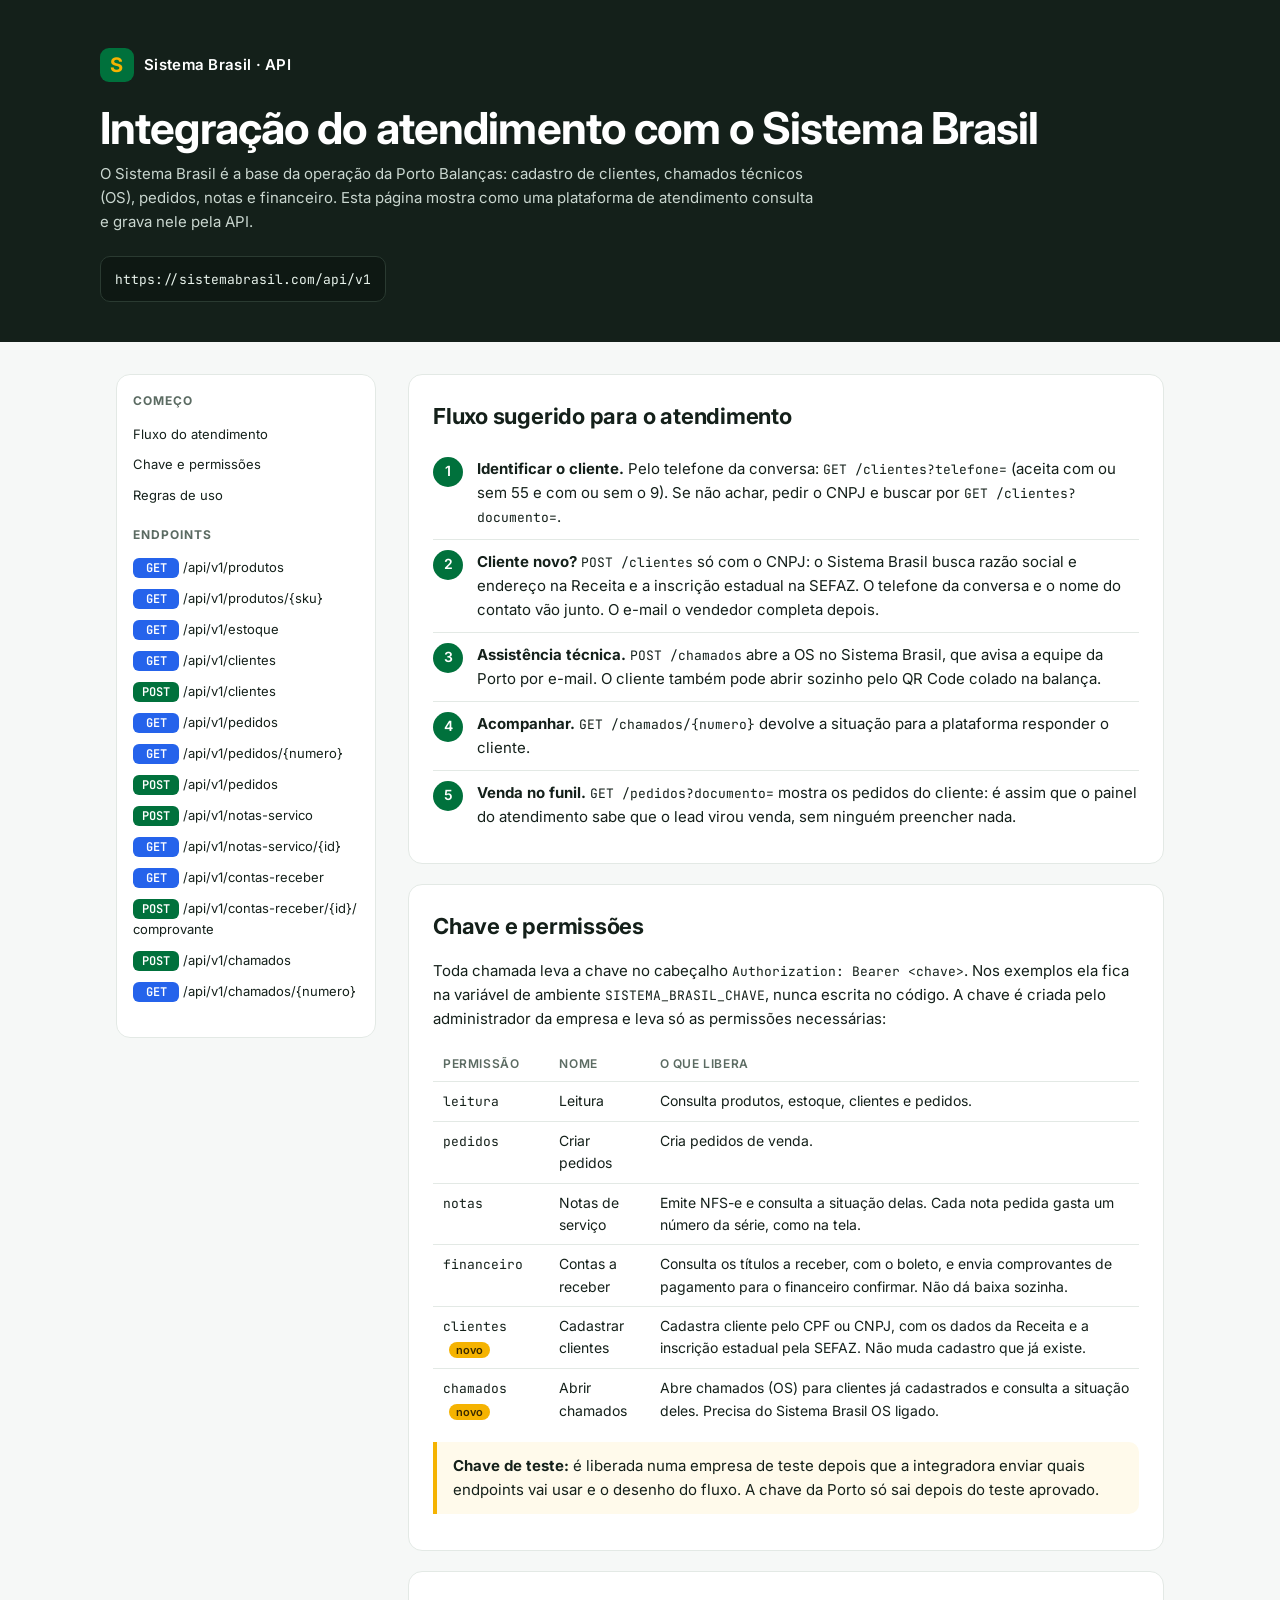
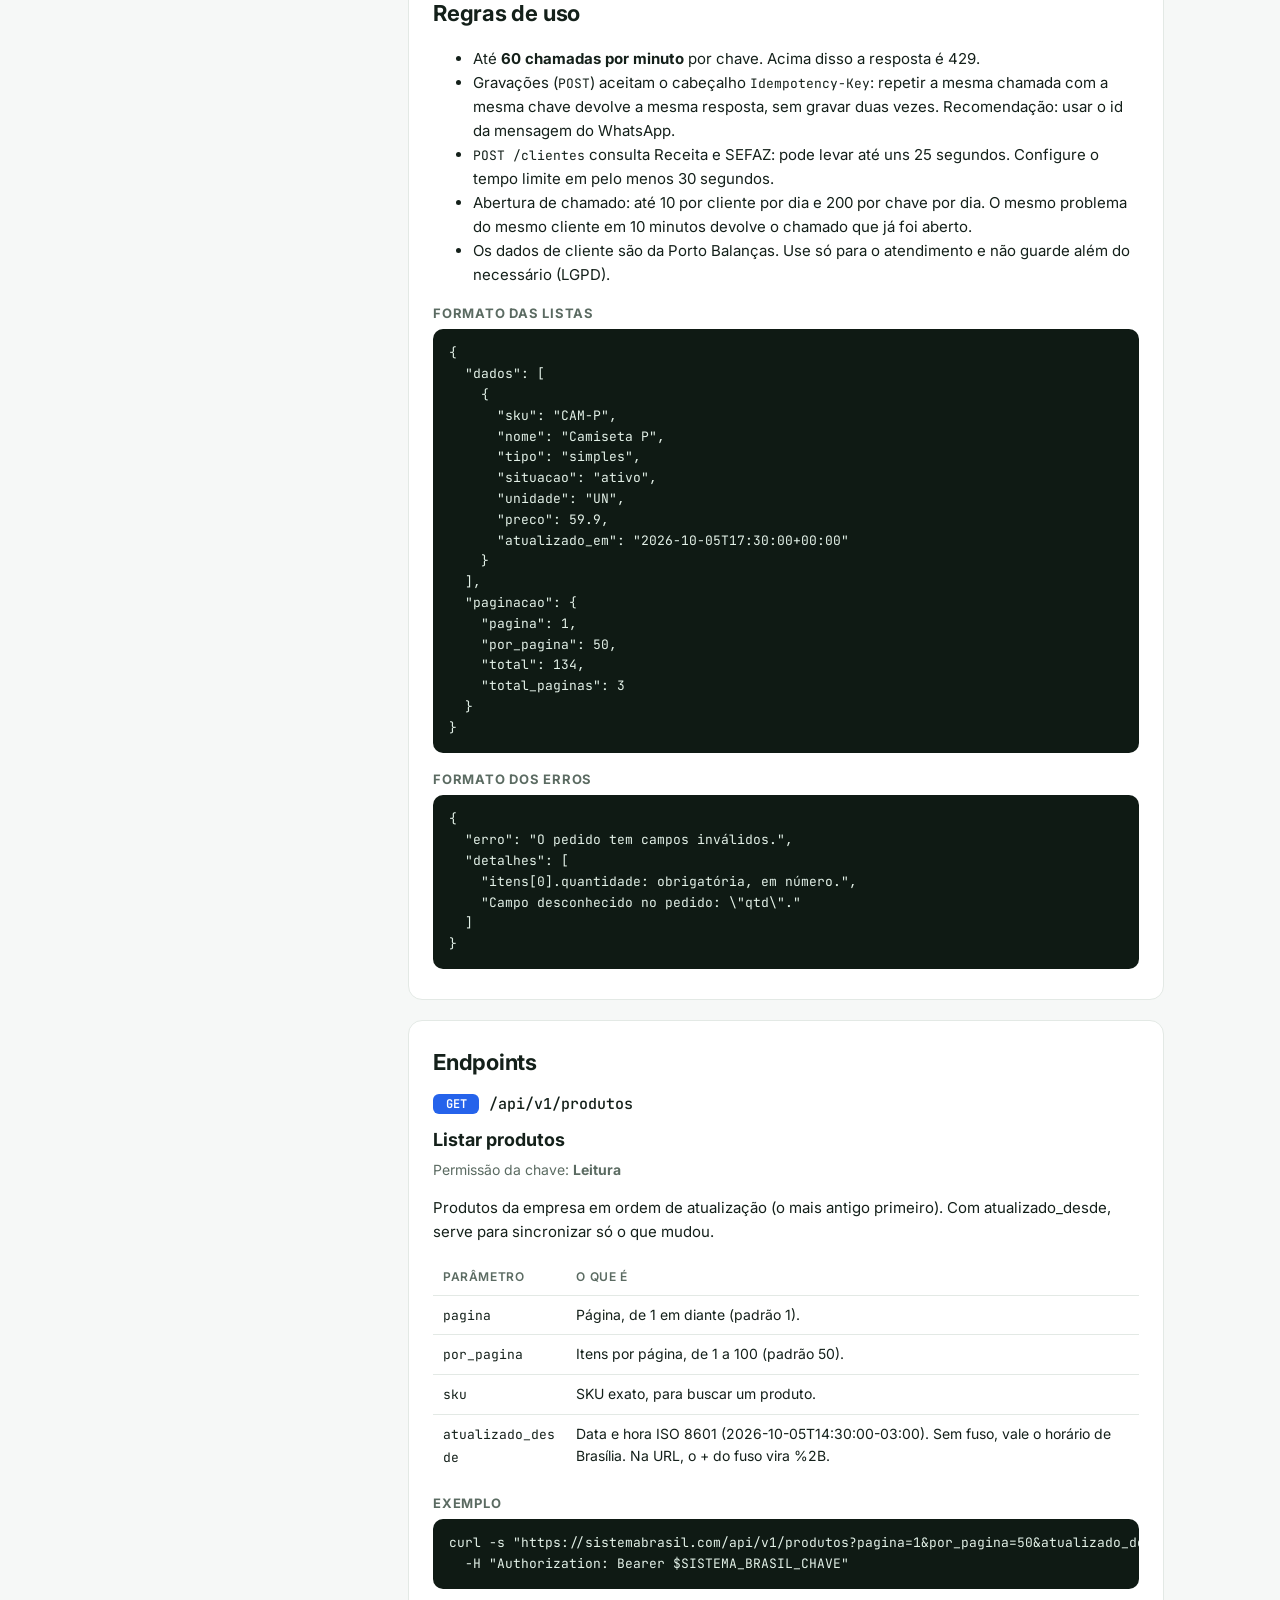
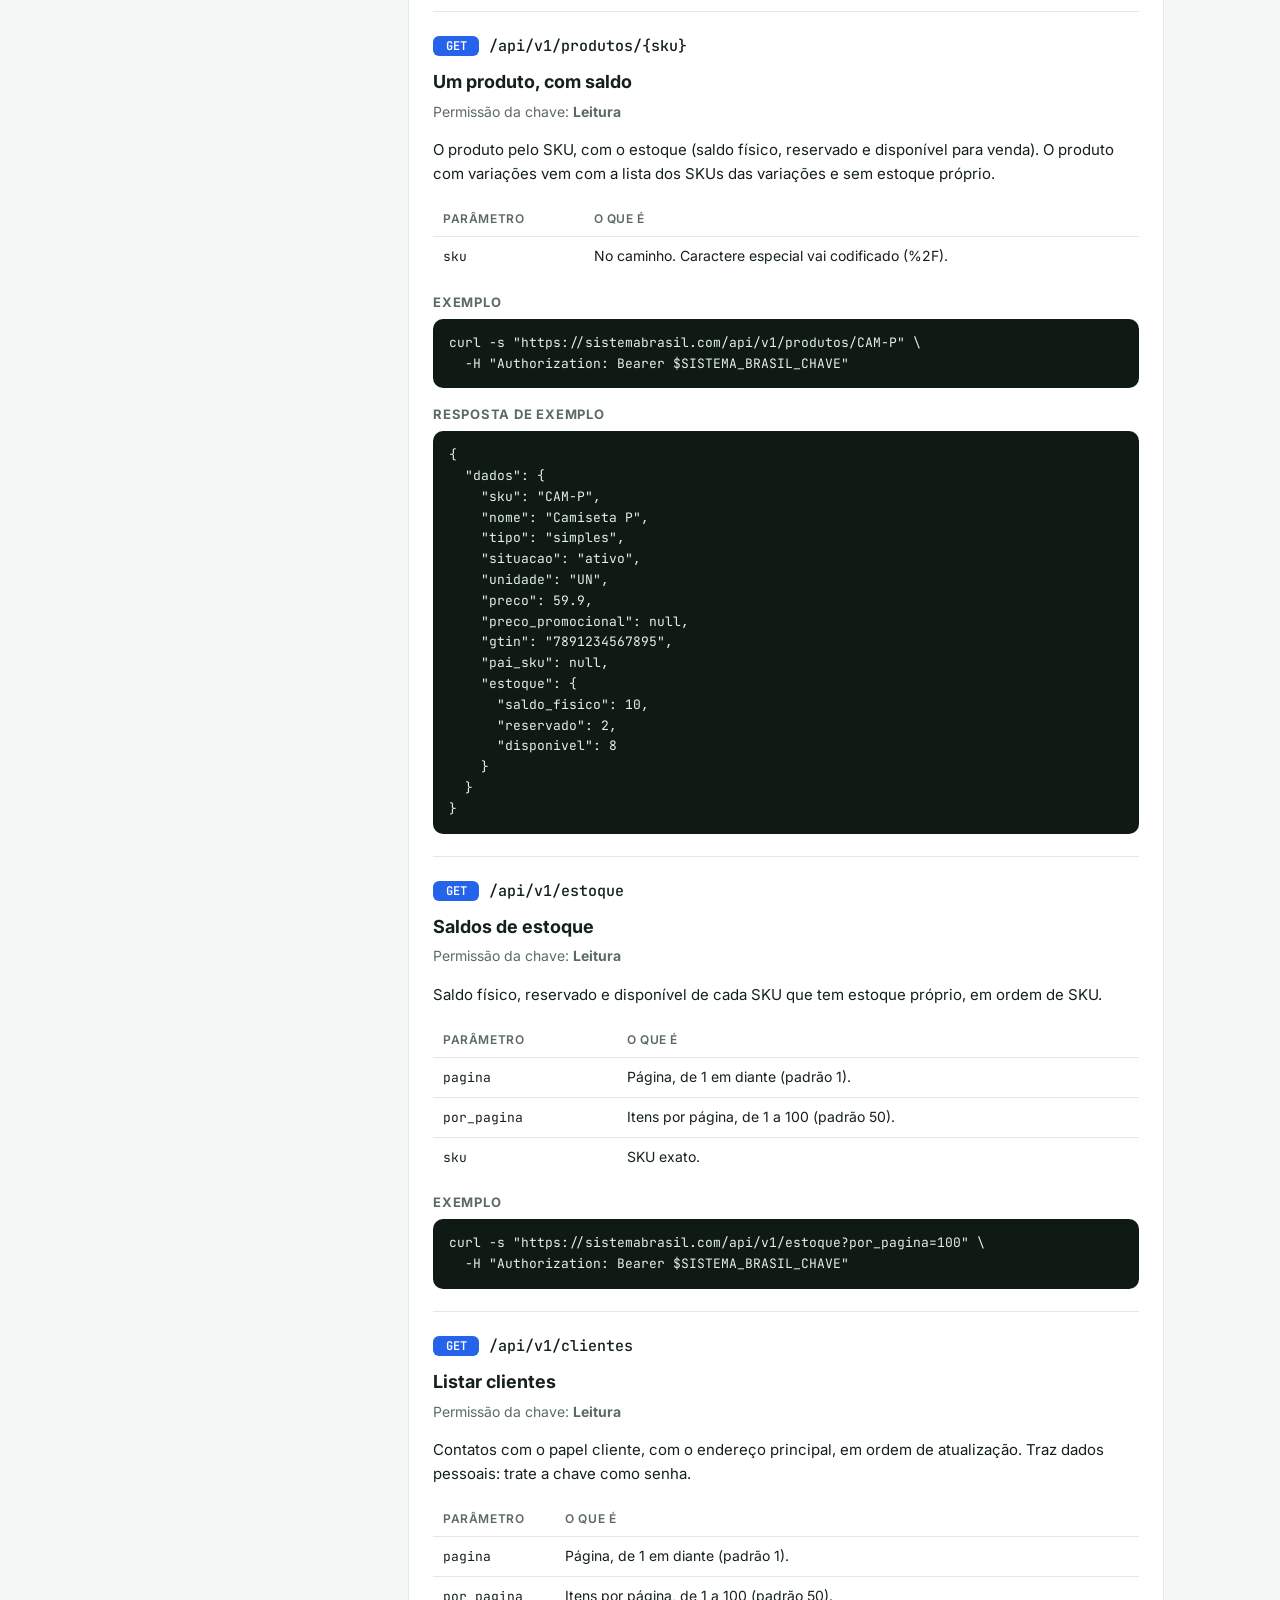
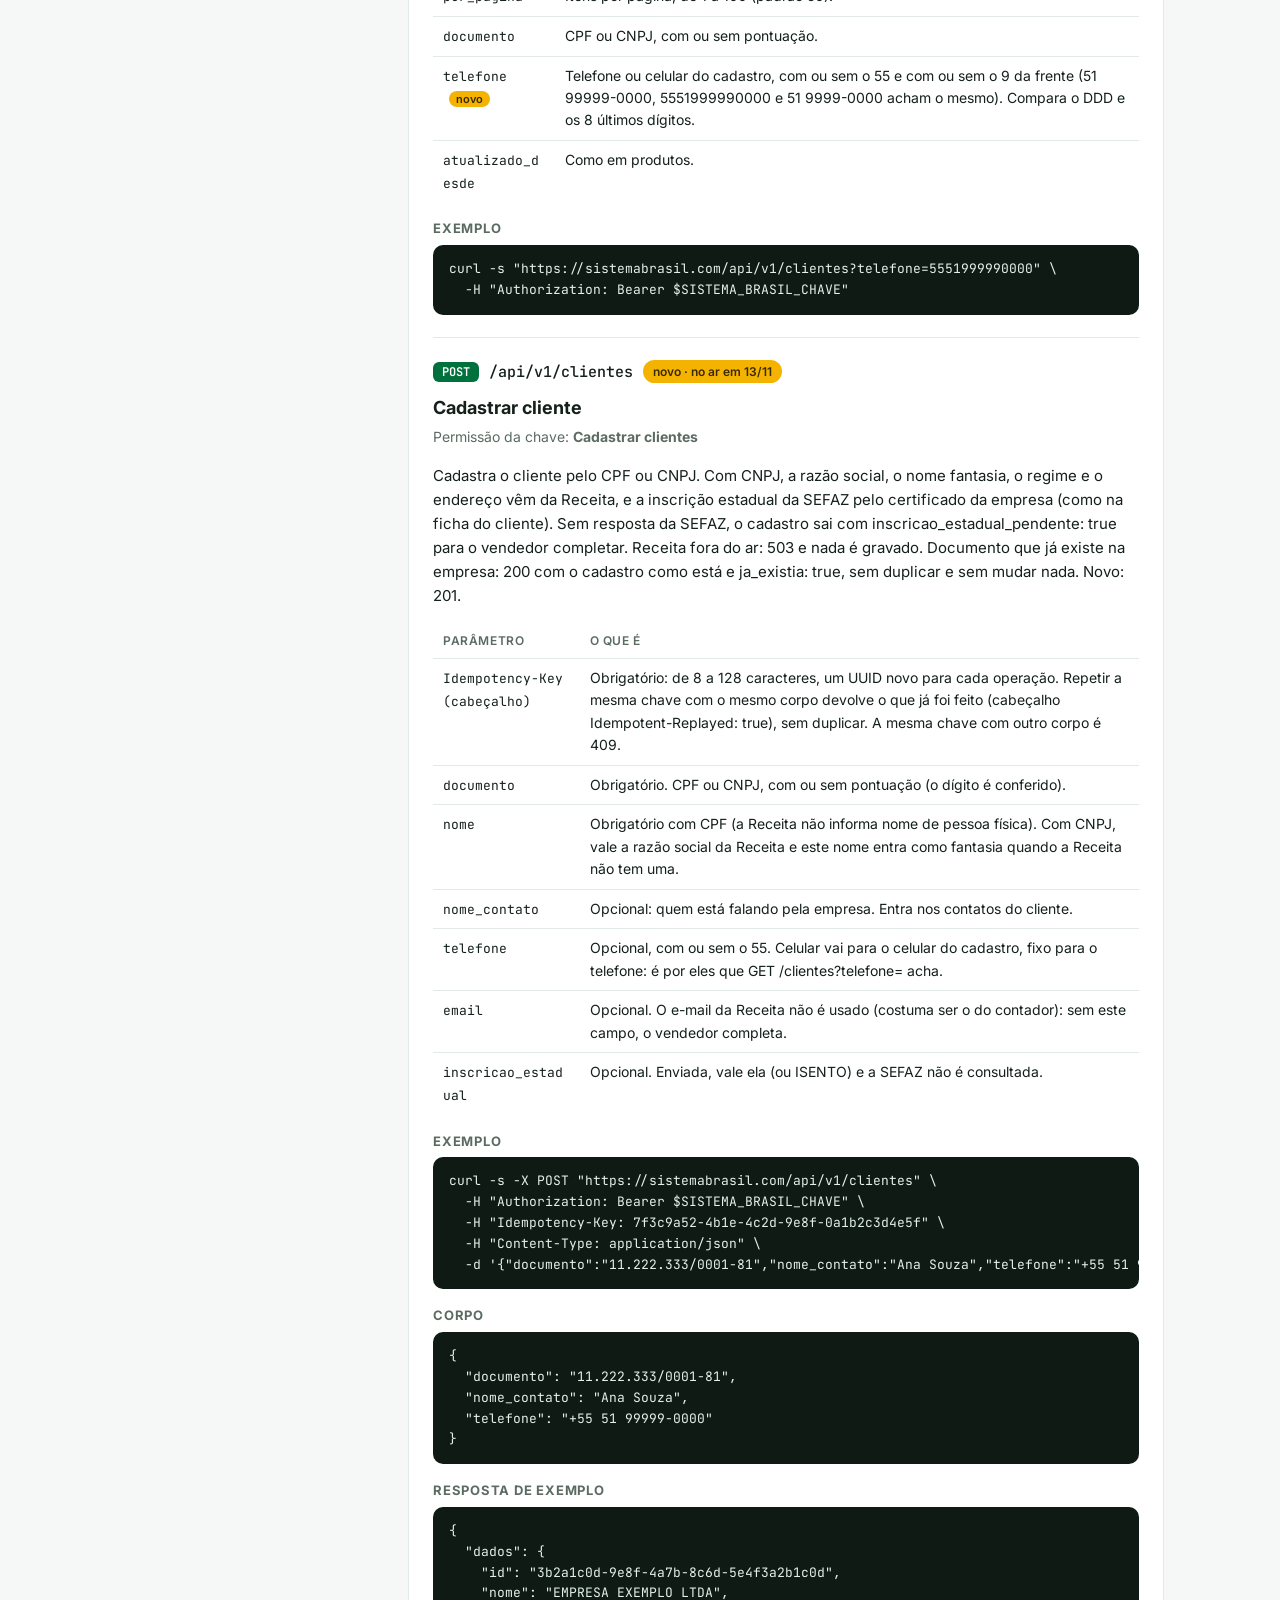
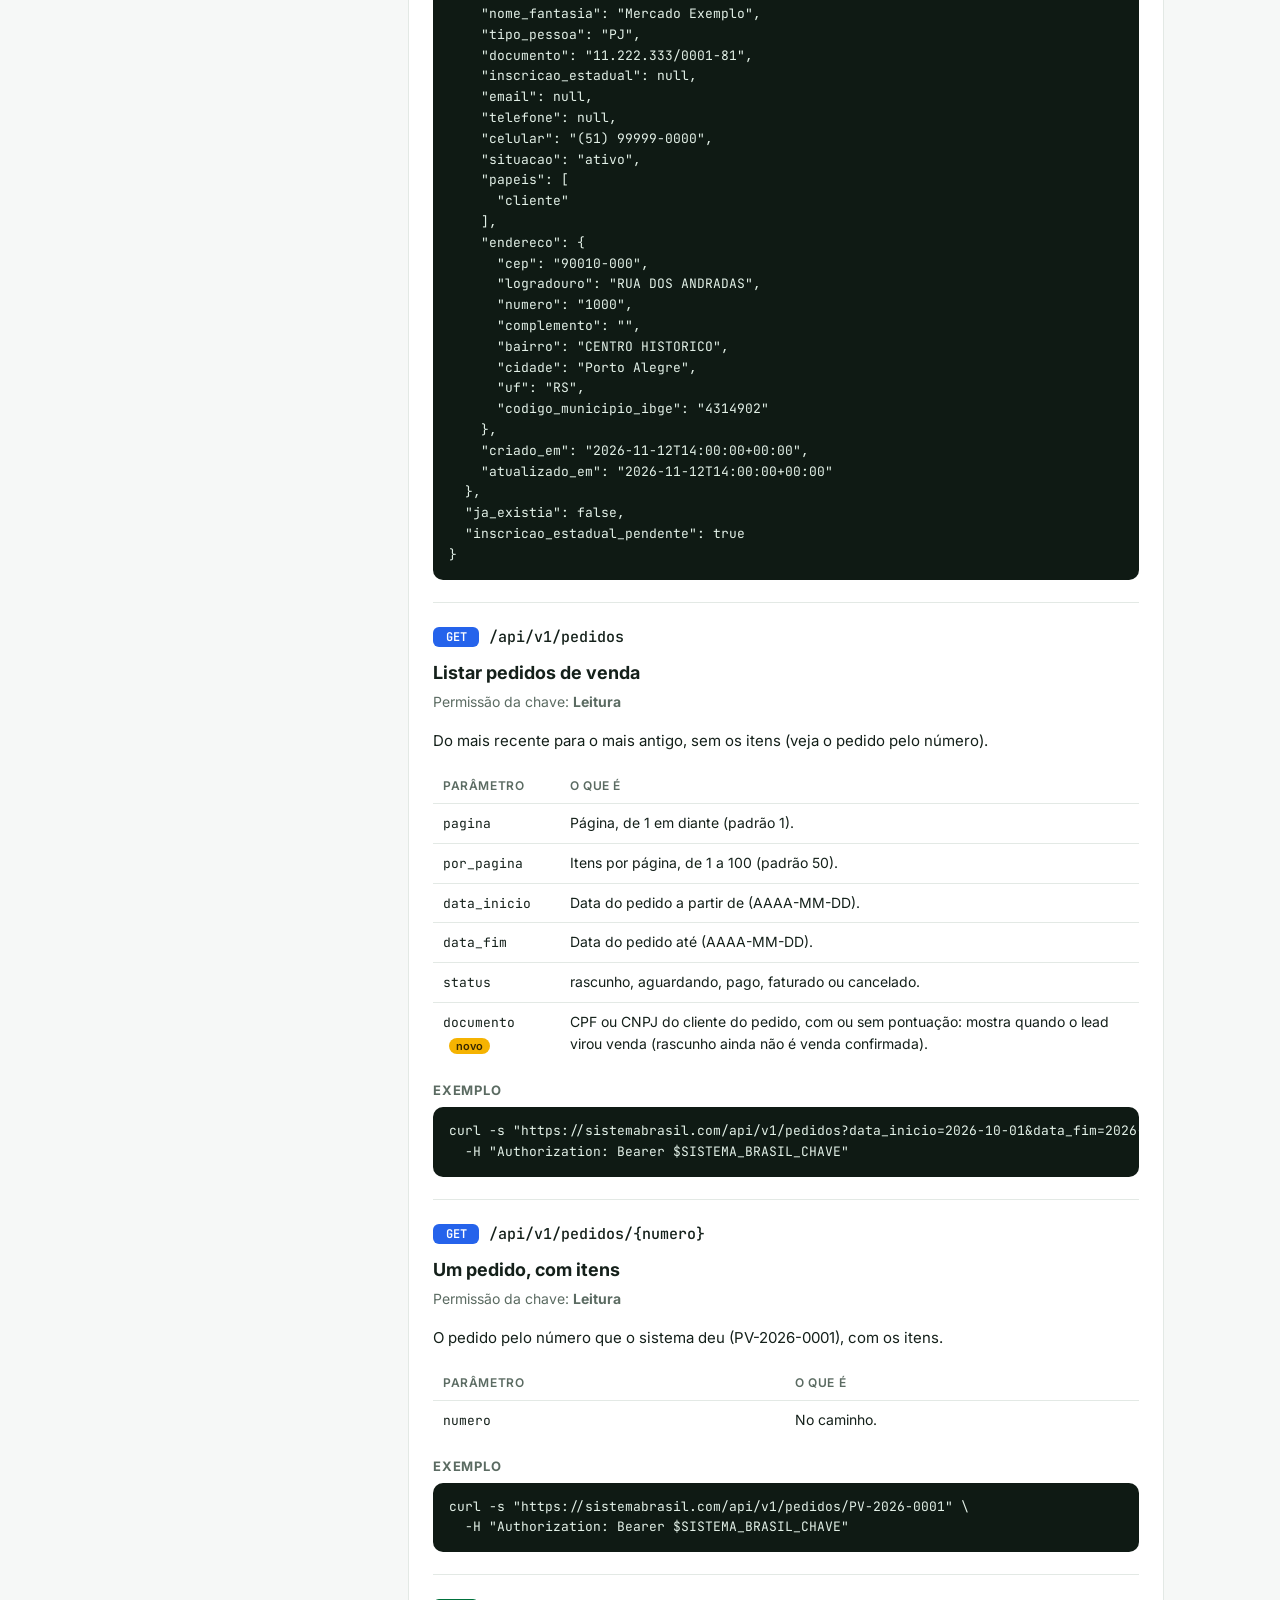
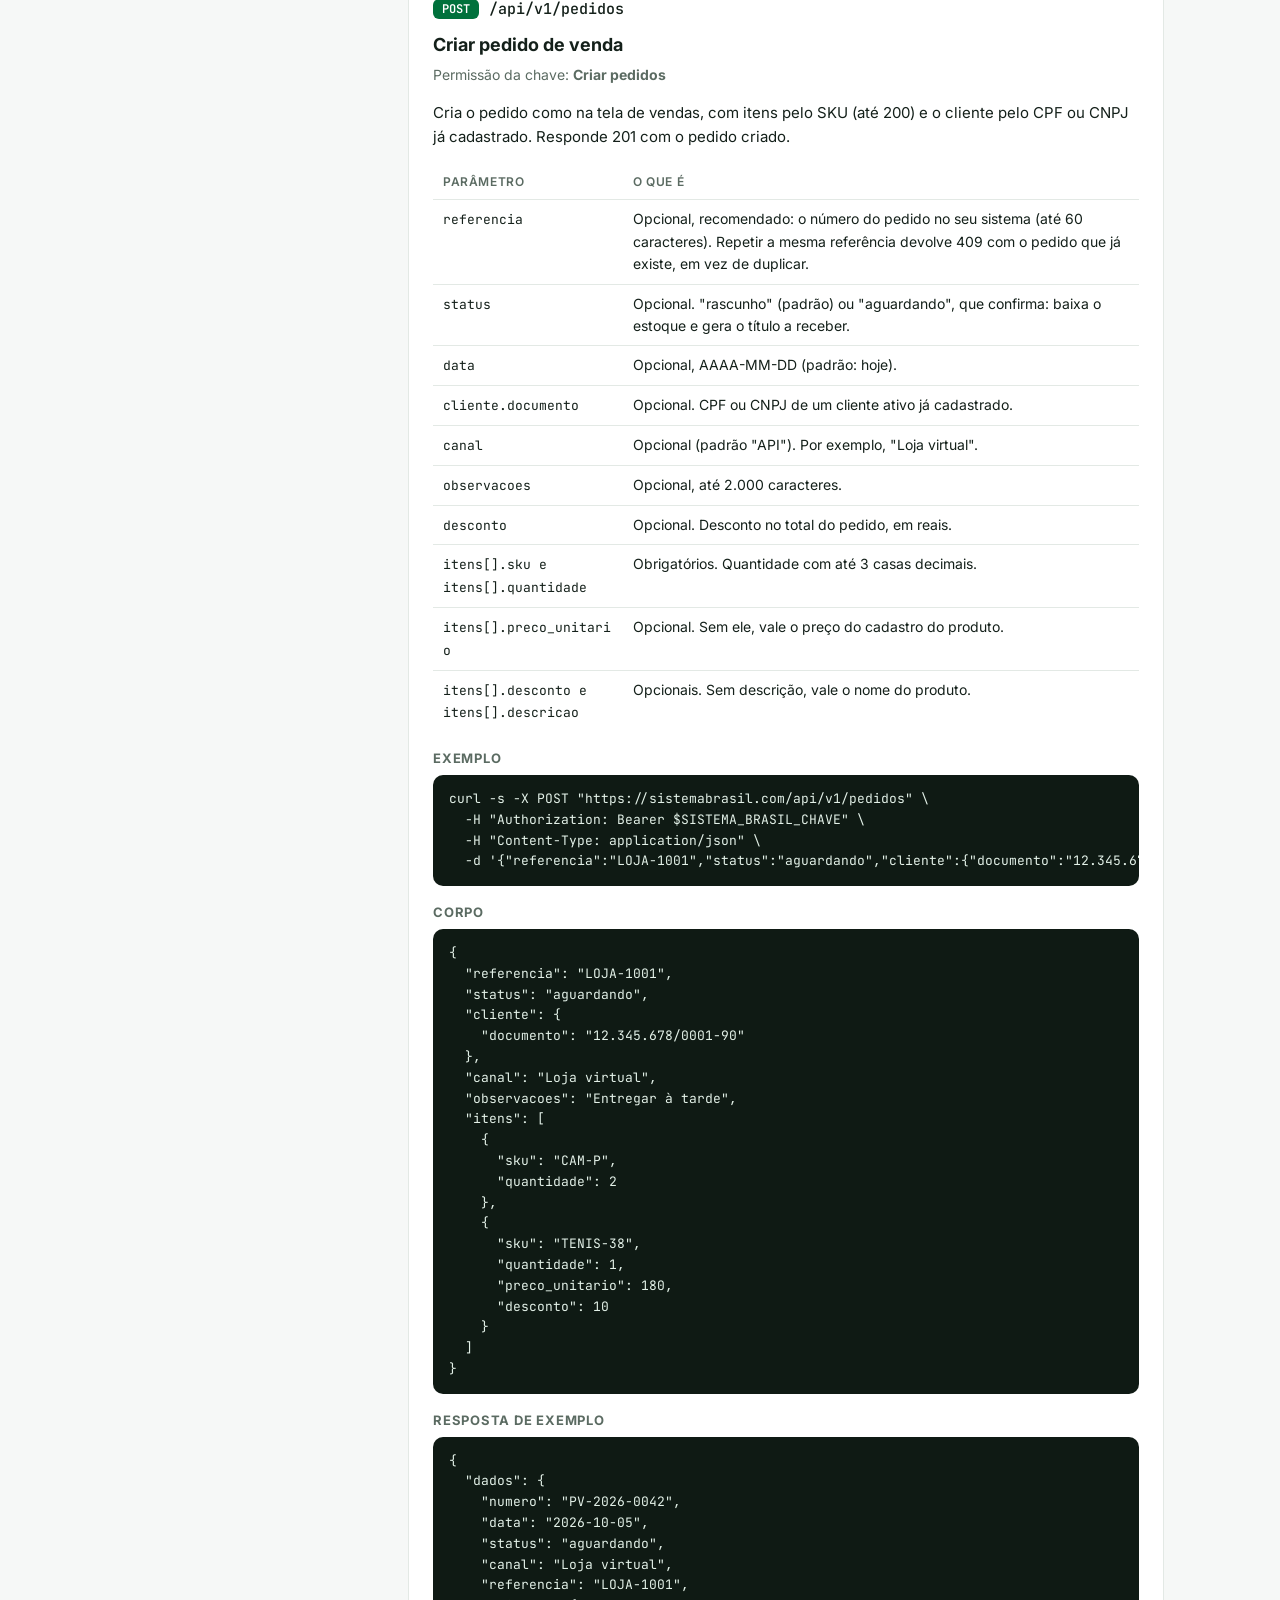
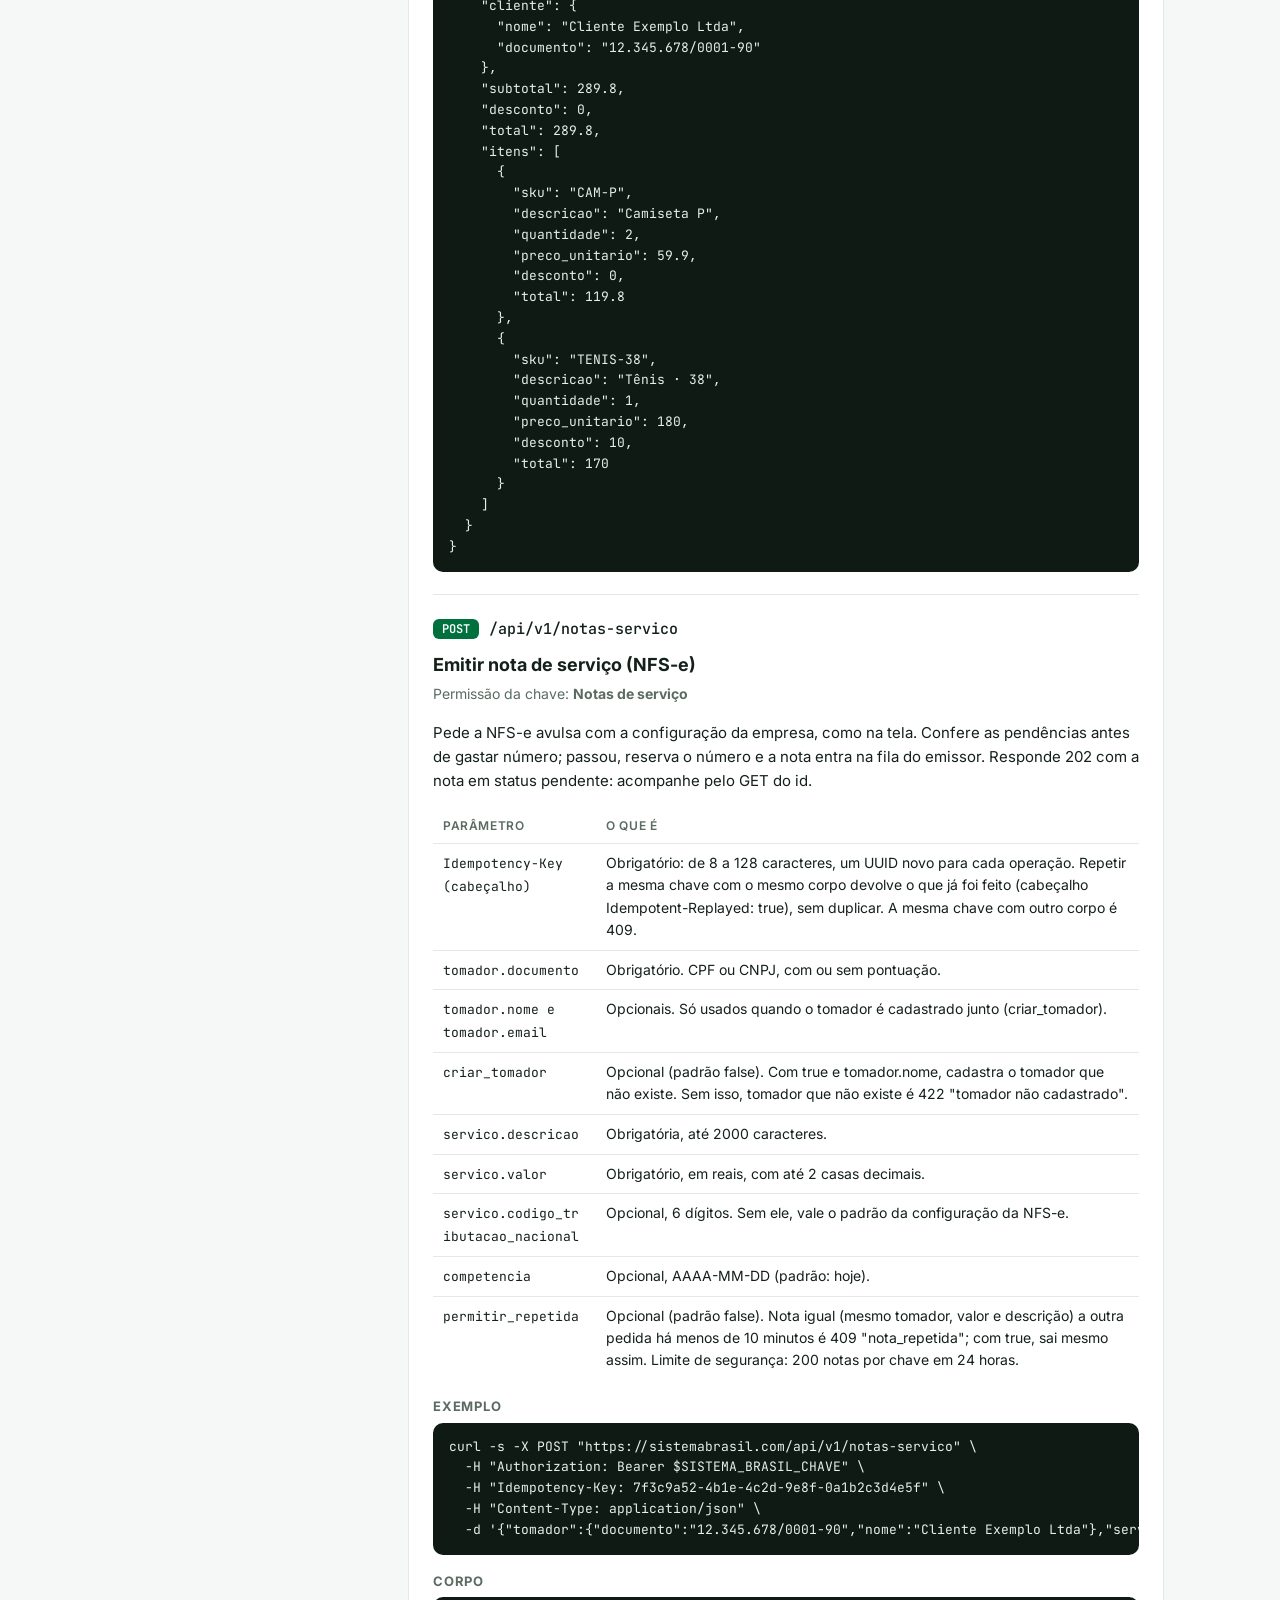
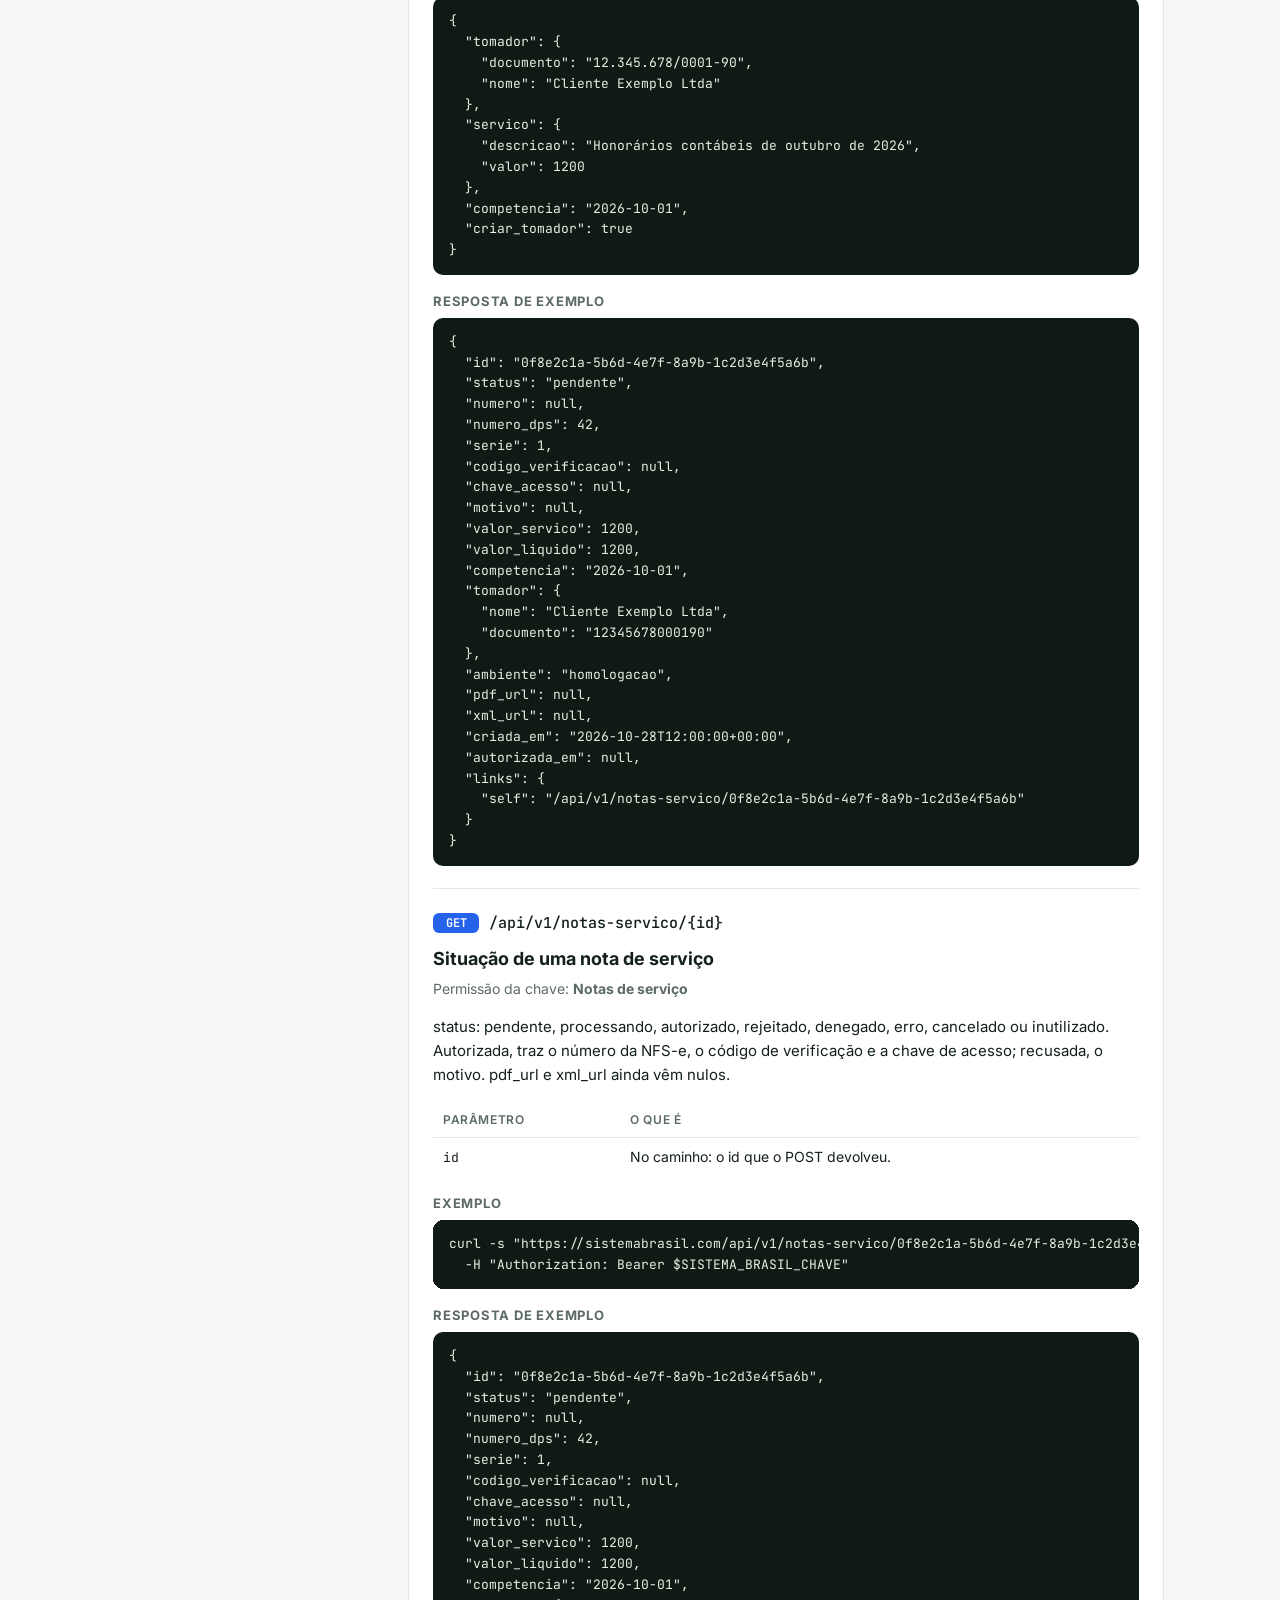
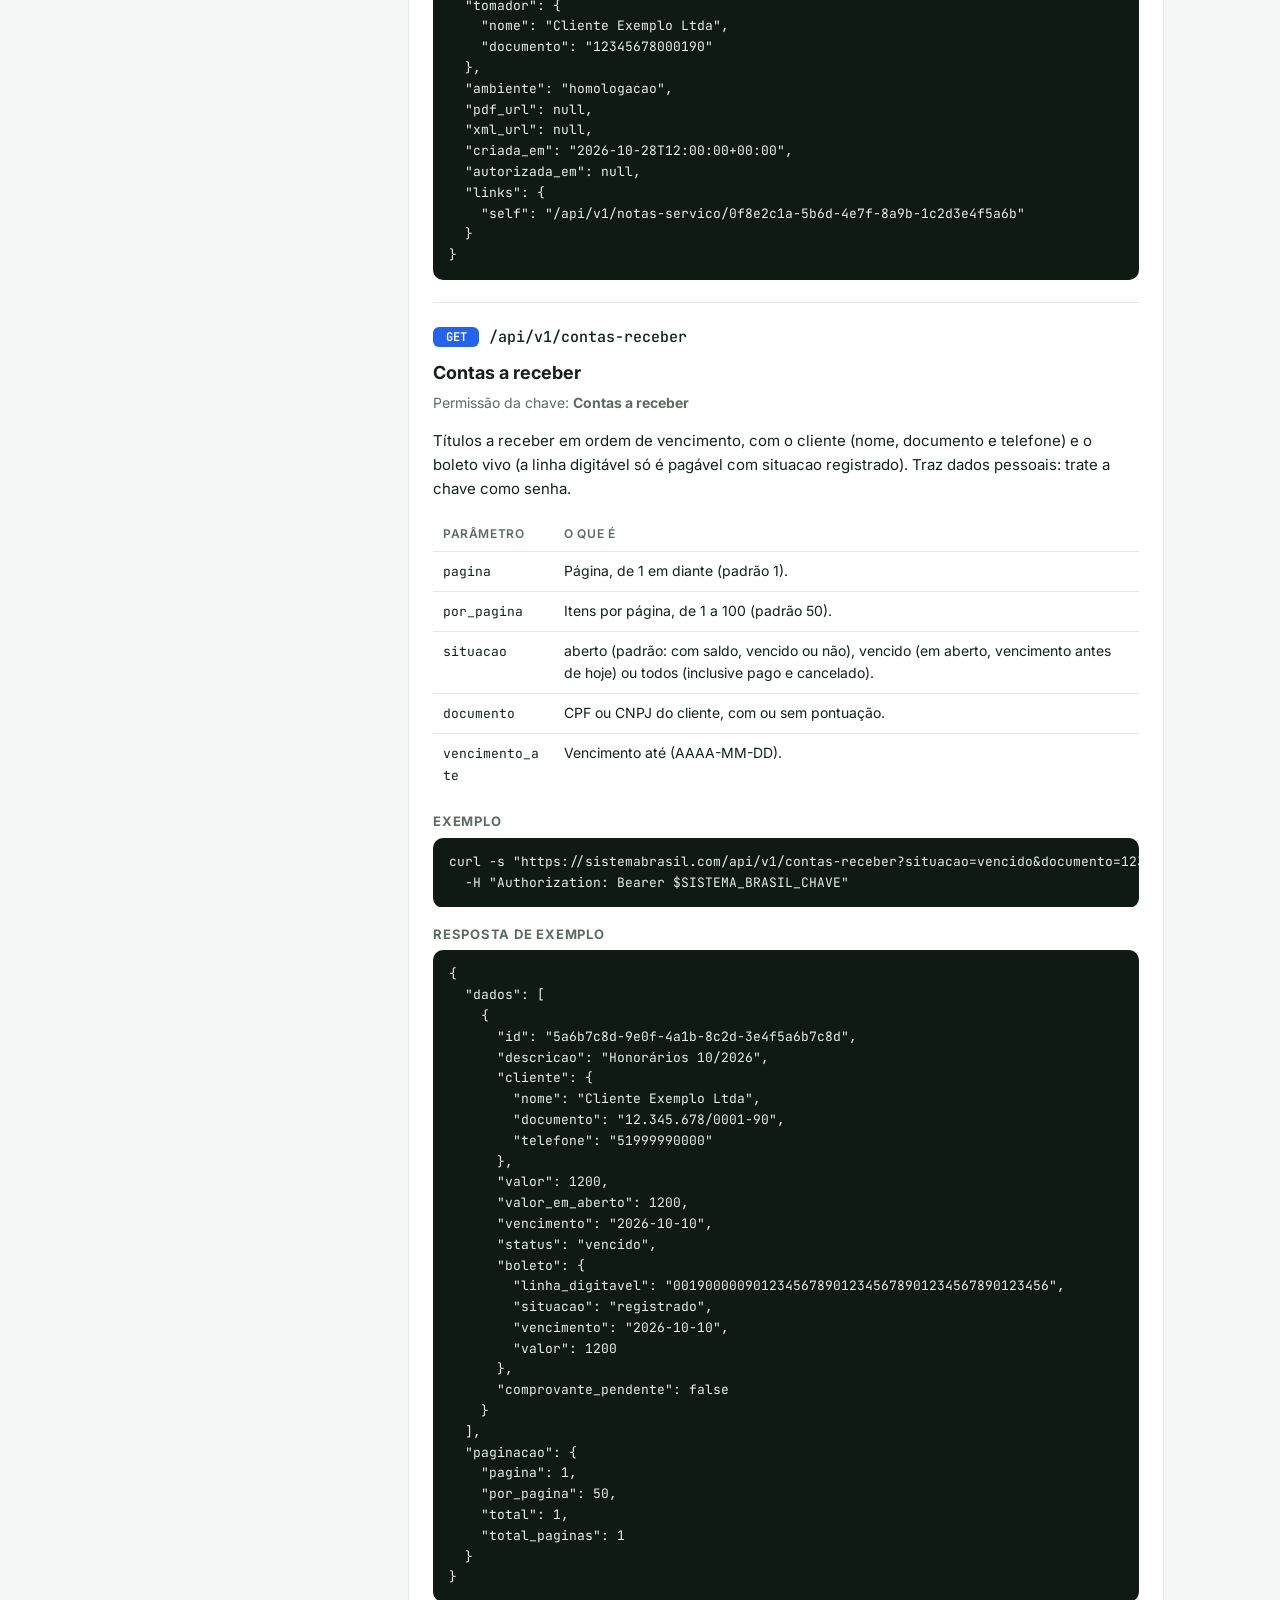
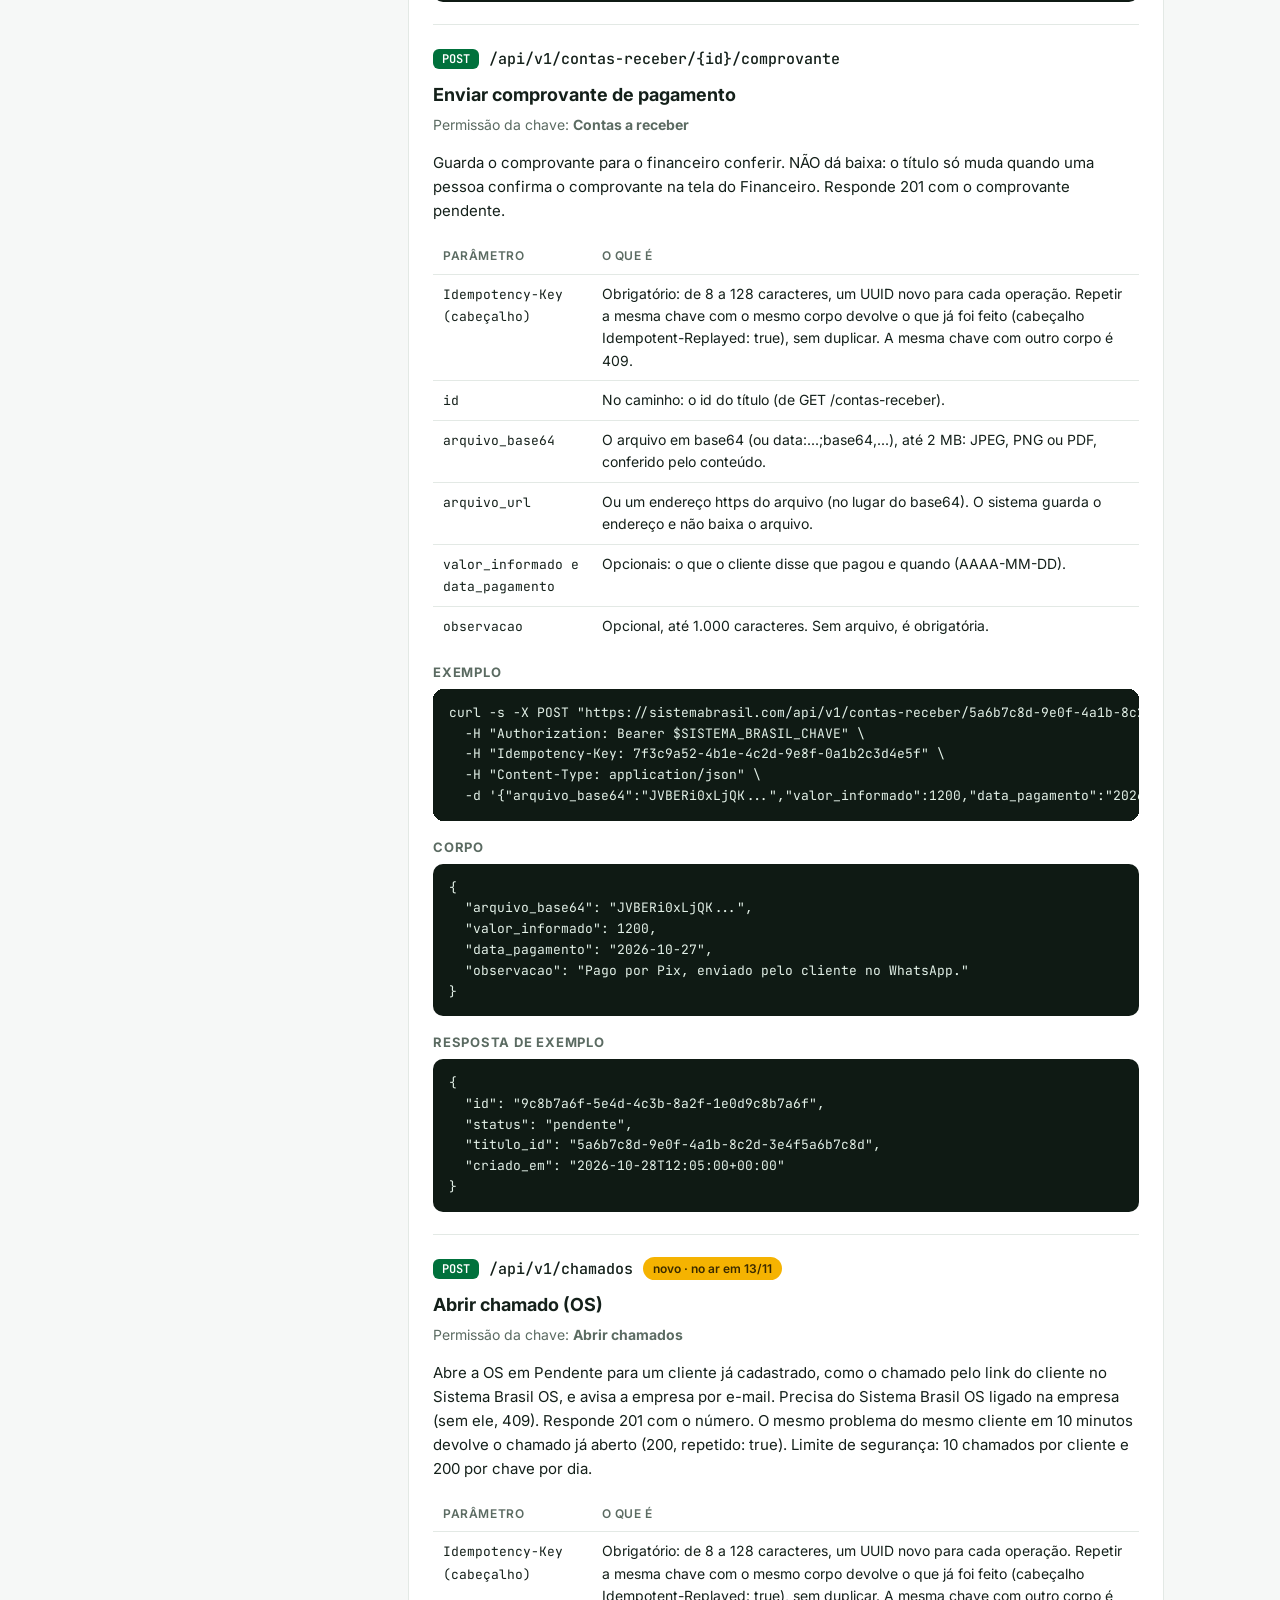
==== api/index.html @ c3c5d65a "Documentação da API do Sistema Brasil para a integração do atendimento (12/11)" ====
<!doctype html>
<html lang="pt-BR"><head><meta charset="utf-8"><meta name="viewport" content="width=device-width,initial-scale=1">
<title>API do Sistema Brasil · Integração do atendimento</title>
<meta name="robots" content="noindex">
<link rel="preconnect" href="https://fonts.googleapis.com"><link href="https://fonts.googleapis.com/css2?family=Inter:wght@400;500;600;700&family=JetBrains+Mono:wght@400;500&display=swap" rel="stylesheet">
<style>
:root{--verde:#00713C;--verde2:#0a8f4f;--amarelo:#F5B301;--tinta:#14201a;--suave:#5b6b62;--linha:#e3e9e5;--fundo:#f6f8f7;--card:#fff}
*{box-sizing:border-box} body{margin:0;background:var(--fundo);color:var(--tinta);font:15px/1.6 Inter,system-ui,sans-serif}
a{color:var(--verde)} code,pre{font-family:'JetBrains Mono',ui-monospace,monospace;font-size:13px}
.topo{background:var(--tinta);color:#fff;padding:48px 16px 40px} .topo .in{max-width:1080px;margin:0 auto}
.selo{display:inline-flex;align-items:center;gap:10px;font-weight:600;letter-spacing:.02em} .selo b{display:inline-grid;place-items:center;width:34px;height:34px;border-radius:9px;background:var(--verde);color:var(--amarelo);font-size:20px}
.topo h1{font-size:clamp(28px,4vw,44px);line-height:1.1;margin:22px 0 10px;letter-spacing:-.02em} .topo p{color:#c9d6cf;max-width:720px;margin:0}
.base{margin-top:22px;display:inline-block;background:#0e1813;border:1px solid #2a3a31;border-radius:10px;padding:10px 14px;color:#e8f3ec}
.grade{max-width:1080px;margin:0 auto;padding:32px 16px 80px;display:grid;grid-template-columns:260px minmax(0,1fr);gap:32px} main{min-width:0}
@media(max-width:860px){.grade{grid-template-columns:minmax(0,1fr)} nav.lado{position:static!important}}
td{overflow-wrap:anywhere} .passos li{overflow-wrap:anywhere} p{overflow-wrap:anywhere}
nav.lado{position:sticky;top:16px;align-self:start;background:var(--card);border:1px solid var(--linha);border-radius:14px;padding:16px}
nav.lado h5{margin:0 0 8px;font-size:12px;text-transform:uppercase;letter-spacing:.08em;color:var(--suave)} nav.lado ul{list-style:none;margin:0 0 14px;padding:0} nav.lado li a{display:block;padding:5px 0;text-decoration:none;color:var(--tinta);font-size:13px;word-break:break-all}
section{background:var(--card);border:1px solid var(--linha);border-radius:14px;padding:24px;margin-bottom:20px;overflow-x:auto}
h2{margin:0 0 12px;font-size:22px;letter-spacing:-.01em} h3{margin:10px 0 4px;font-size:18px} h4{margin:16px 0 6px;font-size:13px;text-transform:uppercase;letter-spacing:.06em;color:var(--suave)}
.passos{counter-reset:p;list-style:none;padding:0;margin:0} .passos li{counter-increment:p;position:relative;padding:10px 0 10px 44px;border-top:1px solid var(--linha)} .passos li:first-child{border-top:0}
.passos li::before{content:counter(p);position:absolute;left:0;top:10px;width:30px;height:30px;border-radius:50%;background:var(--verde);color:#fff;display:grid;place-items:center;font-weight:600;font-size:14px}
table{width:100%;border-collapse:collapse;font-size:14px} th,td{text-align:left;padding:8px 10px;border-top:1px solid var(--linha);vertical-align:top} th{color:var(--suave);font-weight:600;font-size:12px;text-transform:uppercase;letter-spacing:.05em;border-top:0}
.ep{border-top:1px solid var(--linha);padding-top:22px;margin-top:22px} .ep:first-of-type{border-top:0;margin-top:0;padding-top:0}
.ep header{display:flex;flex-wrap:wrap;align-items:center;gap:10px} .cam{font-size:15px;font-weight:500}
.met{display:inline-block;min-width:46px;text-align:center;border-radius:6px;padding:2px 7px;font:600 12px 'JetBrains Mono',monospace;color:#fff} .met.get{background:#2563eb} .met.post{background:var(--verde)}
.novo{background:var(--amarelo);color:#3a2a00;border-radius:999px;padding:2px 10px;font-size:12px;font-weight:600} .novo.pequeno{padding:1px 7px;font-size:11px;margin-left:6px}
.perm{color:var(--suave);margin:0 0 6px;font-size:14px}
pre.cod{background:#0f1a14;color:#e3f1e8;border-radius:10px;padding:14px 16px;overflow-x:auto;white-space:pre;margin:6px 0}
.aviso{border-left:4px solid var(--amarelo);background:#fffaeb;padding:12px 16px;border-radius:0 10px 10px 0;margin:12px 0}
footer{max-width:1080px;margin:0 auto;padding:0 16px 40px;color:var(--suave);font-size:13px}
</style></head><body>
<div class="topo"><div class="in">
  <div class="selo"><b>S</b> Sistema Brasil · API</div>
  <h1>Integração do atendimento com o Sistema Brasil</h1>
  <p>O Sistema Brasil é a base da operação da Porto Balanças: cadastro de clientes, chamados técnicos (OS), pedidos, notas e financeiro. Esta página mostra como uma plataforma de atendimento consulta e grava nele pela API.</p>
  <div class="base"><code>https://sistemabrasil.com/api/v1</code></div>
</div></div>
<div class="grade">
<nav class="lado"><h5>Começo</h5><ul><li><a href="#fluxo">Fluxo do atendimento</a></li><li><a href="#acesso">Chave e permissões</a></li><li><a href="#regras">Regras de uso</a></li></ul><h5>Endpoints</h5><ul><li><a href="#produtos"><span class="met get">GET</span> /api/v1/produtos</a></li><li><a href="#produto"><span class="met get">GET</span> /api/v1/produtos/{sku}</a></li><li><a href="#estoque"><span class="met get">GET</span> /api/v1/estoque</a></li><li><a href="#clientes"><span class="met get">GET</span> /api/v1/clientes</a></li><li><a href="#criar-cliente"><span class="met post">POST</span> /api/v1/clientes</a></li><li><a href="#pedidos"><span class="met get">GET</span> /api/v1/pedidos</a></li><li><a href="#pedido"><span class="met get">GET</span> /api/v1/pedidos/{numero}</a></li><li><a href="#criar-pedido"><span class="met post">POST</span> /api/v1/pedidos</a></li><li><a href="#criar-nota-servico"><span class="met post">POST</span> /api/v1/notas-servico</a></li><li><a href="#nota-servico"><span class="met get">GET</span> /api/v1/notas-servico/{id}</a></li><li><a href="#contas-receber"><span class="met get">GET</span> /api/v1/contas-receber</a></li><li><a href="#comprovante"><span class="met post">POST</span> /api/v1/contas-receber/{id}/comprovante</a></li><li><a href="#criar-chamado"><span class="met post">POST</span> /api/v1/chamados</a></li><li><a href="#chamado"><span class="met get">GET</span> /api/v1/chamados/{numero}</a></li></ul></nav>
<main>
<section id="fluxo"><h2>Fluxo sugerido para o atendimento</h2>
<ol class="passos">
<li><strong>Identificar o cliente.</strong> Pelo telefone da conversa: <code>GET /clientes?telefone=</code> (aceita com ou sem 55 e com ou sem o 9). Se não achar, pedir o CNPJ e buscar por <code>GET /clientes?documento=</code>.</li>
<li><strong>Cliente novo?</strong> <code>POST /clientes</code> só com o CNPJ: o Sistema Brasil busca razão social e endereço na Receita e a inscrição estadual na SEFAZ. O telefone da conversa e o nome do contato vão junto. O e-mail o vendedor completa depois.</li>
<li><strong>Assistência técnica.</strong> <code>POST /chamados</code> abre a OS no Sistema Brasil, que avisa a equipe da Porto por e-mail. O cliente também pode abrir sozinho pelo QR Code colado na balança.</li>
<li><strong>Acompanhar.</strong> <code>GET /chamados/{numero}</code> devolve a situação para a plataforma responder o cliente.</li>
<li><strong>Venda no funil.</strong> <code>GET /pedidos?documento=</code> mostra os pedidos do cliente: é assim que o painel do atendimento sabe que o lead virou venda, sem ninguém preencher nada.</li>
</ol></section>
<section id="acesso"><h2>Chave e permissões</h2>
<p>Toda chamada leva a chave no cabeçalho <code>Authorization: Bearer &lt;chave&gt;</code>. Nos exemplos ela fica na variável de ambiente <code>SISTEMA_BRASIL_CHAVE</code>, nunca escrita no código. A chave é criada pelo administrador da empresa e leva só as permissões necessárias:</p>
<table><thead><tr><th>Permissão</th><th>Nome</th><th>O que libera</th></tr></thead><tbody><tr><td><code>leitura</code></td><td>Leitura</td><td>Consulta produtos, estoque, clientes e pedidos.</td></tr><tr><td><code>pedidos</code></td><td>Criar pedidos</td><td>Cria pedidos de venda.</td></tr><tr><td><code>notas</code></td><td>Notas de serviço</td><td>Emite NFS-e e consulta a situação delas. Cada nota pedida gasta um número da série, como na tela.</td></tr><tr><td><code>financeiro</code></td><td>Contas a receber</td><td>Consulta os títulos a receber, com o boleto, e envia comprovantes de pagamento para o financeiro confirmar. Não dá baixa sozinha.</td></tr><tr><td><code>clientes</code> <span class="novo pequeno">novo</span></td><td>Cadastrar clientes</td><td>Cadastra cliente pelo CPF ou CNPJ, com os dados da Receita e a inscrição estadual pela SEFAZ. Não muda cadastro que já existe.</td></tr><tr><td><code>chamados</code> <span class="novo pequeno">novo</span></td><td>Abrir chamados</td><td>Abre chamados (OS) para clientes já cadastrados e consulta a situação deles. Precisa do Sistema Brasil OS ligado.</td></tr></tbody></table>
<div class="aviso"><strong>Chave de teste:</strong> é liberada numa empresa de teste depois que a integradora enviar quais endpoints vai usar e o desenho do fluxo. A chave da Porto só sai depois do teste aprovado.</div>
</section>
<section id="regras"><h2>Regras de uso</h2>
<ul>
<li>Até <strong>60 chamadas por minuto</strong> por chave. Acima disso a resposta é 429.</li>
<li>Gravações (<code>POST</code>) aceitam o cabeçalho <code>Idempotency-Key</code>: repetir a mesma chamada com a mesma chave devolve a mesma resposta, sem gravar duas vezes. Recomendação: usar o id da mensagem do WhatsApp.</li>
<li><code>POST /clientes</code> consulta Receita e SEFAZ: pode levar até uns 25 segundos. Configure o tempo limite em pelo menos 30 segundos.</li>
<li>Abertura de chamado: até 10 por cliente por dia e 200 por chave por dia. O mesmo problema do mesmo cliente em 10 minutos devolve o chamado que já foi aberto.</li>
<li>Os dados de cliente são da Porto Balanças. Use só para o atendimento e não guarde além do necessário (LGPD).</li>
</ul>
<h4>Formato das listas</h4><pre class="cod"><code>{
  &quot;dados&quot;: [
    {
      &quot;sku&quot;: &quot;CAM-P&quot;,
      &quot;nome&quot;: &quot;Camiseta P&quot;,
      &quot;tipo&quot;: &quot;simples&quot;,
      &quot;situacao&quot;: &quot;ativo&quot;,
      &quot;unidade&quot;: &quot;UN&quot;,
      &quot;preco&quot;: 59.9,
      &quot;atualizado_em&quot;: &quot;2026-10-05T17:30:00+00:00&quot;
    }
  ],
  &quot;paginacao&quot;: {
    &quot;pagina&quot;: 1,
    &quot;por_pagina&quot;: 50,
    &quot;total&quot;: 134,
    &quot;total_paginas&quot;: 3
  }
}</code></pre>
<h4>Formato dos erros</h4><pre class="cod"><code>{
  &quot;erro&quot;: &quot;O pedido tem campos inválidos.&quot;,
  &quot;detalhes&quot;: [
    &quot;itens[0].quantidade: obrigatória, em número.&quot;,
    &quot;Campo desconhecido no pedido: \&quot;qtd\&quot;.&quot;
  ]
}</code></pre>
</section>
<section id="endpoints"><h2>Endpoints</h2>
<article class="ep" id="produtos">
  <header><span class="met get">GET</span><code class="cam">/api/v1/produtos</code></header>
  <h3>Listar produtos</h3>
  <p class="perm">Permissão da chave: <strong>Leitura</strong></p>
  <p>Produtos da empresa em ordem de atualização (o mais antigo primeiro). Com atualizado_desde, serve para sincronizar só o que mudou.</p>
  <table class="params"><thead><tr><th>Parâmetro</th><th>O que é</th></tr></thead><tbody><tr><td><code>pagina</code></td><td>Página, de 1 em diante (padrão 1).</td></tr><tr><td><code>por_pagina</code></td><td>Itens por página, de 1 a 100 (padrão 50).</td></tr><tr><td><code>sku</code></td><td>SKU exato, para buscar um produto.</td></tr><tr><td><code>atualizado_desde</code></td><td>Data e hora ISO 8601 (2026-10-05T14:30:00-03:00). Sem fuso, vale o horário de Brasília. Na URL, o + do fuso vira %2B.</td></tr></tbody></table>
  <h4>Exemplo</h4>
  <pre class="cod"><code>curl -s &quot;https://sistemabrasil.com/api/v1/produtos?pagina=1&amp;por_pagina=50&amp;atualizado_desde=2026-10-01&quot; \
  -H &quot;Authorization: Bearer $SISTEMA_BRASIL_CHAVE&quot;</code></pre>
  
</article>
<article class="ep" id="produto">
  <header><span class="met get">GET</span><code class="cam">/api/v1/produtos/{sku}</code></header>
  <h3>Um produto, com saldo</h3>
  <p class="perm">Permissão da chave: <strong>Leitura</strong></p>
  <p>O produto pelo SKU, com o estoque (saldo físico, reservado e disponível para venda). O produto com variações vem com a lista dos SKUs das variações e sem estoque próprio.</p>
  <table class="params"><thead><tr><th>Parâmetro</th><th>O que é</th></tr></thead><tbody><tr><td><code>sku</code></td><td>No caminho. Caractere especial vai codificado (%2F).</td></tr></tbody></table>
  <h4>Exemplo</h4>
  <pre class="cod"><code>curl -s &quot;https://sistemabrasil.com/api/v1/produtos/CAM-P&quot; \
  -H &quot;Authorization: Bearer $SISTEMA_BRASIL_CHAVE&quot;</code></pre>
  <h4>Resposta de exemplo</h4><pre class="cod"><code>{
  &quot;dados&quot;: {
    &quot;sku&quot;: &quot;CAM-P&quot;,
    &quot;nome&quot;: &quot;Camiseta P&quot;,
    &quot;tipo&quot;: &quot;simples&quot;,
    &quot;situacao&quot;: &quot;ativo&quot;,
    &quot;unidade&quot;: &quot;UN&quot;,
    &quot;preco&quot;: 59.9,
    &quot;preco_promocional&quot;: null,
    &quot;gtin&quot;: &quot;7891234567895&quot;,
    &quot;pai_sku&quot;: null,
    &quot;estoque&quot;: {
      &quot;saldo_fisico&quot;: 10,
      &quot;reservado&quot;: 2,
      &quot;disponivel&quot;: 8
    }
  }
}</code></pre>
</article>
<article class="ep" id="estoque">
  <header><span class="met get">GET</span><code class="cam">/api/v1/estoque</code></header>
  <h3>Saldos de estoque</h3>
  <p class="perm">Permissão da chave: <strong>Leitura</strong></p>
  <p>Saldo físico, reservado e disponível de cada SKU que tem estoque próprio, em ordem de SKU.</p>
  <table class="params"><thead><tr><th>Parâmetro</th><th>O que é</th></tr></thead><tbody><tr><td><code>pagina</code></td><td>Página, de 1 em diante (padrão 1).</td></tr><tr><td><code>por_pagina</code></td><td>Itens por página, de 1 a 100 (padrão 50).</td></tr><tr><td><code>sku</code></td><td>SKU exato.</td></tr></tbody></table>
  <h4>Exemplo</h4>
  <pre class="cod"><code>curl -s &quot;https://sistemabrasil.com/api/v1/estoque?por_pagina=100&quot; \
  -H &quot;Authorization: Bearer $SISTEMA_BRASIL_CHAVE&quot;</code></pre>
  
</article>
<article class="ep" id="clientes">
  <header><span class="met get">GET</span><code class="cam">/api/v1/clientes</code></header>
  <h3>Listar clientes</h3>
  <p class="perm">Permissão da chave: <strong>Leitura</strong></p>
  <p>Contatos com o papel cliente, com o endereço principal, em ordem de atualização. Traz dados pessoais: trate a chave como senha.</p>
  <table class="params"><thead><tr><th>Parâmetro</th><th>O que é</th></tr></thead><tbody><tr><td><code>pagina</code></td><td>Página, de 1 em diante (padrão 1).</td></tr><tr><td><code>por_pagina</code></td><td>Itens por página, de 1 a 100 (padrão 50).</td></tr><tr><td><code>documento</code></td><td>CPF ou CNPJ, com ou sem pontuação.</td></tr><tr><td><code>telefone</code> <span class="novo pequeno">novo</span></td><td>Telefone ou celular do cadastro, com ou sem o 55 e com ou sem o 9 da frente (51 99999-0000, 5551999990000 e 51 9999-0000 acham o mesmo). Compara o DDD e os 8 últimos dígitos.</td></tr><tr><td><code>atualizado_desde</code></td><td>Como em produtos.</td></tr></tbody></table>
  <h4>Exemplo</h4>
  <pre class="cod"><code>curl -s &quot;https://sistemabrasil.com/api/v1/clientes?telefone=5551999990000&quot; \
  -H &quot;Authorization: Bearer $SISTEMA_BRASIL_CHAVE&quot;</code></pre>
  
</article>
<article class="ep" id="criar-cliente">
  <header><span class="met post">POST</span><code class="cam">/api/v1/clientes</code><span class="novo">novo · no ar em 13/11</span></header>
  <h3>Cadastrar cliente</h3>
  <p class="perm">Permissão da chave: <strong>Cadastrar clientes</strong></p>
  <p>Cadastra o cliente pelo CPF ou CNPJ. Com CNPJ, a razão social, o nome fantasia, o regime e o endereço vêm da Receita, e a inscrição estadual da SEFAZ pelo certificado da empresa (como na ficha do cliente). Sem resposta da SEFAZ, o cadastro sai com inscricao_estadual_pendente: true para o vendedor completar. Receita fora do ar: 503 e nada é gravado. Documento que já existe na empresa: 200 com o cadastro como está e ja_existia: true, sem duplicar e sem mudar nada. Novo: 201.</p>
  <table class="params"><thead><tr><th>Parâmetro</th><th>O que é</th></tr></thead><tbody><tr><td><code>Idempotency-Key (cabeçalho)</code></td><td>Obrigatório: de 8 a 128 caracteres, um UUID novo para cada operação. Repetir a mesma chave com o mesmo corpo devolve o que já foi feito (cabeçalho Idempotent-Replayed: true), sem duplicar. A mesma chave com outro corpo é 409.</td></tr><tr><td><code>documento</code></td><td>Obrigatório. CPF ou CNPJ, com ou sem pontuação (o dígito é conferido).</td></tr><tr><td><code>nome</code></td><td>Obrigatório com CPF (a Receita não informa nome de pessoa física). Com CNPJ, vale a razão social da Receita e este nome entra como fantasia quando a Receita não tem uma.</td></tr><tr><td><code>nome_contato</code></td><td>Opcional: quem está falando pela empresa. Entra nos contatos do cliente.</td></tr><tr><td><code>telefone</code></td><td>Opcional, com ou sem o 55. Celular vai para o celular do cadastro, fixo para o telefone: é por eles que GET /clientes?telefone= acha.</td></tr><tr><td><code>email</code></td><td>Opcional. O e-mail da Receita não é usado (costuma ser o do contador): sem este campo, o vendedor completa.</td></tr><tr><td><code>inscricao_estadual</code></td><td>Opcional. Enviada, vale ela (ou ISENTO) e a SEFAZ não é consultada.</td></tr></tbody></table>
  <h4>Exemplo</h4>
  <pre class="cod"><code>curl -s -X POST &quot;https://sistemabrasil.com/api/v1/clientes&quot; \
  -H &quot;Authorization: Bearer $SISTEMA_BRASIL_CHAVE&quot; \
  -H &quot;Idempotency-Key: 7f3c9a52-4b1e-4c2d-9e8f-0a1b2c3d4e5f&quot; \
  -H &quot;Content-Type: application/json&quot; \
  -d &#x27;{&quot;documento&quot;:&quot;11.222.333/0001-81&quot;,&quot;nome_contato&quot;:&quot;Ana Souza&quot;,&quot;telefone&quot;:&quot;+55 51 99999-0000&quot;}&#x27;</code></pre>
  <h4>Corpo</h4><pre class="cod"><code>{
  &quot;documento&quot;: &quot;11.222.333/0001-81&quot;,
  &quot;nome_contato&quot;: &quot;Ana Souza&quot;,
  &quot;telefone&quot;: &quot;+55 51 99999-0000&quot;
}</code></pre><h4>Resposta de exemplo</h4><pre class="cod"><code>{
  &quot;dados&quot;: {
    &quot;id&quot;: &quot;3b2a1c0d-9e8f-4a7b-8c6d-5e4f3a2b1c0d&quot;,
    &quot;nome&quot;: &quot;EMPRESA EXEMPLO LTDA&quot;,
    &quot;nome_fantasia&quot;: &quot;Mercado Exemplo&quot;,
    &quot;tipo_pessoa&quot;: &quot;PJ&quot;,
    &quot;documento&quot;: &quot;11.222.333/0001-81&quot;,
    &quot;inscricao_estadual&quot;: null,
    &quot;email&quot;: null,
    &quot;telefone&quot;: null,
    &quot;celular&quot;: &quot;(51) 99999-0000&quot;,
    &quot;situacao&quot;: &quot;ativo&quot;,
    &quot;papeis&quot;: [
      &quot;cliente&quot;
    ],
    &quot;endereco&quot;: {
      &quot;cep&quot;: &quot;90010-000&quot;,
      &quot;logradouro&quot;: &quot;RUA DOS ANDRADAS&quot;,
      &quot;numero&quot;: &quot;1000&quot;,
      &quot;complemento&quot;: &quot;&quot;,
      &quot;bairro&quot;: &quot;CENTRO HISTORICO&quot;,
      &quot;cidade&quot;: &quot;Porto Alegre&quot;,
      &quot;uf&quot;: &quot;RS&quot;,
      &quot;codigo_municipio_ibge&quot;: &quot;4314902&quot;
    },
    &quot;criado_em&quot;: &quot;2026-11-12T14:00:00+00:00&quot;,
    &quot;atualizado_em&quot;: &quot;2026-11-12T14:00:00+00:00&quot;
  },
  &quot;ja_existia&quot;: false,
  &quot;inscricao_estadual_pendente&quot;: true
}</code></pre>
</article>
<article class="ep" id="pedidos">
  <header><span class="met get">GET</span><code class="cam">/api/v1/pedidos</code></header>
  <h3>Listar pedidos de venda</h3>
  <p class="perm">Permissão da chave: <strong>Leitura</strong></p>
  <p>Do mais recente para o mais antigo, sem os itens (veja o pedido pelo número).</p>
  <table class="params"><thead><tr><th>Parâmetro</th><th>O que é</th></tr></thead><tbody><tr><td><code>pagina</code></td><td>Página, de 1 em diante (padrão 1).</td></tr><tr><td><code>por_pagina</code></td><td>Itens por página, de 1 a 100 (padrão 50).</td></tr><tr><td><code>data_inicio</code></td><td>Data do pedido a partir de (AAAA-MM-DD).</td></tr><tr><td><code>data_fim</code></td><td>Data do pedido até (AAAA-MM-DD).</td></tr><tr><td><code>status</code></td><td>rascunho, aguardando, pago, faturado ou cancelado.</td></tr><tr><td><code>documento</code> <span class="novo pequeno">novo</span></td><td>CPF ou CNPJ do cliente do pedido, com ou sem pontuação: mostra quando o lead virou venda (rascunho ainda não é venda confirmada).</td></tr></tbody></table>
  <h4>Exemplo</h4>
  <pre class="cod"><code>curl -s &quot;https://sistemabrasil.com/api/v1/pedidos?data_inicio=2026-10-01&amp;data_fim=2026-10-31&amp;status=aguardando&quot; \
  -H &quot;Authorization: Bearer $SISTEMA_BRASIL_CHAVE&quot;</code></pre>
  
</article>
<article class="ep" id="pedido">
  <header><span class="met get">GET</span><code class="cam">/api/v1/pedidos/{numero}</code></header>
  <h3>Um pedido, com itens</h3>
  <p class="perm">Permissão da chave: <strong>Leitura</strong></p>
  <p>O pedido pelo número que o sistema deu (PV-2026-0001), com os itens.</p>
  <table class="params"><thead><tr><th>Parâmetro</th><th>O que é</th></tr></thead><tbody><tr><td><code>numero</code></td><td>No caminho.</td></tr></tbody></table>
  <h4>Exemplo</h4>
  <pre class="cod"><code>curl -s &quot;https://sistemabrasil.com/api/v1/pedidos/PV-2026-0001&quot; \
  -H &quot;Authorization: Bearer $SISTEMA_BRASIL_CHAVE&quot;</code></pre>
  
</article>
<article class="ep" id="criar-pedido">
  <header><span class="met post">POST</span><code class="cam">/api/v1/pedidos</code></header>
  <h3>Criar pedido de venda</h3>
  <p class="perm">Permissão da chave: <strong>Criar pedidos</strong></p>
  <p>Cria o pedido como na tela de vendas, com itens pelo SKU (até 200) e o cliente pelo CPF ou CNPJ já cadastrado. Responde 201 com o pedido criado.</p>
  <table class="params"><thead><tr><th>Parâmetro</th><th>O que é</th></tr></thead><tbody><tr><td><code>referencia</code></td><td>Opcional, recomendado: o número do pedido no seu sistema (até 60 caracteres). Repetir a mesma referência devolve 409 com o pedido que já existe, em vez de duplicar.</td></tr><tr><td><code>status</code></td><td>Opcional. &quot;rascunho&quot; (padrão) ou &quot;aguardando&quot;, que confirma: baixa o estoque e gera o título a receber.</td></tr><tr><td><code>data</code></td><td>Opcional, AAAA-MM-DD (padrão: hoje).</td></tr><tr><td><code>cliente.documento</code></td><td>Opcional. CPF ou CNPJ de um cliente ativo já cadastrado.</td></tr><tr><td><code>canal</code></td><td>Opcional (padrão &quot;API&quot;). Por exemplo, &quot;Loja virtual&quot;.</td></tr><tr><td><code>observacoes</code></td><td>Opcional, até 2.000 caracteres.</td></tr><tr><td><code>desconto</code></td><td>Opcional. Desconto no total do pedido, em reais.</td></tr><tr><td><code>itens[].sku e itens[].quantidade</code></td><td>Obrigatórios. Quantidade com até 3 casas decimais.</td></tr><tr><td><code>itens[].preco_unitario</code></td><td>Opcional. Sem ele, vale o preço do cadastro do produto.</td></tr><tr><td><code>itens[].desconto e itens[].descricao</code></td><td>Opcionais. Sem descrição, vale o nome do produto.</td></tr></tbody></table>
  <h4>Exemplo</h4>
  <pre class="cod"><code>curl -s -X POST &quot;https://sistemabrasil.com/api/v1/pedidos&quot; \
  -H &quot;Authorization: Bearer $SISTEMA_BRASIL_CHAVE&quot; \
  -H &quot;Content-Type: application/json&quot; \
  -d &#x27;{&quot;referencia&quot;:&quot;LOJA-1001&quot;,&quot;status&quot;:&quot;aguardando&quot;,&quot;cliente&quot;:{&quot;documento&quot;:&quot;12.345.678/0001-90&quot;},&quot;canal&quot;:&quot;Loja virtual&quot;,&quot;observacoes&quot;:&quot;Entregar à tarde&quot;,&quot;itens&quot;:[{&quot;sku&quot;:&quot;CAM-P&quot;,&quot;quantidade&quot;:2},{&quot;sku&quot;:&quot;TENIS-38&quot;,&quot;quantidade&quot;:1,&quot;preco_unitario&quot;:180,&quot;desconto&quot;:10}]}&#x27;</code></pre>
  <h4>Corpo</h4><pre class="cod"><code>{
  &quot;referencia&quot;: &quot;LOJA-1001&quot;,
  &quot;status&quot;: &quot;aguardando&quot;,
  &quot;cliente&quot;: {
    &quot;documento&quot;: &quot;12.345.678/0001-90&quot;
  },
  &quot;canal&quot;: &quot;Loja virtual&quot;,
  &quot;observacoes&quot;: &quot;Entregar à tarde&quot;,
  &quot;itens&quot;: [
    {
      &quot;sku&quot;: &quot;CAM-P&quot;,
      &quot;quantidade&quot;: 2
    },
    {
      &quot;sku&quot;: &quot;TENIS-38&quot;,
      &quot;quantidade&quot;: 1,
      &quot;preco_unitario&quot;: 180,
      &quot;desconto&quot;: 10
    }
  ]
}</code></pre><h4>Resposta de exemplo</h4><pre class="cod"><code>{
  &quot;dados&quot;: {
    &quot;numero&quot;: &quot;PV-2026-0042&quot;,
    &quot;data&quot;: &quot;2026-10-05&quot;,
    &quot;status&quot;: &quot;aguardando&quot;,
    &quot;canal&quot;: &quot;Loja virtual&quot;,
    &quot;referencia&quot;: &quot;LOJA-1001&quot;,
    &quot;cliente&quot;: {
      &quot;nome&quot;: &quot;Cliente Exemplo Ltda&quot;,
      &quot;documento&quot;: &quot;12.345.678/0001-90&quot;
    },
    &quot;subtotal&quot;: 289.8,
    &quot;desconto&quot;: 0,
    &quot;total&quot;: 289.8,
    &quot;itens&quot;: [
      {
        &quot;sku&quot;: &quot;CAM-P&quot;,
        &quot;descricao&quot;: &quot;Camiseta P&quot;,
        &quot;quantidade&quot;: 2,
        &quot;preco_unitario&quot;: 59.9,
        &quot;desconto&quot;: 0,
        &quot;total&quot;: 119.8
      },
      {
        &quot;sku&quot;: &quot;TENIS-38&quot;,
        &quot;descricao&quot;: &quot;Tênis · 38&quot;,
        &quot;quantidade&quot;: 1,
        &quot;preco_unitario&quot;: 180,
        &quot;desconto&quot;: 10,
        &quot;total&quot;: 170
      }
    ]
  }
}</code></pre>
</article>
<article class="ep" id="criar-nota-servico">
  <header><span class="met post">POST</span><code class="cam">/api/v1/notas-servico</code></header>
  <h3>Emitir nota de serviço (NFS-e)</h3>
  <p class="perm">Permissão da chave: <strong>Notas de serviço</strong></p>
  <p>Pede a NFS-e avulsa com a configuração da empresa, como na tela. Confere as pendências antes de gastar número; passou, reserva o número e a nota entra na fila do emissor. Responde 202 com a nota em status pendente: acompanhe pelo GET do id.</p>
  <table class="params"><thead><tr><th>Parâmetro</th><th>O que é</th></tr></thead><tbody><tr><td><code>Idempotency-Key (cabeçalho)</code></td><td>Obrigatório: de 8 a 128 caracteres, um UUID novo para cada operação. Repetir a mesma chave com o mesmo corpo devolve o que já foi feito (cabeçalho Idempotent-Replayed: true), sem duplicar. A mesma chave com outro corpo é 409.</td></tr><tr><td><code>tomador.documento</code></td><td>Obrigatório. CPF ou CNPJ, com ou sem pontuação.</td></tr><tr><td><code>tomador.nome e tomador.email</code></td><td>Opcionais. Só usados quando o tomador é cadastrado junto (criar_tomador).</td></tr><tr><td><code>criar_tomador</code></td><td>Opcional (padrão false). Com true e tomador.nome, cadastra o tomador que não existe. Sem isso, tomador que não existe é 422 &quot;tomador não cadastrado&quot;.</td></tr><tr><td><code>servico.descricao</code></td><td>Obrigatória, até 2000 caracteres.</td></tr><tr><td><code>servico.valor</code></td><td>Obrigatório, em reais, com até 2 casas decimais.</td></tr><tr><td><code>servico.codigo_tributacao_nacional</code></td><td>Opcional, 6 dígitos. Sem ele, vale o padrão da configuração da NFS-e.</td></tr><tr><td><code>competencia</code></td><td>Opcional, AAAA-MM-DD (padrão: hoje).</td></tr><tr><td><code>permitir_repetida</code></td><td>Opcional (padrão false). Nota igual (mesmo tomador, valor e descrição) a outra pedida há menos de 10 minutos é 409 &quot;nota_repetida&quot;; com true, sai mesmo assim. Limite de segurança: 200 notas por chave em 24 horas.</td></tr></tbody></table>
  <h4>Exemplo</h4>
  <pre class="cod"><code>curl -s -X POST &quot;https://sistemabrasil.com/api/v1/notas-servico&quot; \
  -H &quot;Authorization: Bearer $SISTEMA_BRASIL_CHAVE&quot; \
  -H &quot;Idempotency-Key: 7f3c9a52-4b1e-4c2d-9e8f-0a1b2c3d4e5f&quot; \
  -H &quot;Content-Type: application/json&quot; \
  -d &#x27;{&quot;tomador&quot;:{&quot;documento&quot;:&quot;12.345.678/0001-90&quot;,&quot;nome&quot;:&quot;Cliente Exemplo Ltda&quot;},&quot;servico&quot;:{&quot;descricao&quot;:&quot;Honorários contábeis de outubro de 2026&quot;,&quot;valor&quot;:1200},&quot;competencia&quot;:&quot;2026-10-01&quot;,&quot;criar_tomador&quot;:true}&#x27;</code></pre>
  <h4>Corpo</h4><pre class="cod"><code>{
  &quot;tomador&quot;: {
    &quot;documento&quot;: &quot;12.345.678/0001-90&quot;,
    &quot;nome&quot;: &quot;Cliente Exemplo Ltda&quot;
  },
  &quot;servico&quot;: {
    &quot;descricao&quot;: &quot;Honorários contábeis de outubro de 2026&quot;,
    &quot;valor&quot;: 1200
  },
  &quot;competencia&quot;: &quot;2026-10-01&quot;,
  &quot;criar_tomador&quot;: true
}</code></pre><h4>Resposta de exemplo</h4><pre class="cod"><code>{
  &quot;id&quot;: &quot;0f8e2c1a-5b6d-4e7f-8a9b-1c2d3e4f5a6b&quot;,
  &quot;status&quot;: &quot;pendente&quot;,
  &quot;numero&quot;: null,
  &quot;numero_dps&quot;: 42,
  &quot;serie&quot;: 1,
  &quot;codigo_verificacao&quot;: null,
  &quot;chave_acesso&quot;: null,
  &quot;motivo&quot;: null,
  &quot;valor_servico&quot;: 1200,
  &quot;valor_liquido&quot;: 1200,
  &quot;competencia&quot;: &quot;2026-10-01&quot;,
  &quot;tomador&quot;: {
    &quot;nome&quot;: &quot;Cliente Exemplo Ltda&quot;,
    &quot;documento&quot;: &quot;12345678000190&quot;
  },
  &quot;ambiente&quot;: &quot;homologacao&quot;,
  &quot;pdf_url&quot;: null,
  &quot;xml_url&quot;: null,
  &quot;criada_em&quot;: &quot;2026-10-28T12:00:00+00:00&quot;,
  &quot;autorizada_em&quot;: null,
  &quot;links&quot;: {
    &quot;self&quot;: &quot;/api/v1/notas-servico/0f8e2c1a-5b6d-4e7f-8a9b-1c2d3e4f5a6b&quot;
  }
}</code></pre>
</article>
<article class="ep" id="nota-servico">
  <header><span class="met get">GET</span><code class="cam">/api/v1/notas-servico/{id}</code></header>
  <h3>Situação de uma nota de serviço</h3>
  <p class="perm">Permissão da chave: <strong>Notas de serviço</strong></p>
  <p>status: pendente, processando, autorizado, rejeitado, denegado, erro, cancelado ou inutilizado. Autorizada, traz o número da NFS-e, o código de verificação e a chave de acesso; recusada, o motivo. pdf_url e xml_url ainda vêm nulos.</p>
  <table class="params"><thead><tr><th>Parâmetro</th><th>O que é</th></tr></thead><tbody><tr><td><code>id</code></td><td>No caminho: o id que o POST devolveu.</td></tr></tbody></table>
  <h4>Exemplo</h4>
  <pre class="cod"><code>curl -s &quot;https://sistemabrasil.com/api/v1/notas-servico/0f8e2c1a-5b6d-4e7f-8a9b-1c2d3e4f5a6b&quot; \
  -H &quot;Authorization: Bearer $SISTEMA_BRASIL_CHAVE&quot;</code></pre>
  <h4>Resposta de exemplo</h4><pre class="cod"><code>{
  &quot;id&quot;: &quot;0f8e2c1a-5b6d-4e7f-8a9b-1c2d3e4f5a6b&quot;,
  &quot;status&quot;: &quot;pendente&quot;,
  &quot;numero&quot;: null,
  &quot;numero_dps&quot;: 42,
  &quot;serie&quot;: 1,
  &quot;codigo_verificacao&quot;: null,
  &quot;chave_acesso&quot;: null,
  &quot;motivo&quot;: null,
  &quot;valor_servico&quot;: 1200,
  &quot;valor_liquido&quot;: 1200,
  &quot;competencia&quot;: &quot;2026-10-01&quot;,
  &quot;tomador&quot;: {
    &quot;nome&quot;: &quot;Cliente Exemplo Ltda&quot;,
    &quot;documento&quot;: &quot;12345678000190&quot;
  },
  &quot;ambiente&quot;: &quot;homologacao&quot;,
  &quot;pdf_url&quot;: null,
  &quot;xml_url&quot;: null,
  &quot;criada_em&quot;: &quot;2026-10-28T12:00:00+00:00&quot;,
  &quot;autorizada_em&quot;: null,
  &quot;links&quot;: {
    &quot;self&quot;: &quot;/api/v1/notas-servico/0f8e2c1a-5b6d-4e7f-8a9b-1c2d3e4f5a6b&quot;
  }
}</code></pre>
</article>
<article class="ep" id="contas-receber">
  <header><span class="met get">GET</span><code class="cam">/api/v1/contas-receber</code></header>
  <h3>Contas a receber</h3>
  <p class="perm">Permissão da chave: <strong>Contas a receber</strong></p>
  <p>Títulos a receber em ordem de vencimento, com o cliente (nome, documento e telefone) e o boleto vivo (a linha digitável só é pagável com situacao registrado). Traz dados pessoais: trate a chave como senha.</p>
  <table class="params"><thead><tr><th>Parâmetro</th><th>O que é</th></tr></thead><tbody><tr><td><code>pagina</code></td><td>Página, de 1 em diante (padrão 1).</td></tr><tr><td><code>por_pagina</code></td><td>Itens por página, de 1 a 100 (padrão 50).</td></tr><tr><td><code>situacao</code></td><td>aberto (padrão: com saldo, vencido ou não), vencido (em aberto, vencimento antes de hoje) ou todos (inclusive pago e cancelado).</td></tr><tr><td><code>documento</code></td><td>CPF ou CNPJ do cliente, com ou sem pontuação.</td></tr><tr><td><code>vencimento_ate</code></td><td>Vencimento até (AAAA-MM-DD).</td></tr></tbody></table>
  <h4>Exemplo</h4>
  <pre class="cod"><code>curl -s &quot;https://sistemabrasil.com/api/v1/contas-receber?situacao=vencido&amp;documento=12345678000190&quot; \
  -H &quot;Authorization: Bearer $SISTEMA_BRASIL_CHAVE&quot;</code></pre>
  <h4>Resposta de exemplo</h4><pre class="cod"><code>{
  &quot;dados&quot;: [
    {
      &quot;id&quot;: &quot;5a6b7c8d-9e0f-4a1b-8c2d-3e4f5a6b7c8d&quot;,
      &quot;descricao&quot;: &quot;Honorários 10/2026&quot;,
      &quot;cliente&quot;: {
        &quot;nome&quot;: &quot;Cliente Exemplo Ltda&quot;,
        &quot;documento&quot;: &quot;12.345.678/0001-90&quot;,
        &quot;telefone&quot;: &quot;51999990000&quot;
      },
      &quot;valor&quot;: 1200,
      &quot;valor_em_aberto&quot;: 1200,
      &quot;vencimento&quot;: &quot;2026-10-10&quot;,
      &quot;status&quot;: &quot;vencido&quot;,
      &quot;boleto&quot;: {
        &quot;linha_digitavel&quot;: &quot;00190000090123456789012345678901234567890123456&quot;,
        &quot;situacao&quot;: &quot;registrado&quot;,
        &quot;vencimento&quot;: &quot;2026-10-10&quot;,
        &quot;valor&quot;: 1200
      },
      &quot;comprovante_pendente&quot;: false
    }
  ],
  &quot;paginacao&quot;: {
    &quot;pagina&quot;: 1,
    &quot;por_pagina&quot;: 50,
    &quot;total&quot;: 1,
    &quot;total_paginas&quot;: 1
  }
}</code></pre>
</article>
<article class="ep" id="comprovante">
  <header><span class="met post">POST</span><code class="cam">/api/v1/contas-receber/{id}/comprovante</code></header>
  <h3>Enviar comprovante de pagamento</h3>
  <p class="perm">Permissão da chave: <strong>Contas a receber</strong></p>
  <p>Guarda o comprovante para o financeiro conferir. NÃO dá baixa: o título só muda quando uma pessoa confirma o comprovante na tela do Financeiro. Responde 201 com o comprovante pendente.</p>
  <table class="params"><thead><tr><th>Parâmetro</th><th>O que é</th></tr></thead><tbody><tr><td><code>Idempotency-Key (cabeçalho)</code></td><td>Obrigatório: de 8 a 128 caracteres, um UUID novo para cada operação. Repetir a mesma chave com o mesmo corpo devolve o que já foi feito (cabeçalho Idempotent-Replayed: true), sem duplicar. A mesma chave com outro corpo é 409.</td></tr><tr><td><code>id</code></td><td>No caminho: o id do título (de GET /contas-receber).</td></tr><tr><td><code>arquivo_base64</code></td><td>O arquivo em base64 (ou data:...;base64,...), até 2 MB: JPEG, PNG ou PDF, conferido pelo conteúdo.</td></tr><tr><td><code>arquivo_url</code></td><td>Ou um endereço https do arquivo (no lugar do base64). O sistema guarda o endereço e não baixa o arquivo.</td></tr><tr><td><code>valor_informado e data_pagamento</code></td><td>Opcionais: o que o cliente disse que pagou e quando (AAAA-MM-DD).</td></tr><tr><td><code>observacao</code></td><td>Opcional, até 1.000 caracteres. Sem arquivo, é obrigatória.</td></tr></tbody></table>
  <h4>Exemplo</h4>
  <pre class="cod"><code>curl -s -X POST &quot;https://sistemabrasil.com/api/v1/contas-receber/5a6b7c8d-9e0f-4a1b-8c2d-3e4f5a6b7c8d/comprovante&quot; \
  -H &quot;Authorization: Bearer $SISTEMA_BRASIL_CHAVE&quot; \
  -H &quot;Idempotency-Key: 7f3c9a52-4b1e-4c2d-9e8f-0a1b2c3d4e5f&quot; \
  -H &quot;Content-Type: application/json&quot; \
  -d &#x27;{&quot;arquivo_base64&quot;:&quot;JVBERi0xLjQK...&quot;,&quot;valor_informado&quot;:1200,&quot;data_pagamento&quot;:&quot;2026-10-27&quot;,&quot;observacao&quot;:&quot;Pago por Pix, enviado pelo cliente no WhatsApp.&quot;}&#x27;</code></pre>
  <h4>Corpo</h4><pre class="cod"><code>{
  &quot;arquivo_base64&quot;: &quot;JVBERi0xLjQK...&quot;,
  &quot;valor_informado&quot;: 1200,
  &quot;data_pagamento&quot;: &quot;2026-10-27&quot;,
  &quot;observacao&quot;: &quot;Pago por Pix, enviado pelo cliente no WhatsApp.&quot;
}</code></pre><h4>Resposta de exemplo</h4><pre class="cod"><code>{
  &quot;id&quot;: &quot;9c8b7a6f-5e4d-4c3b-8a2f-1e0d9c8b7a6f&quot;,
  &quot;status&quot;: &quot;pendente&quot;,
  &quot;titulo_id&quot;: &quot;5a6b7c8d-9e0f-4a1b-8c2d-3e4f5a6b7c8d&quot;,
  &quot;criado_em&quot;: &quot;2026-10-28T12:05:00+00:00&quot;
}</code></pre>
</article>
<article class="ep" id="criar-chamado">
  <header><span class="met post">POST</span><code class="cam">/api/v1/chamados</code><span class="novo">novo · no ar em 13/11</span></header>
  <h3>Abrir chamado (OS)</h3>
  <p class="perm">Permissão da chave: <strong>Abrir chamados</strong></p>
  <p>Abre a OS em Pendente para um cliente já cadastrado, como o chamado pelo link do cliente no Sistema Brasil OS, e avisa a empresa por e-mail. Precisa do Sistema Brasil OS ligado na empresa (sem ele, 409). Responde 201 com o número. O mesmo problema do mesmo cliente em 10 minutos devolve o chamado já aberto (200, repetido: true). Limite de segurança: 10 chamados por cliente e 200 por chave por dia.</p>
  <table class="params"><thead><tr><th>Parâmetro</th><th>O que é</th></tr></thead><tbody><tr><td><code>Idempotency-Key (cabeçalho)</code></td><td>Obrigatório: de 8 a 128 caracteres, um UUID novo para cada operação. Repetir a mesma chave com o mesmo corpo devolve o que já foi feito (cabeçalho Idempotent-Replayed: true), sem duplicar. A mesma chave com outro corpo é 409.</td></tr><tr><td><code>documento</code></td><td>Obrigatório. CPF ou CNPJ de um cliente ativo já cadastrado. Sem cadastro, 422 &quot;cliente_nao_cadastrado&quot;: cadastre antes pelo POST /clientes.</td></tr><tr><td><code>equipamento</code></td><td>Obrigatório, até 200 caracteres.</td></tr><tr><td><code>numero_serie</code></td><td>Opcional, até 100 caracteres.</td></tr><tr><td><code>problema</code></td><td>Obrigatório: o que está acontecendo, de 10 a 2.000 caracteres.</td></tr><tr><td><code>contato_nome</code></td><td>Obrigatório: quem pediu (vira o Solicitante da OS).</td></tr><tr><td><code>contato_telefone e contato_email</code></td><td>Um dos dois é obrigatório: telefone com DDD ou e-mail.</td></tr><tr><td><code>local</code></td><td>Opcional: onde está o equipamento, até 300 caracteres.</td></tr></tbody></table>
  <h4>Exemplo</h4>
  <pre class="cod"><code>curl -s -X POST &quot;https://sistemabrasil.com/api/v1/chamados&quot; \
  -H &quot;Authorization: Bearer $SISTEMA_BRASIL_CHAVE&quot; \
  -H &quot;Idempotency-Key: 7f3c9a52-4b1e-4c2d-9e8f-0a1b2c3d4e5f&quot; \
  -H &quot;Content-Type: application/json&quot; \
  -d &#x27;{&quot;documento&quot;:&quot;11.222.333/0001-81&quot;,&quot;equipamento&quot;:&quot;Balança comercial 15 kg&quot;,&quot;numero_serie&quot;:&quot;BC-12345&quot;,&quot;problema&quot;:&quot;A balança não liga desde ontem à tarde.&quot;,&quot;contato_nome&quot;:&quot;Ana Souza&quot;,&quot;contato_telefone&quot;:&quot;+55 51 99999-0000&quot;,&quot;local&quot;:&quot;Loja do centro, balcão da padaria&quot;}&#x27;</code></pre>
  <h4>Corpo</h4><pre class="cod"><code>{
  &quot;documento&quot;: &quot;11.222.333/0001-81&quot;,
  &quot;equipamento&quot;: &quot;Balança comercial 15 kg&quot;,
  &quot;numero_serie&quot;: &quot;BC-12345&quot;,
  &quot;problema&quot;: &quot;A balança não liga desde ontem à tarde.&quot;,
  &quot;contato_nome&quot;: &quot;Ana Souza&quot;,
  &quot;contato_telefone&quot;: &quot;+55 51 99999-0000&quot;,
  &quot;local&quot;: &quot;Loja do centro, balcão da padaria&quot;
}</code></pre><h4>Resposta de exemplo</h4><pre class="cod"><code>{
  &quot;dados&quot;: {
    &quot;numero&quot;: &quot;OS-2026-0042&quot;,
    &quot;situacao&quot;: &quot;aberta&quot;,
    &quot;situacao_rotulo&quot;: &quot;Pendente&quot;,
    &quot;aberto_em&quot;: &quot;2026-11-12T14:05:00+00:00&quot;,
    &quot;atualizado_em&quot;: &quot;2026-11-12T14:05:00+00:00&quot;,
    &quot;prazo&quot;: null,
    &quot;origem&quot;: &quot;api&quot;,
    &quot;cliente&quot;: {
      &quot;nome&quot;: &quot;EMPRESA EXEMPLO LTDA&quot;,
      &quot;documento&quot;: &quot;11.222.333/0001-81&quot;
    },
    &quot;equipamento&quot;: &quot;Balança comercial 15 kg · série BC-12345&quot;,
    &quot;links&quot;: {
      &quot;self&quot;: &quot;/api/v1/chamados/OS-2026-0042&quot;
    }
  },
  &quot;repetido&quot;: false
}</code></pre>
</article>
<article class="ep" id="chamado">
  <header><span class="met get">GET</span><code class="cam">/api/v1/chamados/{numero}</code><span class="novo">novo · no ar em 13/11</span></header>
  <h3>Situação de um chamado</h3>
  <p class="perm">Permissão da chave: <strong>Abrir chamados</strong></p>
  <p>Qualquer OS da empresa pelo número (a aberta pela API ou pela equipe): a situação (situacao e o nome da tela em situacao_rotulo), quando abriu, a última atualização, o prazo, o cliente e o equipamento. Sem valores, custo nem técnico.</p>
  <table class="params"><thead><tr><th>Parâmetro</th><th>O que é</th></tr></thead><tbody><tr><td><code>numero</code></td><td>No caminho: o número da OS (OS-2026-0042).</td></tr></tbody></table>
  <h4>Exemplo</h4>
  <pre class="cod"><code>curl -s &quot;https://sistemabrasil.com/api/v1/chamados/OS-2026-0042&quot; \
  -H &quot;Authorization: Bearer $SISTEMA_BRASIL_CHAVE&quot;</code></pre>
  <h4>Resposta de exemplo</h4><pre class="cod"><code>{
  &quot;dados&quot;: {
    &quot;numero&quot;: &quot;OS-2026-0042&quot;,
    &quot;situacao&quot;: &quot;aberta&quot;,
    &quot;situacao_rotulo&quot;: &quot;Pendente&quot;,
    &quot;aberto_em&quot;: &quot;2026-11-12T14:05:00+00:00&quot;,
    &quot;atualizado_em&quot;: &quot;2026-11-12T14:05:00+00:00&quot;,
    &quot;prazo&quot;: null,
    &quot;origem&quot;: &quot;api&quot;,
    &quot;cliente&quot;: {
      &quot;nome&quot;: &quot;EMPRESA EXEMPLO LTDA&quot;,
      &quot;documento&quot;: &quot;11.222.333/0001-81&quot;
    },
    &quot;equipamento&quot;: &quot;Balança comercial 15 kg · série BC-12345&quot;,
    &quot;links&quot;: {
      &quot;self&quot;: &quot;/api/v1/chamados/OS-2026-0042&quot;
    }
  }
}</code></pre>
</article></section>
</main></div>
<footer>Documentação gerada a partir do código do Sistema Brasil em 12/11/2026. Dúvidas no grupo da integração.</footer>
</body></html>
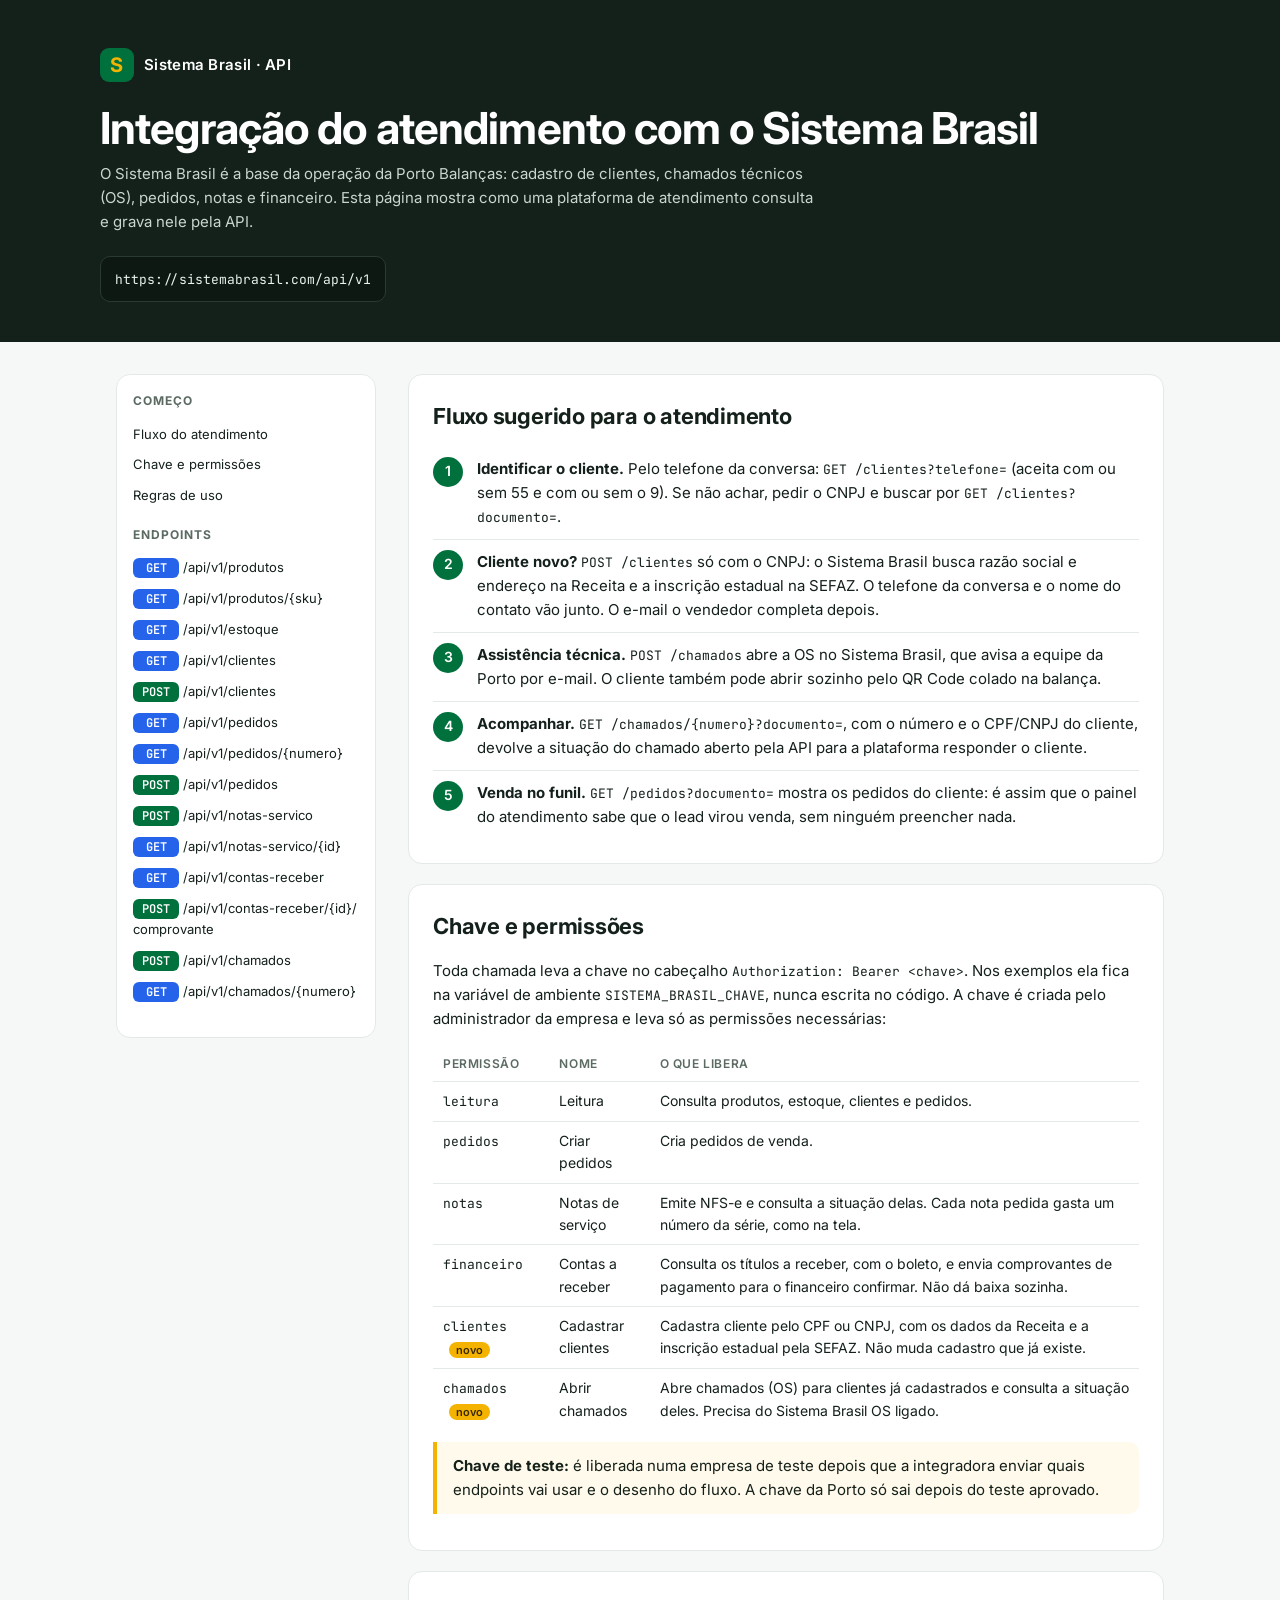
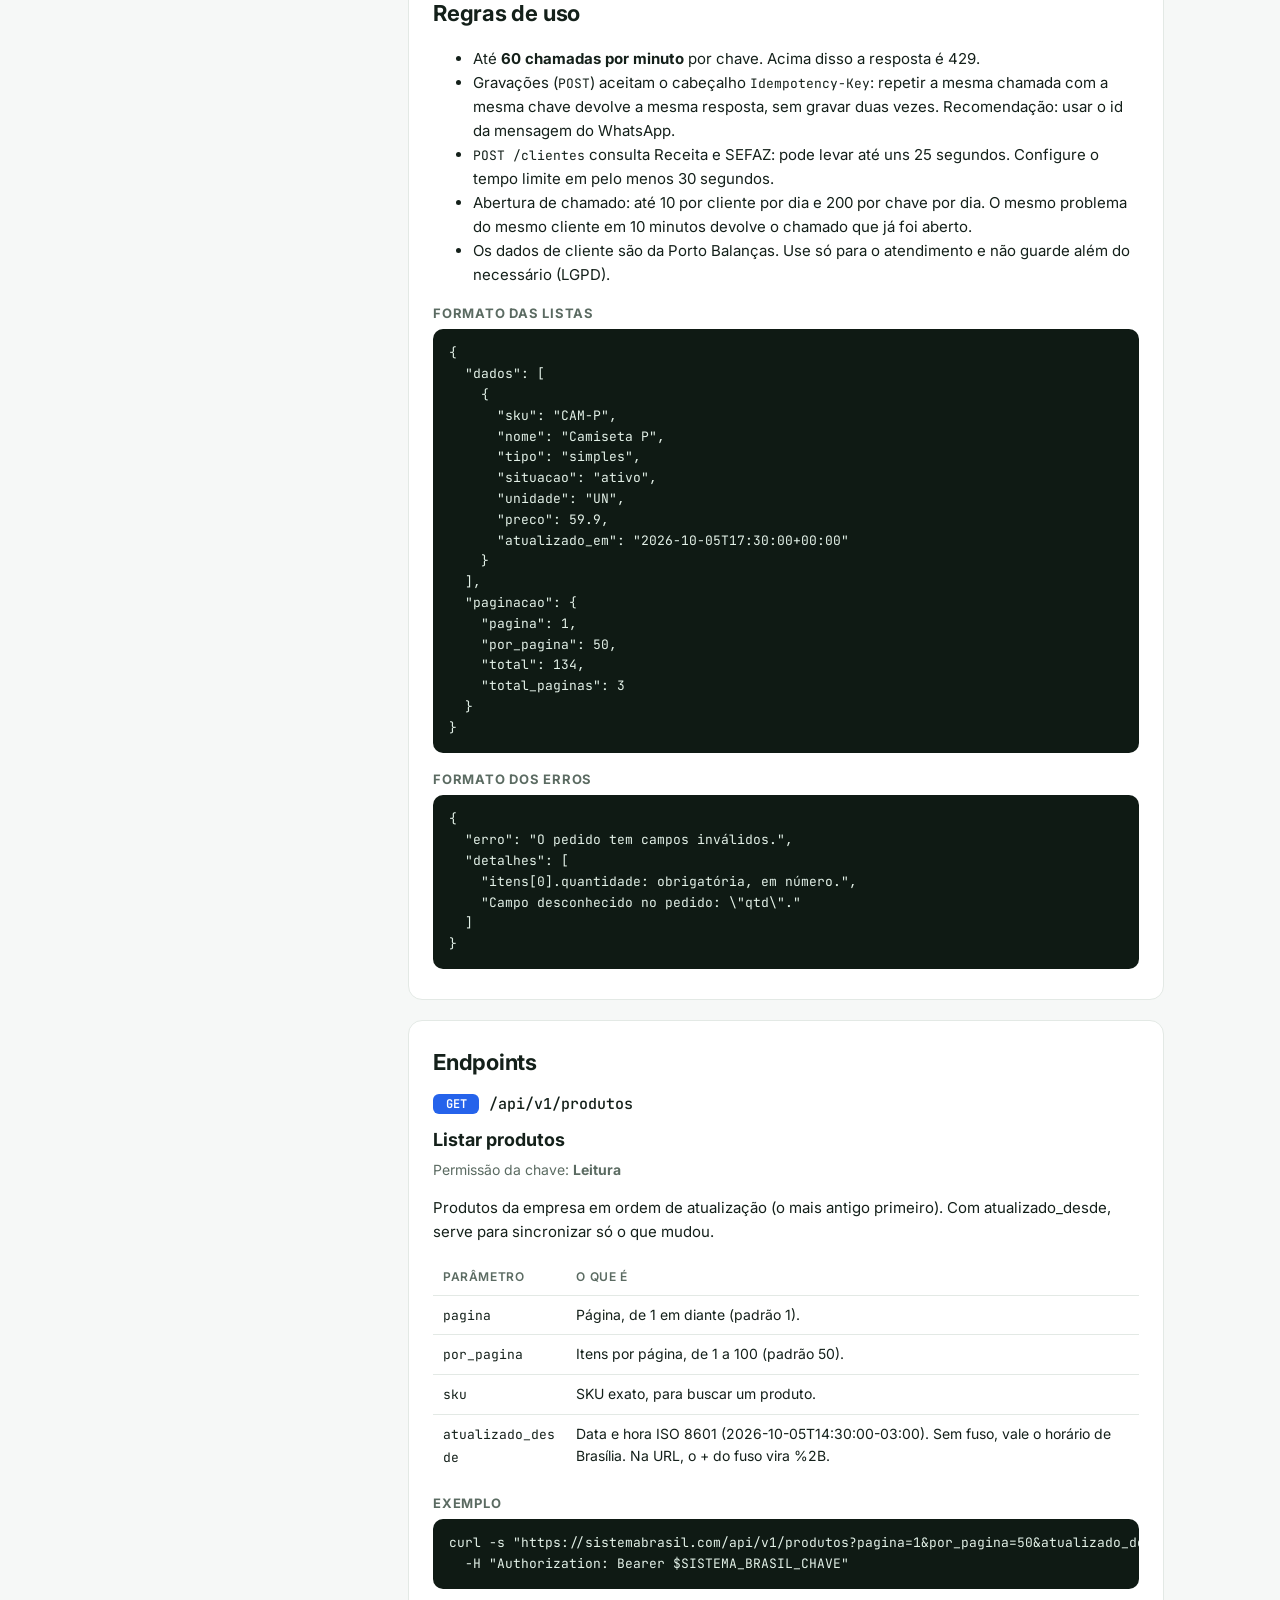
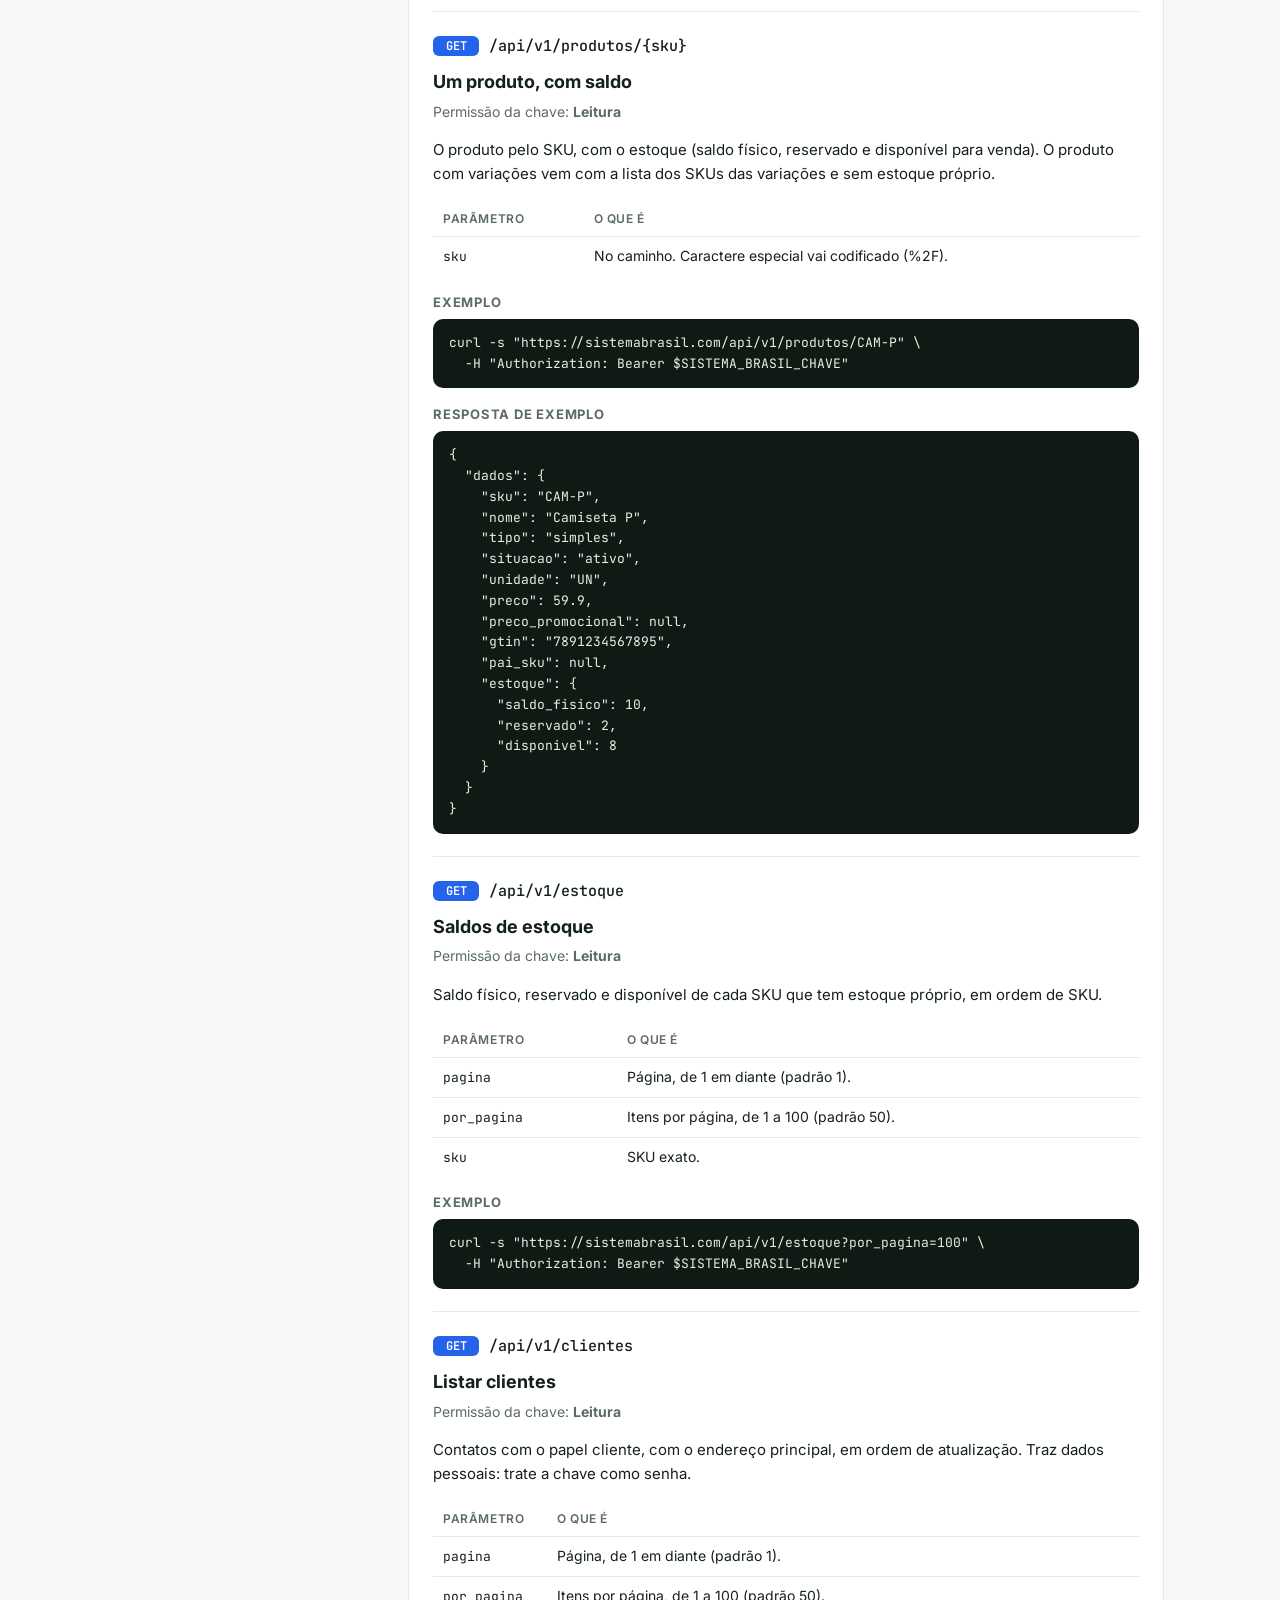
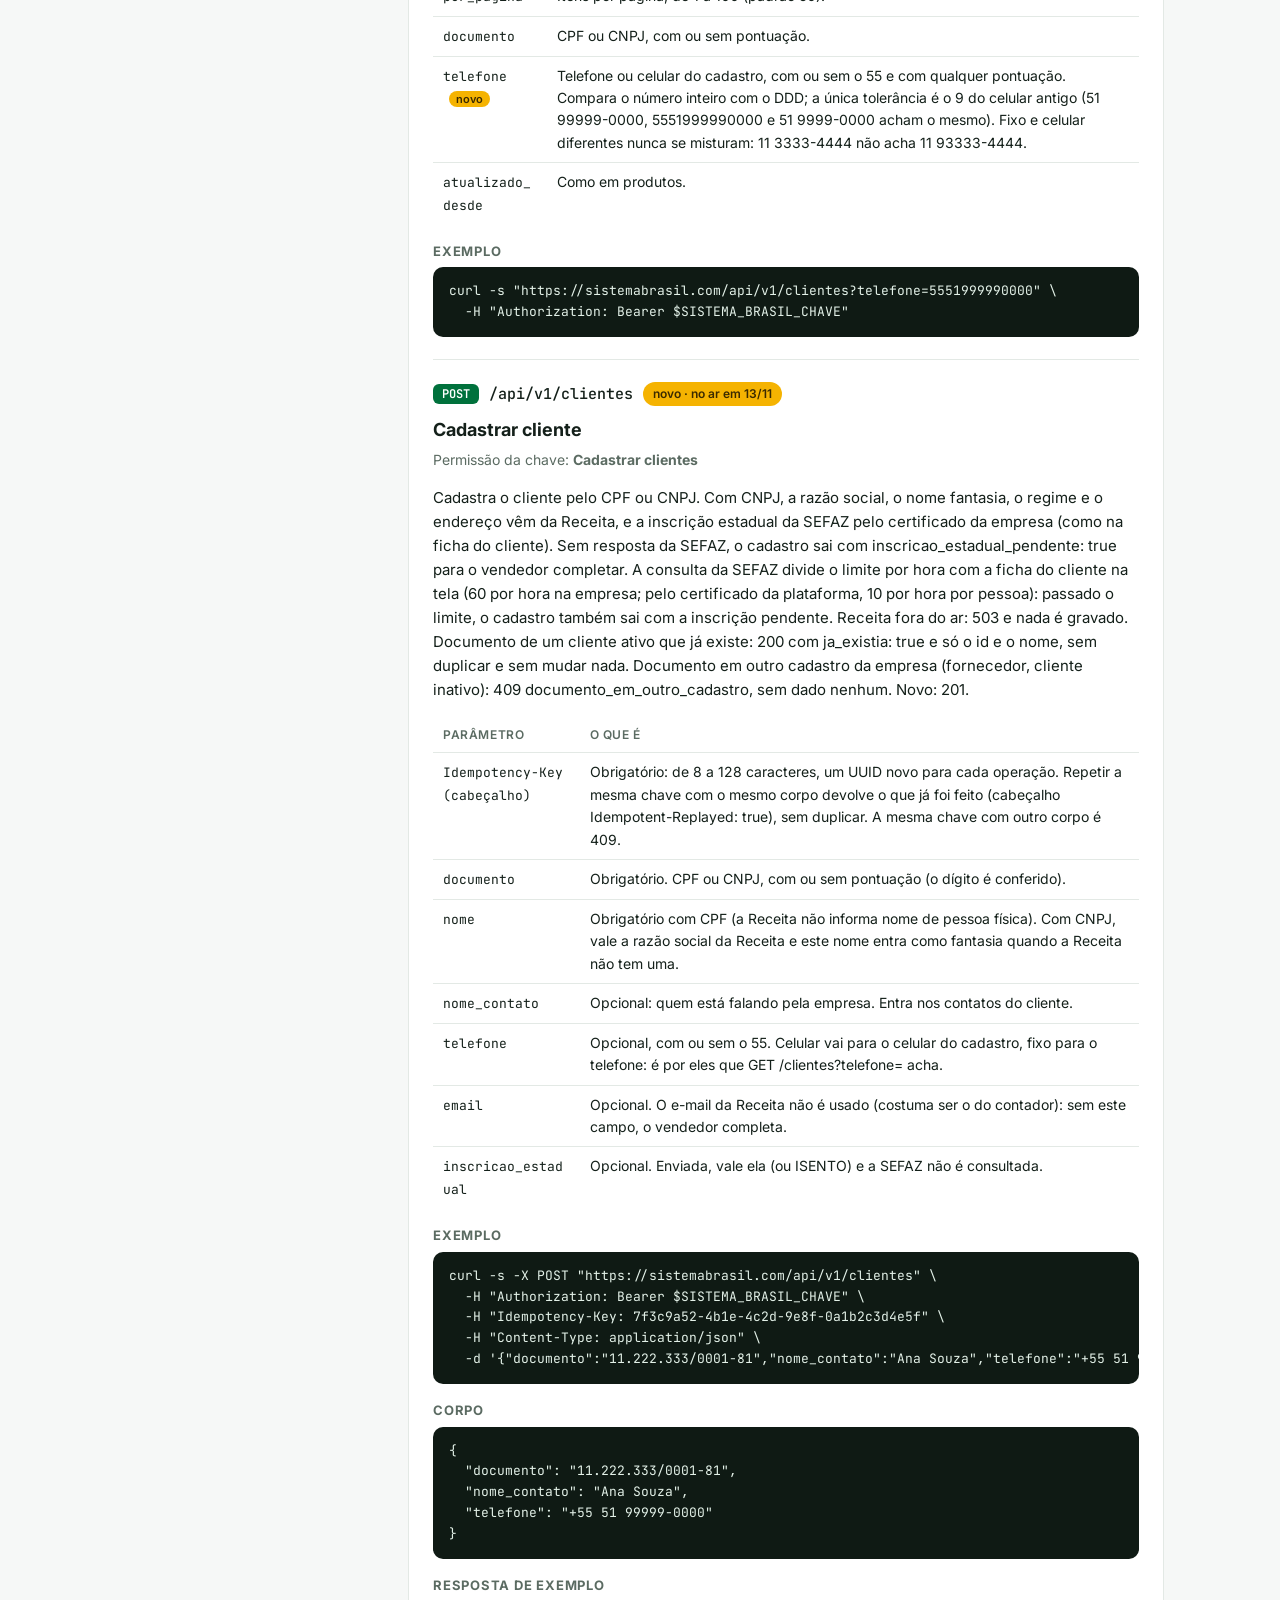
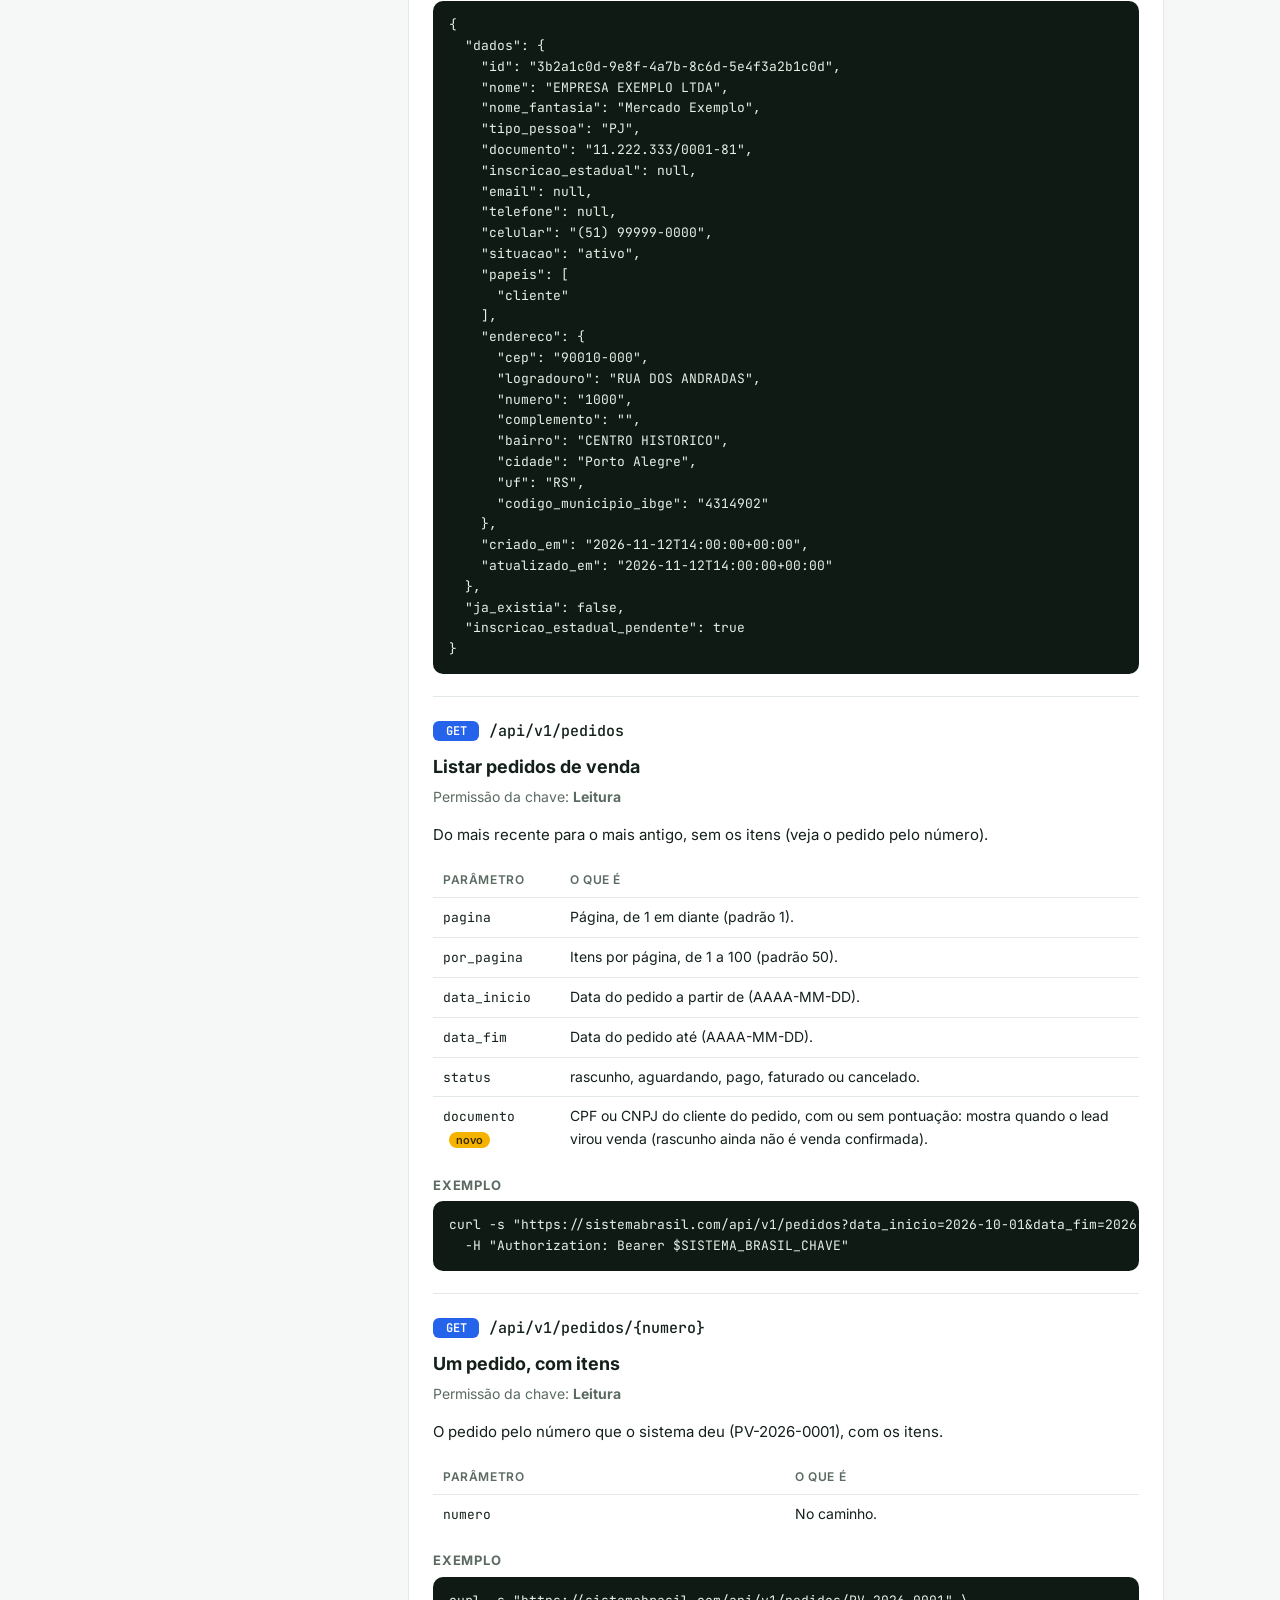
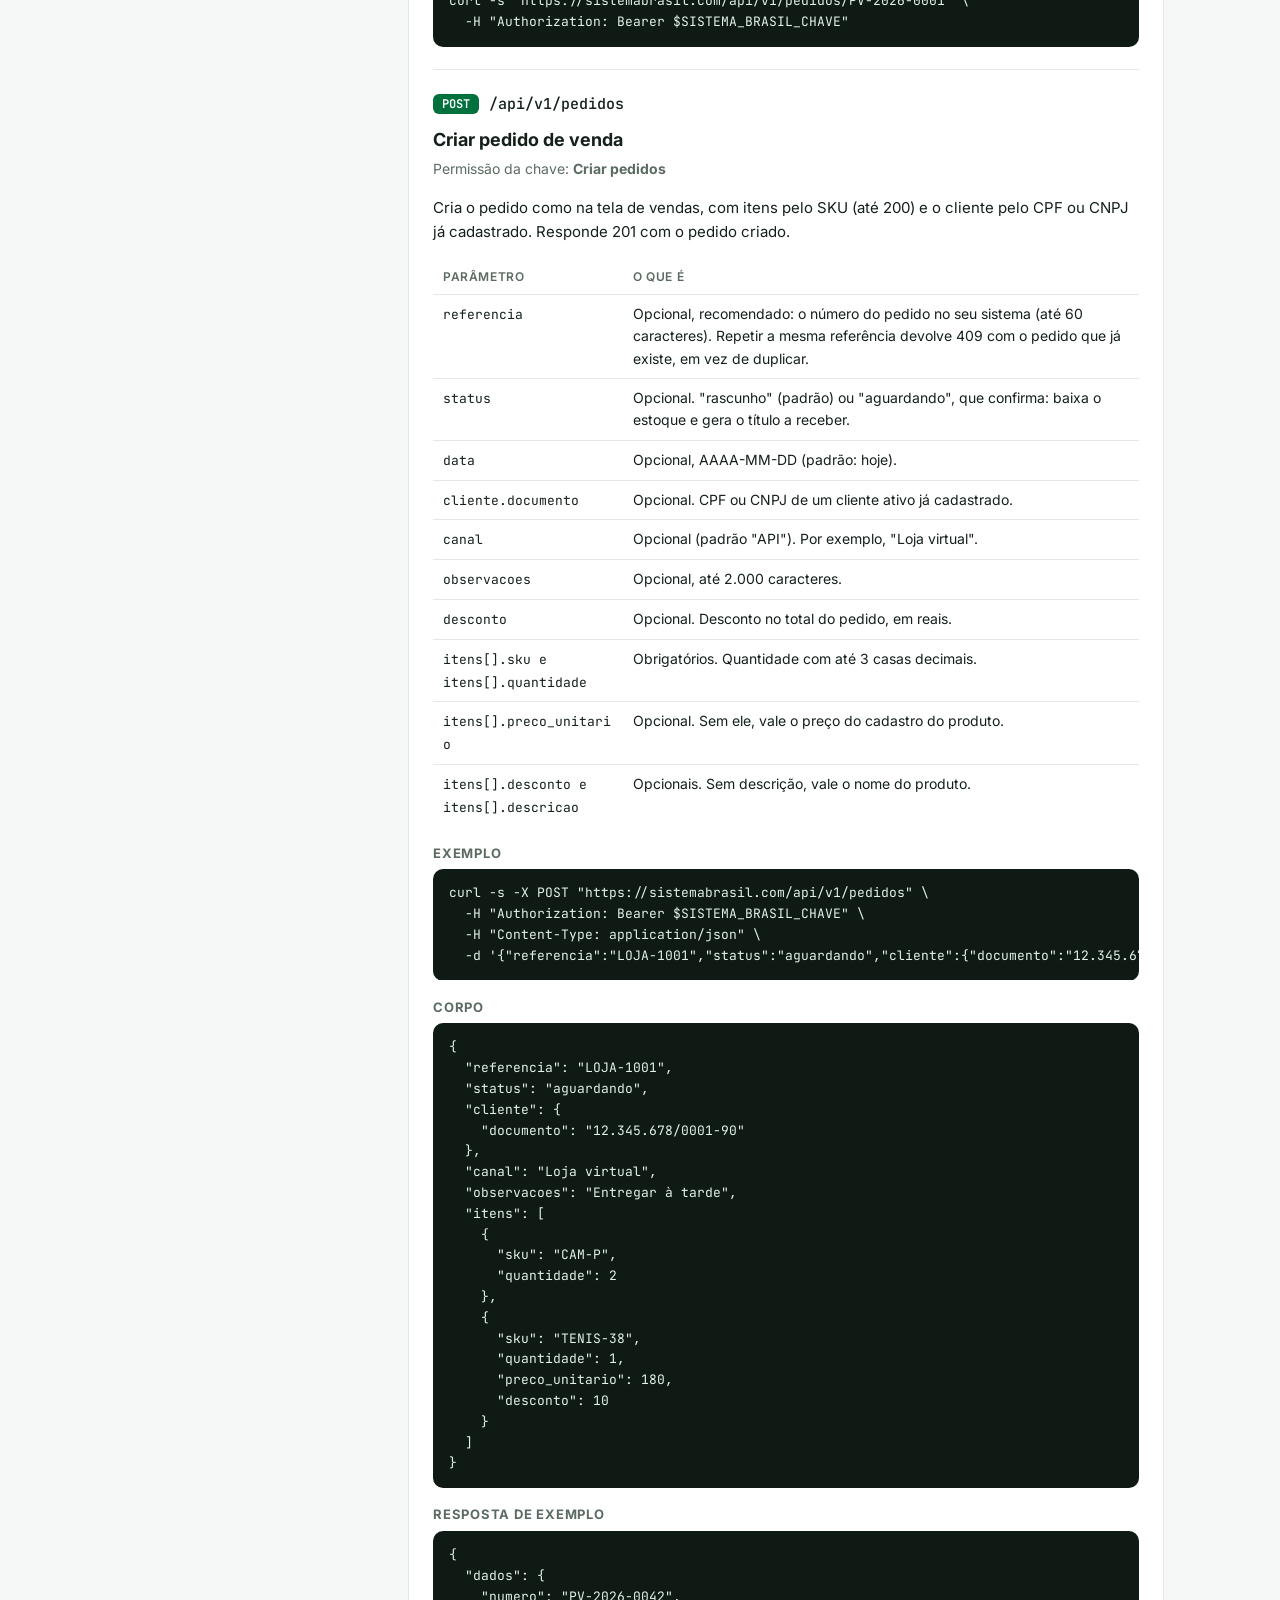
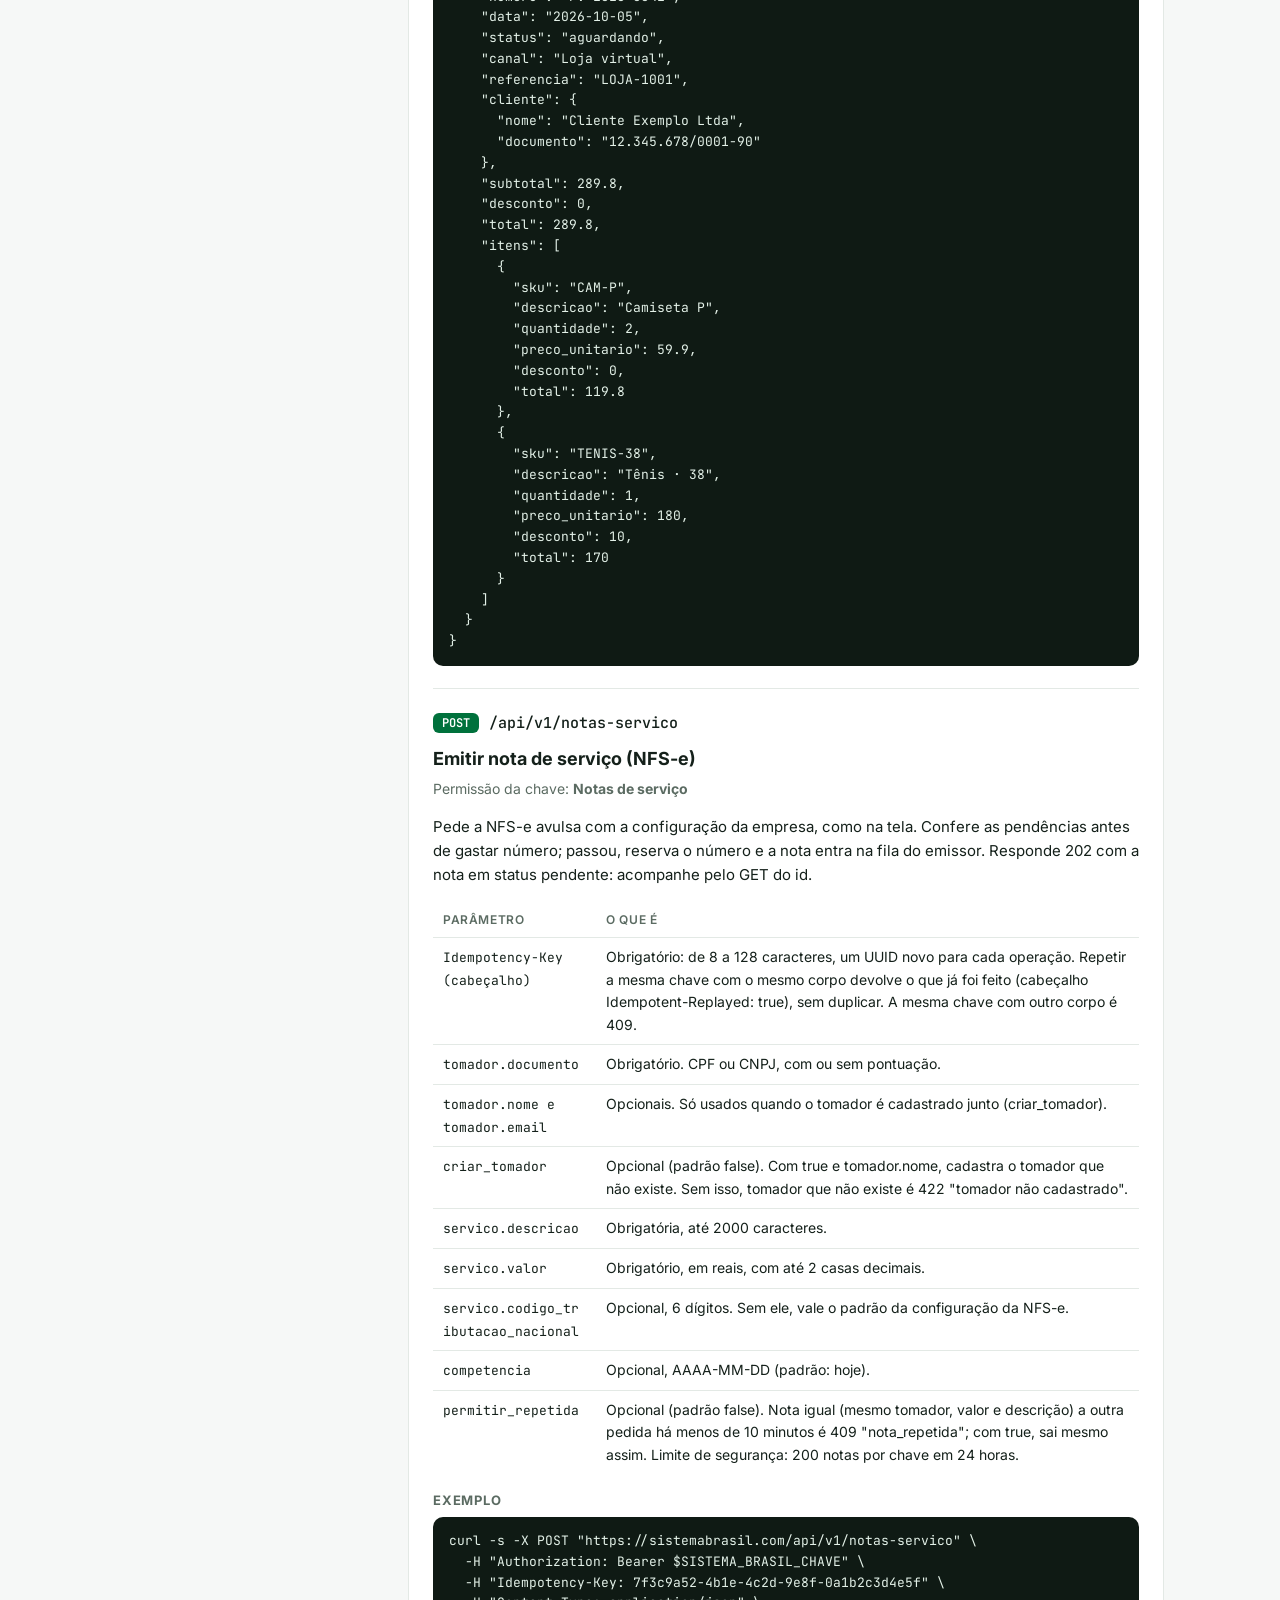
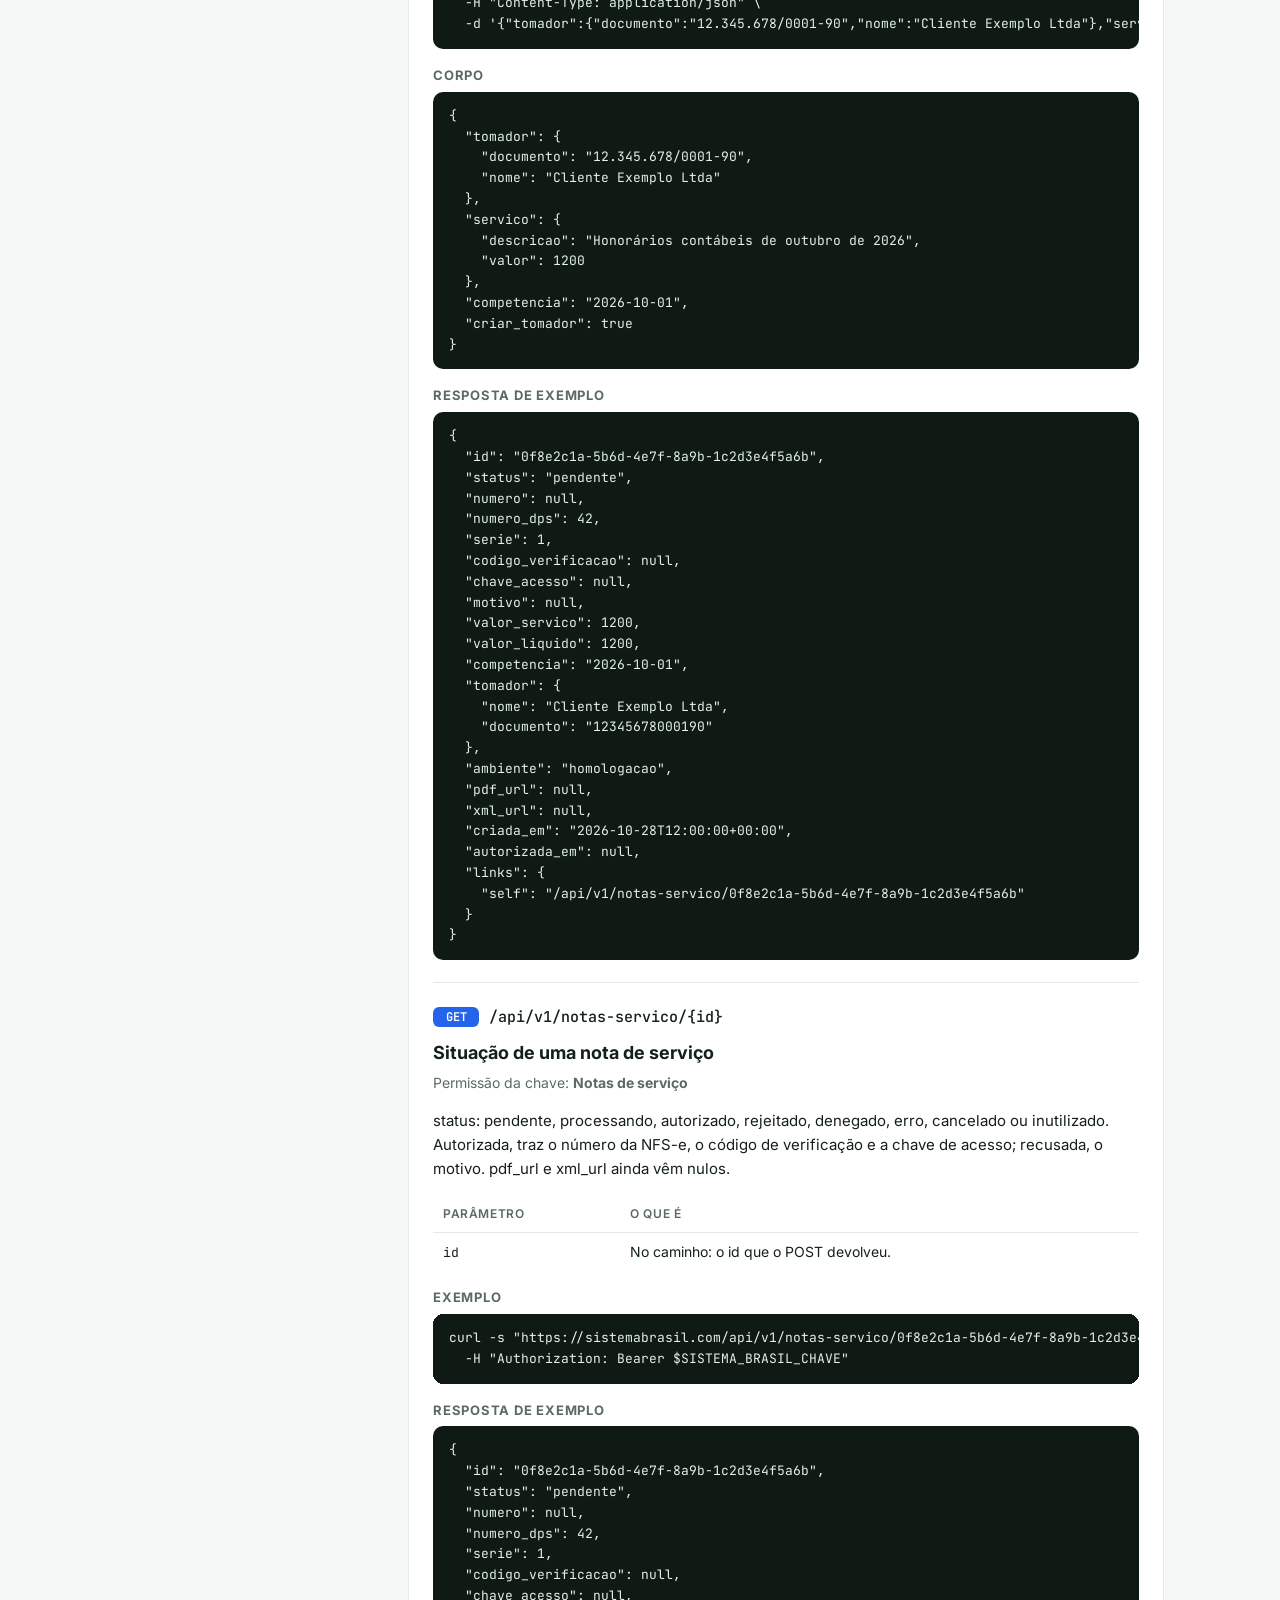
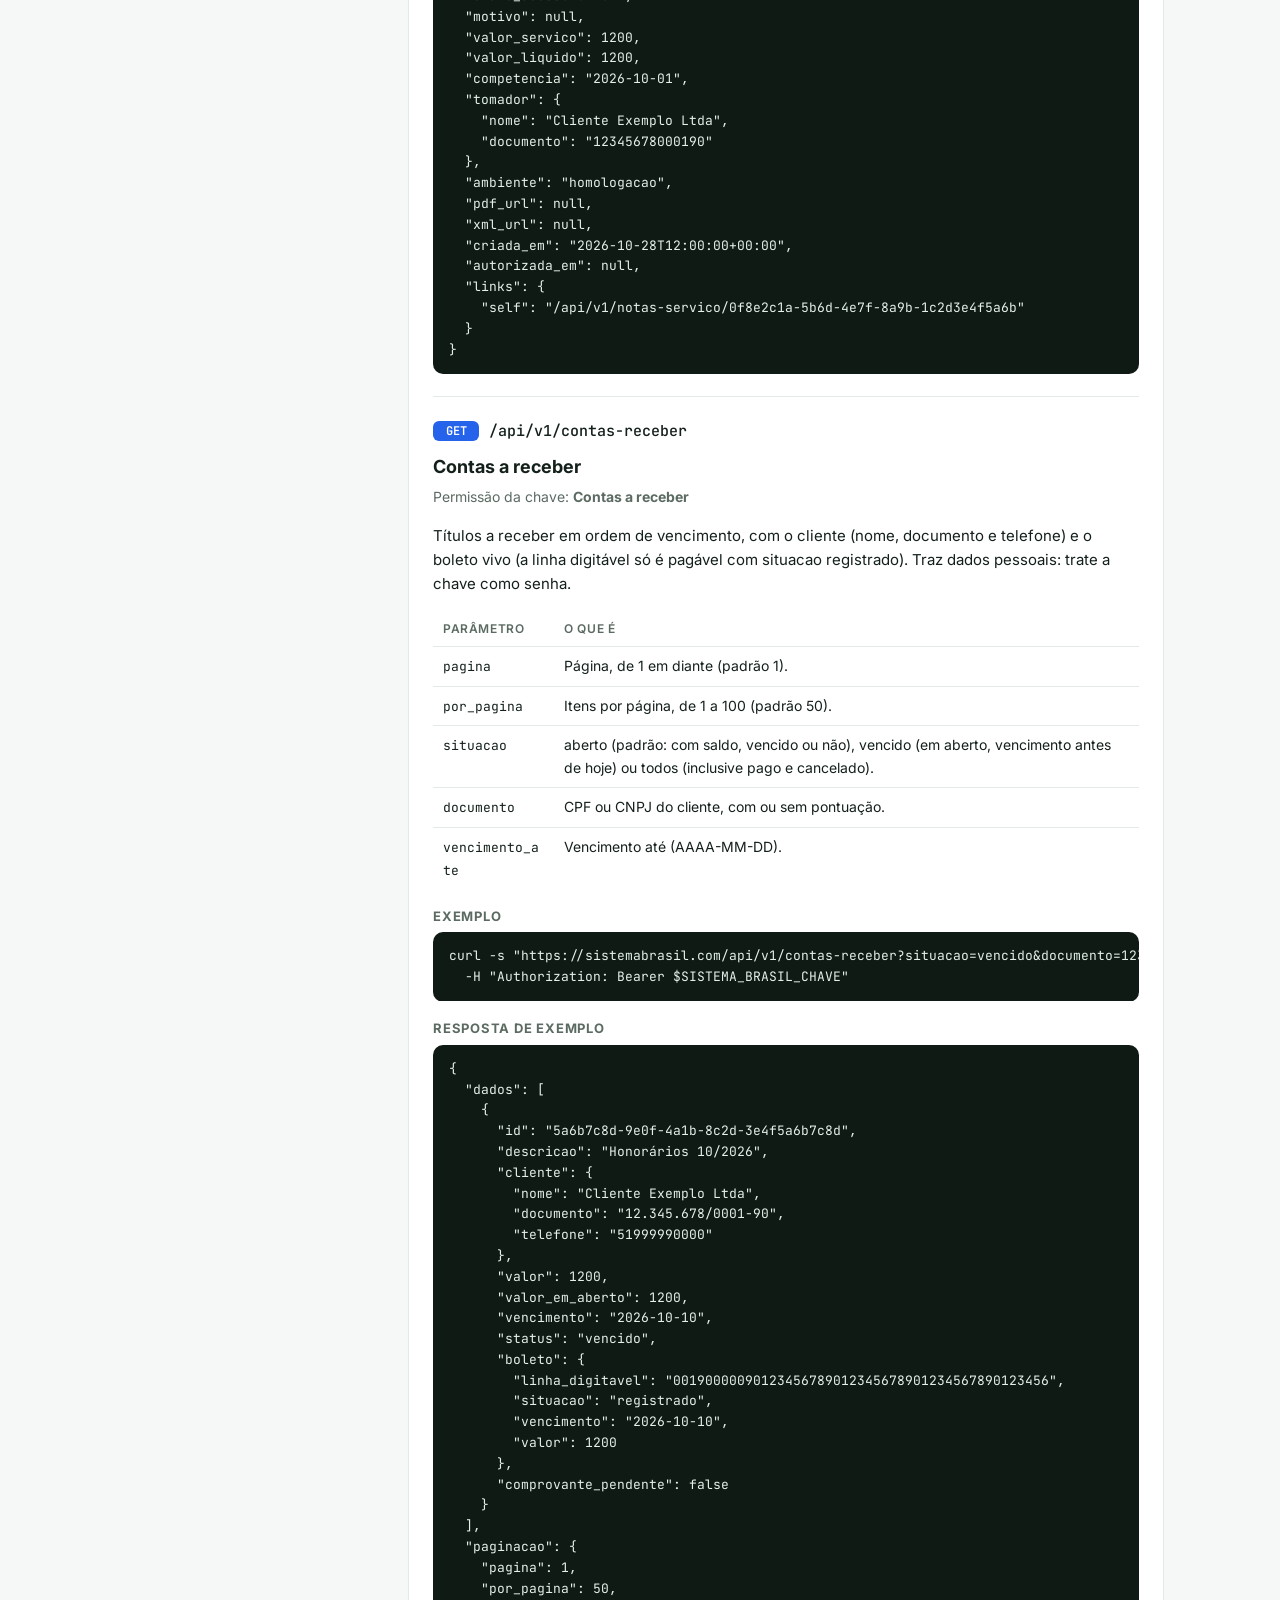
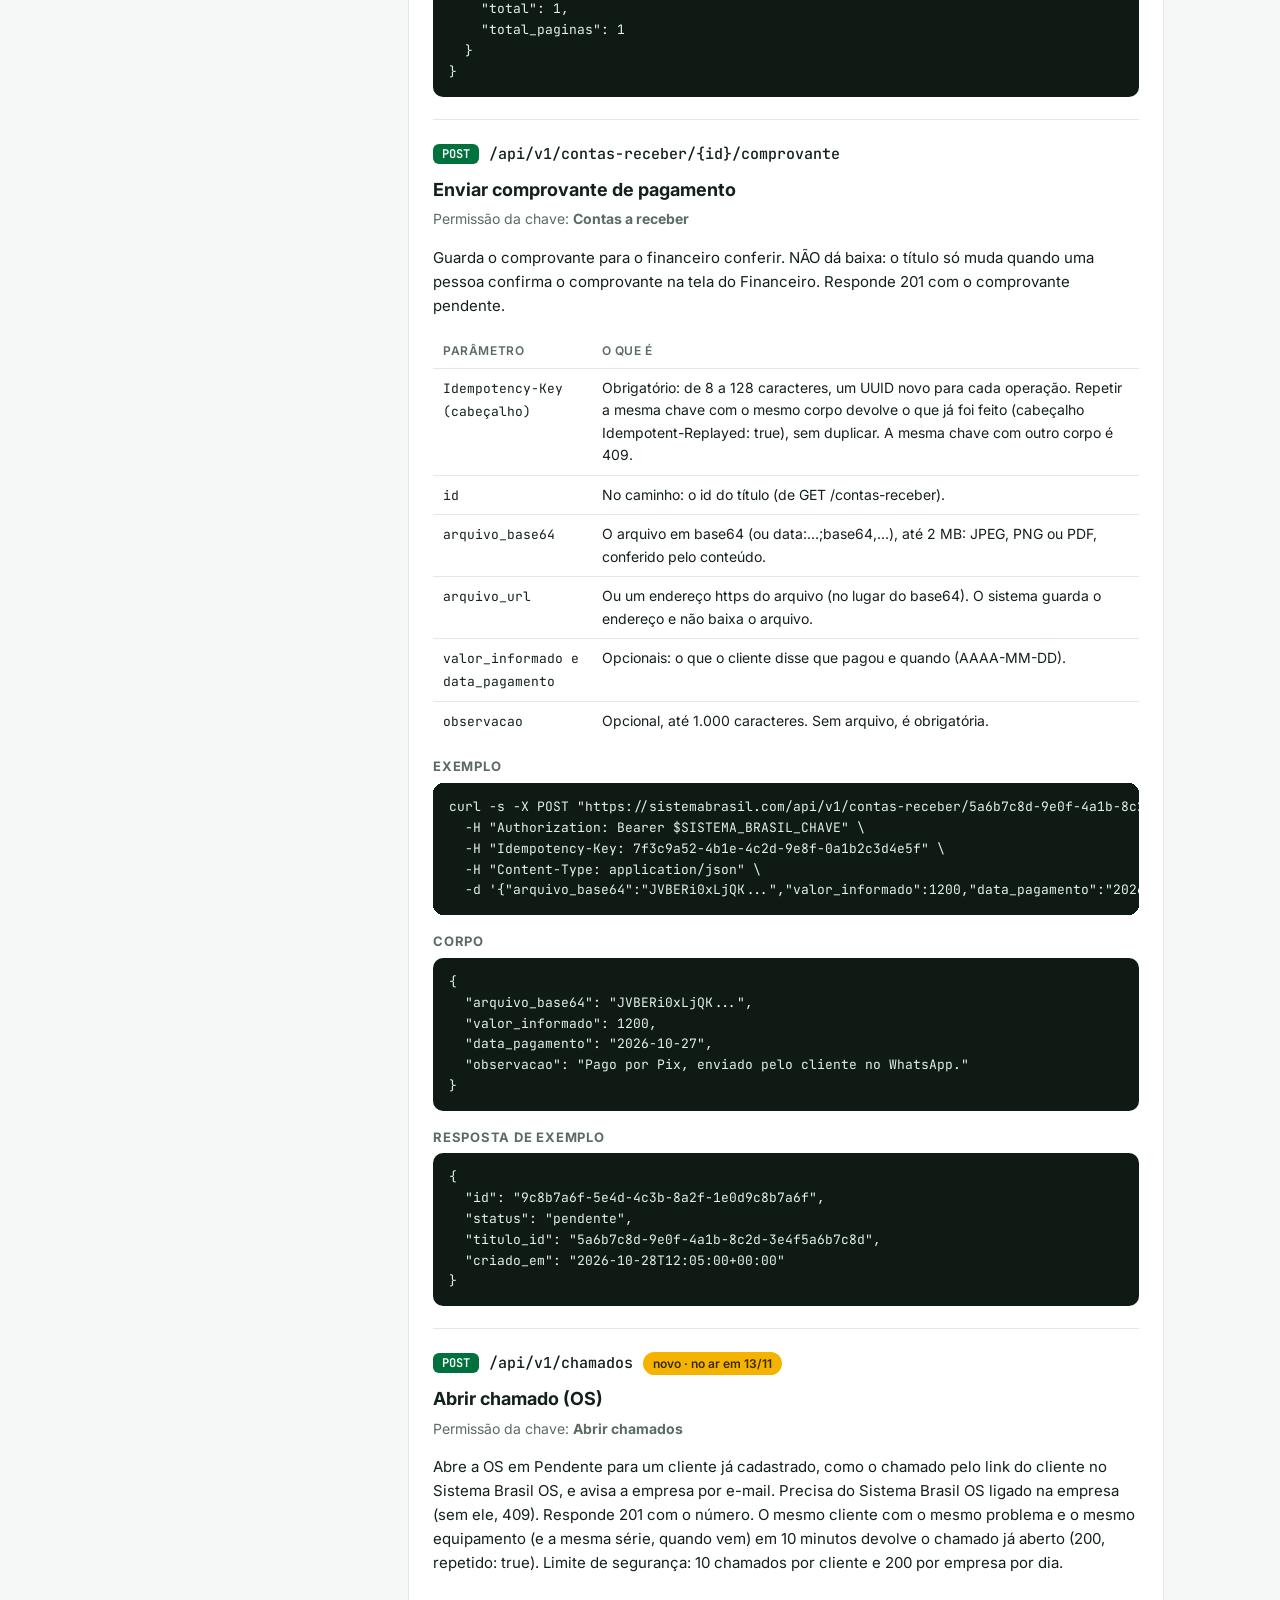
==== commit 8c89108f: "Documentação da API: consulta de chamado com o documento do cliente e cadastro existente só com id e" ====
--- a/api/index.html
+++ b/api/index.html
@@ -44,7 +44,7 @@
 <li><strong>Identificar o cliente.</strong> Pelo telefone da conversa: <code>GET /clientes?telefone=</code> (aceita com ou sem 55 e com ou sem o 9). Se não achar, pedir o CNPJ e buscar por <code>GET /clientes?documento=</code>.</li>
 <li><strong>Cliente novo?</strong> <code>POST /clientes</code> só com o CNPJ: o Sistema Brasil busca razão social e endereço na Receita e a inscrição estadual na SEFAZ. O telefone da conversa e o nome do contato vão junto. O e-mail o vendedor completa depois.</li>
 <li><strong>Assistência técnica.</strong> <code>POST /chamados</code> abre a OS no Sistema Brasil, que avisa a equipe da Porto por e-mail. O cliente também pode abrir sozinho pelo QR Code colado na balança.</li>
-<li><strong>Acompanhar.</strong> <code>GET /chamados/{numero}</code> devolve a situação para a plataforma responder o cliente.</li>
+<li><strong>Acompanhar.</strong> <code>GET /chamados/{numero}?documento=</code>, com o número e o CPF/CNPJ do cliente, devolve a situação do chamado aberto pela API para a plataforma responder o cliente.</li>
 <li><strong>Venda no funil.</strong> <code>GET /pedidos?documento=</code> mostra os pedidos do cliente: é assim que o painel do atendimento sabe que o lead virou venda, sem ninguém preencher nada.</li>
 </ol></section>
 <section id="acesso"><h2>Chave e permissões</h2>
@@ -143,7 +143,7 @@
   <h3>Listar clientes</h3>
   <p class="perm">Permissão da chave: <strong>Leitura</strong></p>
   <p>Contatos com o papel cliente, com o endereço principal, em ordem de atualização. Traz dados pessoais: trate a chave como senha.</p>
-  <table class="params"><thead><tr><th>Parâmetro</th><th>O que é</th></tr></thead><tbody><tr><td><code>pagina</code></td><td>Página, de 1 em diante (padrão 1).</td></tr><tr><td><code>por_pagina</code></td><td>Itens por página, de 1 a 100 (padrão 50).</td></tr><tr><td><code>documento</code></td><td>CPF ou CNPJ, com ou sem pontuação.</td></tr><tr><td><code>telefone</code> <span class="novo pequeno">novo</span></td><td>Telefone ou celular do cadastro, com ou sem o 55 e com ou sem o 9 da frente (51 99999-0000, 5551999990000 e 51 9999-0000 acham o mesmo). Compara o DDD e os 8 últimos dígitos.</td></tr><tr><td><code>atualizado_desde</code></td><td>Como em produtos.</td></tr></tbody></table>
+  <table class="params"><thead><tr><th>Parâmetro</th><th>O que é</th></tr></thead><tbody><tr><td><code>pagina</code></td><td>Página, de 1 em diante (padrão 1).</td></tr><tr><td><code>por_pagina</code></td><td>Itens por página, de 1 a 100 (padrão 50).</td></tr><tr><td><code>documento</code></td><td>CPF ou CNPJ, com ou sem pontuação.</td></tr><tr><td><code>telefone</code> <span class="novo pequeno">novo</span></td><td>Telefone ou celular do cadastro, com ou sem o 55 e com qualquer pontuação. Compara o número inteiro com o DDD; a única tolerância é o 9 do celular antigo (51 99999-0000, 5551999990000 e 51 9999-0000 acham o mesmo). Fixo e celular diferentes nunca se misturam: 11 3333-4444 não acha 11 93333-4444.</td></tr><tr><td><code>atualizado_desde</code></td><td>Como em produtos.</td></tr></tbody></table>
   <h4>Exemplo</h4>
   <pre class="cod"><code>curl -s &quot;https://sistemabrasil.com/api/v1/clientes?telefone=5551999990000&quot; \
   -H &quot;Authorization: Bearer $SISTEMA_BRASIL_CHAVE&quot;</code></pre>
@@ -153,7 +153,7 @@
   <header><span class="met post">POST</span><code class="cam">/api/v1/clientes</code><span class="novo">novo · no ar em 13/11</span></header>
   <h3>Cadastrar cliente</h3>
   <p class="perm">Permissão da chave: <strong>Cadastrar clientes</strong></p>
-  <p>Cadastra o cliente pelo CPF ou CNPJ. Com CNPJ, a razão social, o nome fantasia, o regime e o endereço vêm da Receita, e a inscrição estadual da SEFAZ pelo certificado da empresa (como na ficha do cliente). Sem resposta da SEFAZ, o cadastro sai com inscricao_estadual_pendente: true para o vendedor completar. Receita fora do ar: 503 e nada é gravado. Documento que já existe na empresa: 200 com o cadastro como está e ja_existia: true, sem duplicar e sem mudar nada. Novo: 201.</p>
+  <p>Cadastra o cliente pelo CPF ou CNPJ. Com CNPJ, a razão social, o nome fantasia, o regime e o endereço vêm da Receita, e a inscrição estadual da SEFAZ pelo certificado da empresa (como na ficha do cliente). Sem resposta da SEFAZ, o cadastro sai com inscricao_estadual_pendente: true para o vendedor completar. A consulta da SEFAZ divide o limite por hora com a ficha do cliente na tela (60 por hora na empresa; pelo certificado da plataforma, 10 por hora por pessoa): passado o limite, o cadastro também sai com a inscrição pendente. Receita fora do ar: 503 e nada é gravado. Documento de um cliente ativo que já existe: 200 com ja_existia: true e só o id e o nome, sem duplicar e sem mudar nada. Documento em outro cadastro da empresa (fornecedor, cliente inativo): 409 documento_em_outro_cadastro, sem dado nenhum. Novo: 201.</p>
   <table class="params"><thead><tr><th>Parâmetro</th><th>O que é</th></tr></thead><tbody><tr><td><code>Idempotency-Key (cabeçalho)</code></td><td>Obrigatório: de 8 a 128 caracteres, um UUID novo para cada operação. Repetir a mesma chave com o mesmo corpo devolve o que já foi feito (cabeçalho Idempotent-Replayed: true), sem duplicar. A mesma chave com outro corpo é 409.</td></tr><tr><td><code>documento</code></td><td>Obrigatório. CPF ou CNPJ, com ou sem pontuação (o dígito é conferido).</td></tr><tr><td><code>nome</code></td><td>Obrigatório com CPF (a Receita não informa nome de pessoa física). Com CNPJ, vale a razão social da Receita e este nome entra como fantasia quando a Receita não tem uma.</td></tr><tr><td><code>nome_contato</code></td><td>Opcional: quem está falando pela empresa. Entra nos contatos do cliente.</td></tr><tr><td><code>telefone</code></td><td>Opcional, com ou sem o 55. Celular vai para o celular do cadastro, fixo para o telefone: é por eles que GET /clientes?telefone= acha.</td></tr><tr><td><code>email</code></td><td>Opcional. O e-mail da Receita não é usado (costuma ser o do contador): sem este campo, o vendedor completa.</td></tr><tr><td><code>inscricao_estadual</code></td><td>Opcional. Enviada, vale ela (ou ISENTO) e a SEFAZ não é consultada.</td></tr></tbody></table>
   <h4>Exemplo</h4>
   <pre class="cod"><code>curl -s -X POST &quot;https://sistemabrasil.com/api/v1/clientes&quot; \
@@ -437,8 +437,8 @@
   <header><span class="met post">POST</span><code class="cam">/api/v1/chamados</code><span class="novo">novo · no ar em 13/11</span></header>
   <h3>Abrir chamado (OS)</h3>
   <p class="perm">Permissão da chave: <strong>Abrir chamados</strong></p>
-  <p>Abre a OS em Pendente para um cliente já cadastrado, como o chamado pelo link do cliente no Sistema Brasil OS, e avisa a empresa por e-mail. Precisa do Sistema Brasil OS ligado na empresa (sem ele, 409). Responde 201 com o número. O mesmo problema do mesmo cliente em 10 minutos devolve o chamado já aberto (200, repetido: true). Limite de segurança: 10 chamados por cliente e 200 por chave por dia.</p>
-  <table class="params"><thead><tr><th>Parâmetro</th><th>O que é</th></tr></thead><tbody><tr><td><code>Idempotency-Key (cabeçalho)</code></td><td>Obrigatório: de 8 a 128 caracteres, um UUID novo para cada operação. Repetir a mesma chave com o mesmo corpo devolve o que já foi feito (cabeçalho Idempotent-Replayed: true), sem duplicar. A mesma chave com outro corpo é 409.</td></tr><tr><td><code>documento</code></td><td>Obrigatório. CPF ou CNPJ de um cliente ativo já cadastrado. Sem cadastro, 422 &quot;cliente_nao_cadastrado&quot;: cadastre antes pelo POST /clientes.</td></tr><tr><td><code>equipamento</code></td><td>Obrigatório, até 200 caracteres.</td></tr><tr><td><code>numero_serie</code></td><td>Opcional, até 100 caracteres.</td></tr><tr><td><code>problema</code></td><td>Obrigatório: o que está acontecendo, de 10 a 2.000 caracteres.</td></tr><tr><td><code>contato_nome</code></td><td>Obrigatório: quem pediu (vira o Solicitante da OS).</td></tr><tr><td><code>contato_telefone e contato_email</code></td><td>Um dos dois é obrigatório: telefone com DDD ou e-mail.</td></tr><tr><td><code>local</code></td><td>Opcional: onde está o equipamento, até 300 caracteres.</td></tr></tbody></table>
+  <p>Abre a OS em Pendente para um cliente já cadastrado, como o chamado pelo link do cliente no Sistema Brasil OS, e avisa a empresa por e-mail. Precisa do Sistema Brasil OS ligado na empresa (sem ele, 409). Responde 201 com o número. O mesmo cliente com o mesmo problema e o mesmo equipamento (e a mesma série, quando vem) em 10 minutos devolve o chamado já aberto (200, repetido: true). Limite de segurança: 10 chamados por cliente e 200 por empresa por dia.</p>
+  <table class="params"><thead><tr><th>Parâmetro</th><th>O que é</th></tr></thead><tbody><tr><td><code>Idempotency-Key (cabeçalho)</code></td><td>Obrigatório: de 8 a 128 caracteres, um UUID novo para cada operação. Repetir a mesma chave com o mesmo corpo devolve o que já foi feito (cabeçalho Idempotent-Replayed: true), sem duplicar. A mesma chave com outro corpo é 409.</td></tr><tr><td><code>documento</code></td><td>Obrigatório. CPF ou CNPJ de um cliente ativo já cadastrado (com o papel cliente). Sem isso, 422 &quot;cliente_nao_cadastrado&quot;: cadastre antes pelo POST /clientes.</td></tr><tr><td><code>equipamento</code></td><td>Obrigatório, até 200 caracteres.</td></tr><tr><td><code>numero_serie</code></td><td>Opcional, até 100 caracteres.</td></tr><tr><td><code>problema</code></td><td>Obrigatório: o que está acontecendo, de 10 a 2.000 caracteres.</td></tr><tr><td><code>contato_nome</code></td><td>Obrigatório: quem pediu (vira o Solicitante da OS).</td></tr><tr><td><code>contato_telefone e contato_email</code></td><td>Um dos dois é obrigatório: telefone com DDD ou e-mail.</td></tr><tr><td><code>local</code></td><td>Opcional: onde está o equipamento, até 300 caracteres.</td></tr></tbody></table>
   <h4>Exemplo</h4>
   <pre class="cod"><code>curl -s -X POST &quot;https://sistemabrasil.com/api/v1/chamados&quot; \
   -H &quot;Authorization: Bearer $SISTEMA_BRASIL_CHAVE&quot; \
@@ -463,8 +463,7 @@
     &quot;prazo&quot;: null,
     &quot;origem&quot;: &quot;api&quot;,
     &quot;cliente&quot;: {
-      &quot;nome&quot;: &quot;EMPRESA EXEMPLO LTDA&quot;,
-      &quot;documento&quot;: &quot;11.222.333/0001-81&quot;
+      &quot;nome&quot;: &quot;EMPRESA EXEMPLO LTDA&quot;
     },
     &quot;equipamento&quot;: &quot;Balança comercial 15 kg · série BC-12345&quot;,
     &quot;links&quot;: {
@@ -478,10 +477,10 @@
   <header><span class="met get">GET</span><code class="cam">/api/v1/chamados/{numero}</code><span class="novo">novo · no ar em 13/11</span></header>
   <h3>Situação de um chamado</h3>
   <p class="perm">Permissão da chave: <strong>Abrir chamados</strong></p>
-  <p>Qualquer OS da empresa pelo número (a aberta pela API ou pela equipe): a situação (situacao e o nome da tela em situacao_rotulo), quando abriu, a última atualização, o prazo, o cliente e o equipamento. Sem valores, custo nem técnico.</p>
-  <table class="params"><thead><tr><th>Parâmetro</th><th>O que é</th></tr></thead><tbody><tr><td><code>numero</code></td><td>No caminho: o número da OS (OS-2026-0042).</td></tr></tbody></table>
-  <h4>Exemplo</h4>
-  <pre class="cod"><code>curl -s &quot;https://sistemabrasil.com/api/v1/chamados/OS-2026-0042&quot; \
+  <p>Um chamado que a API abriu nesta empresa, pelo número e pelo documento do cliente: a situação (situacao e o nome da tela em situacao_rotulo), quando abriu, a última atualização, o prazo, o nome do cliente e o equipamento. Sem valores, custo, técnico nem o documento. Sem o documento, com outro documento, ou OS aberta pela equipe: o mesmo 404.</p>
+  <table class="params"><thead><tr><th>Parâmetro</th><th>O que é</th></tr></thead><tbody><tr><td><code>numero</code></td><td>No caminho: o número da OS (OS-2026-0042).</td></tr><tr><td><code>documento</code></td><td>Obrigatório: o CPF ou CNPJ do cliente do chamado, com ou sem pontuação.</td></tr></tbody></table>
+  <h4>Exemplo</h4>
+  <pre class="cod"><code>curl -s &quot;https://sistemabrasil.com/api/v1/chamados/OS-2026-0042?documento=11222333000181&quot; \
   -H &quot;Authorization: Bearer $SISTEMA_BRASIL_CHAVE&quot;</code></pre>
   <h4>Resposta de exemplo</h4><pre class="cod"><code>{
   &quot;dados&quot;: {
@@ -493,8 +492,7 @@
     &quot;prazo&quot;: null,
     &quot;origem&quot;: &quot;api&quot;,
     &quot;cliente&quot;: {
-      &quot;nome&quot;: &quot;EMPRESA EXEMPLO LTDA&quot;,
-      &quot;documento&quot;: &quot;11.222.333/0001-81&quot;
+      &quot;nome&quot;: &quot;EMPRESA EXEMPLO LTDA&quot;
     },
     &quot;equipamento&quot;: &quot;Balança comercial 15 kg · série BC-12345&quot;,
     &quot;links&quot;: {
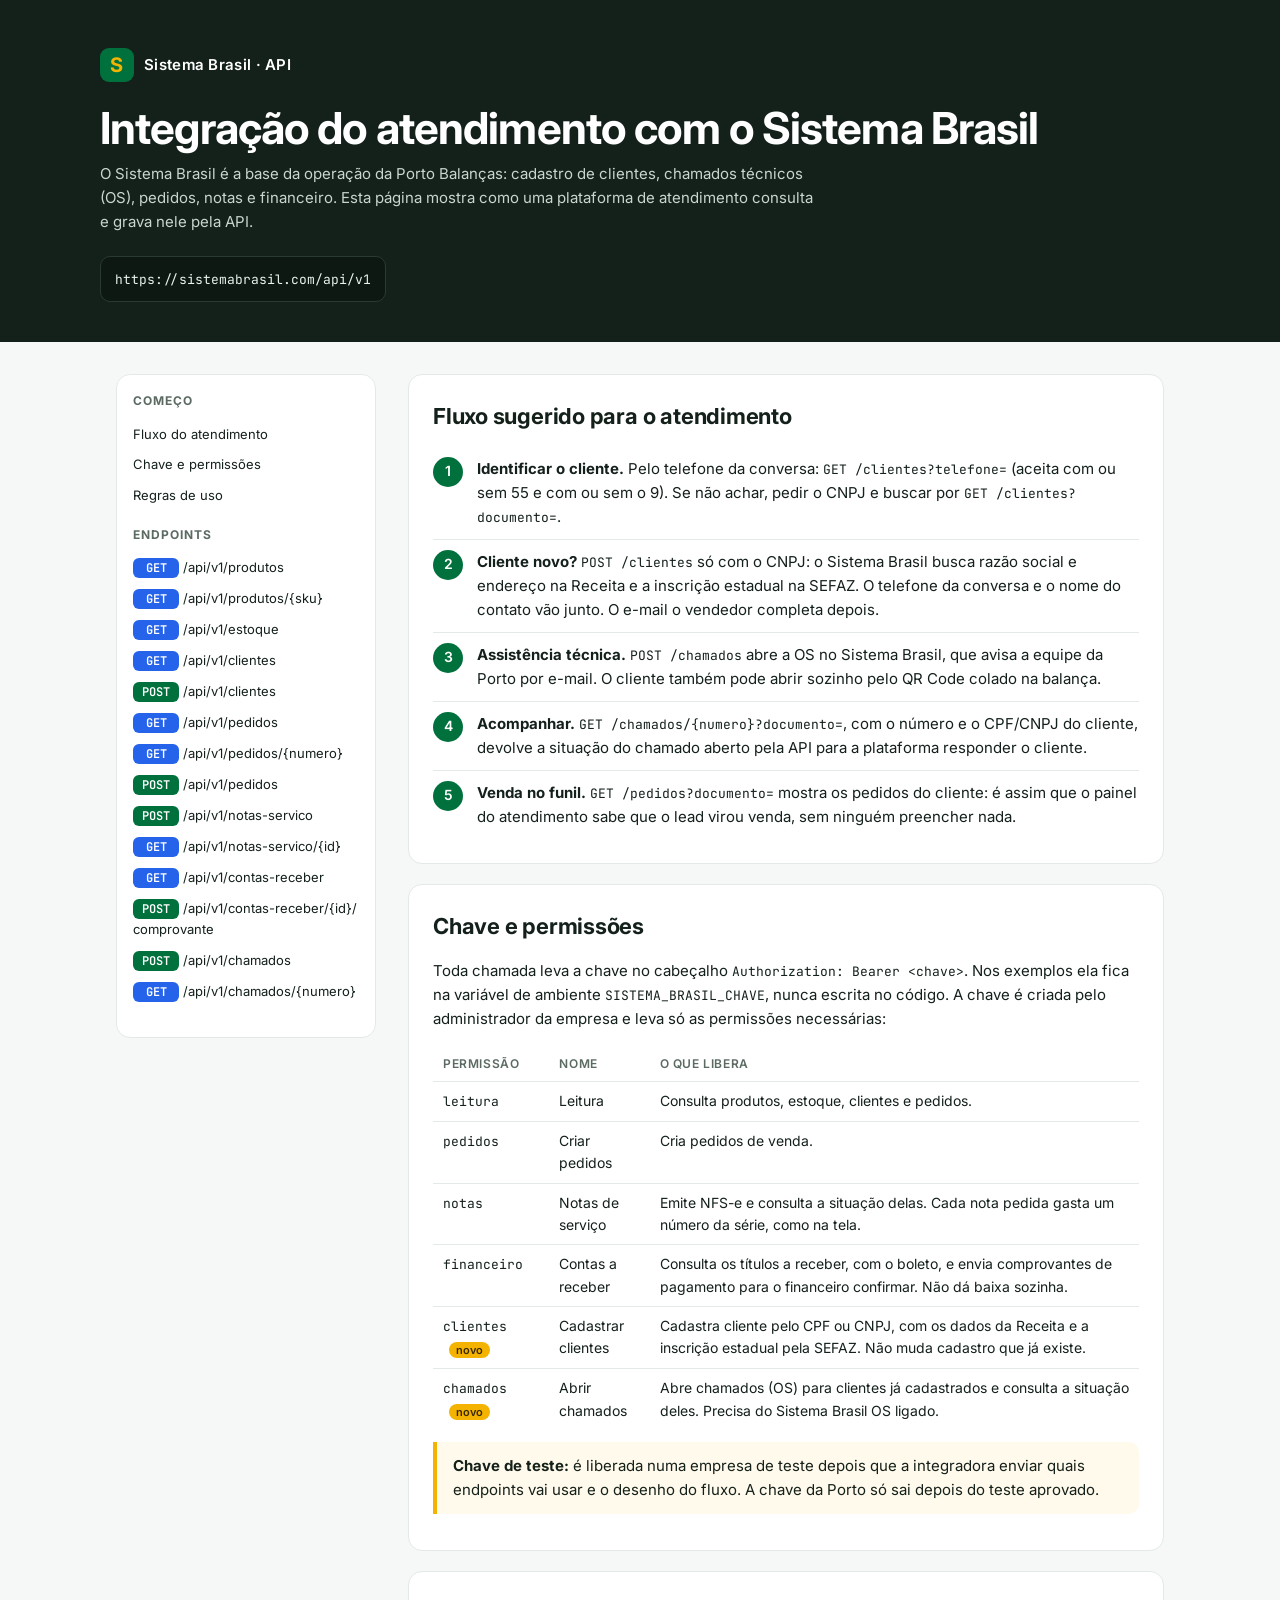
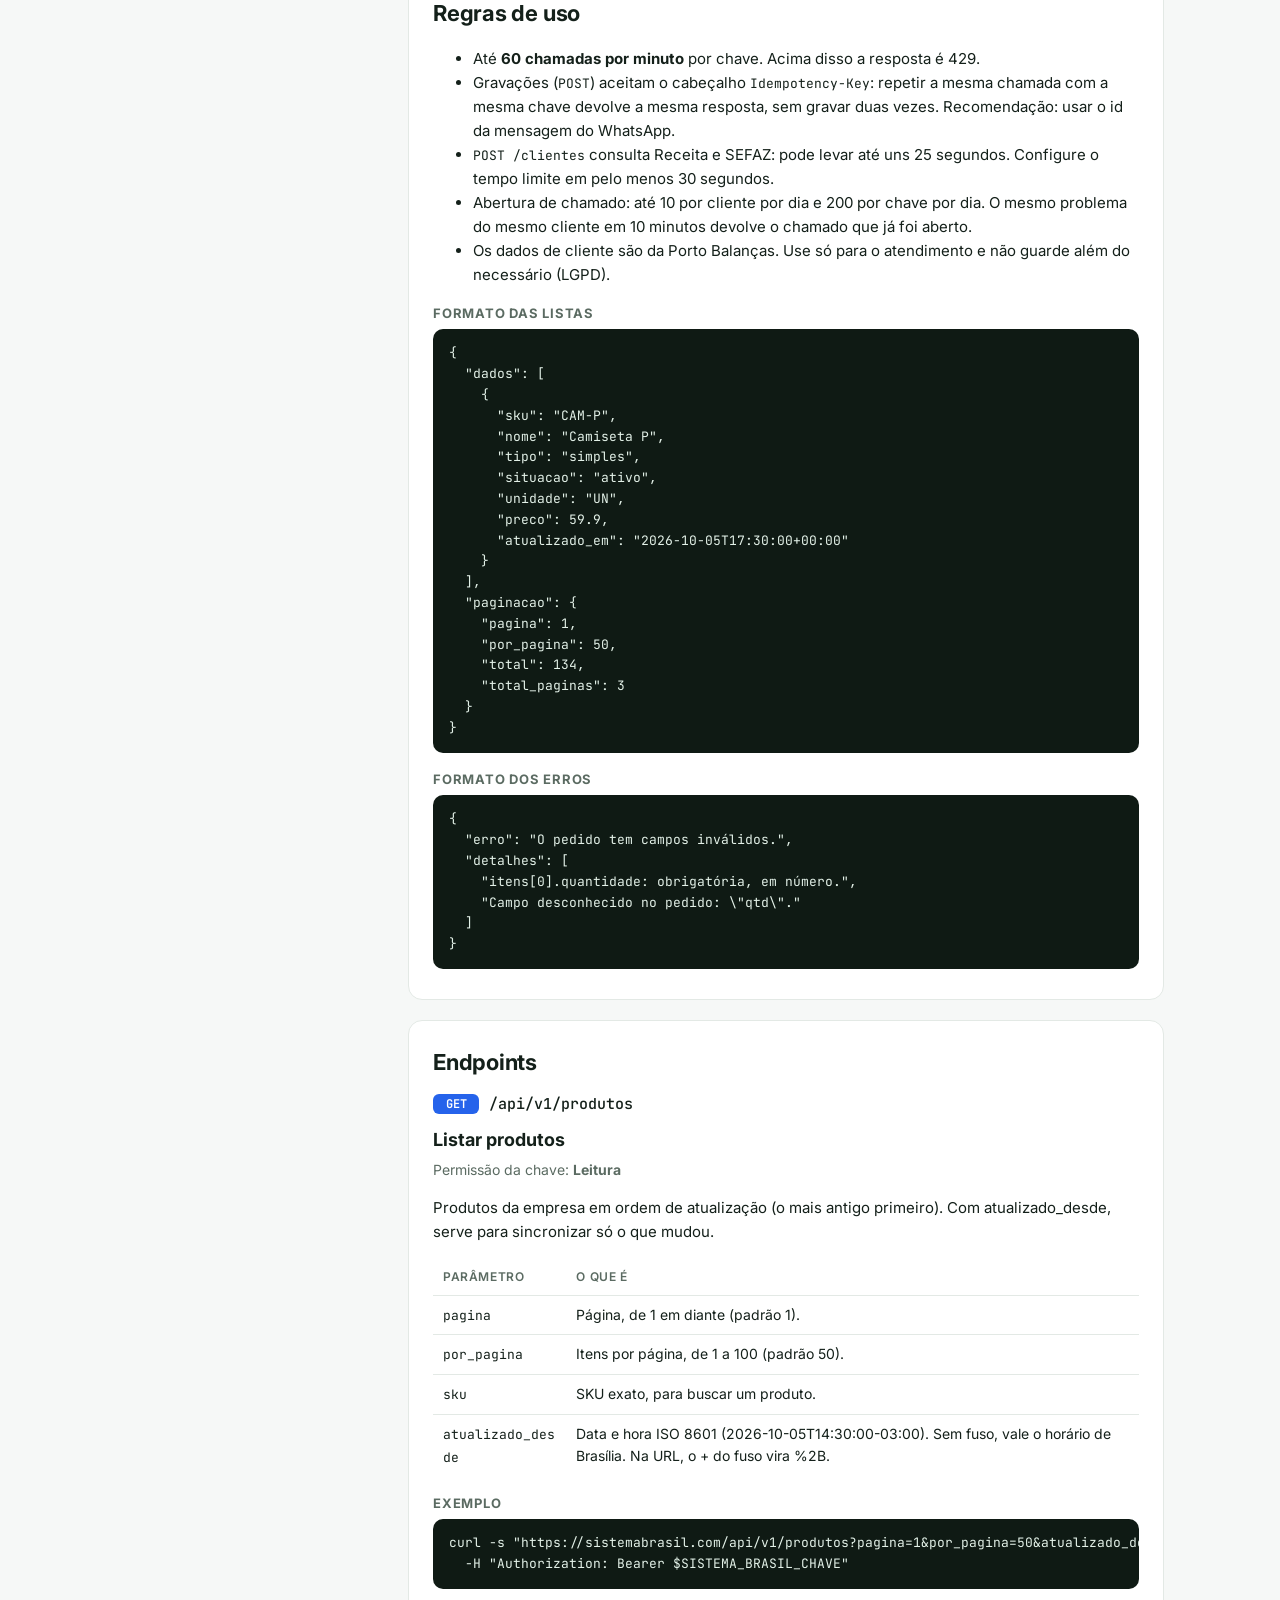
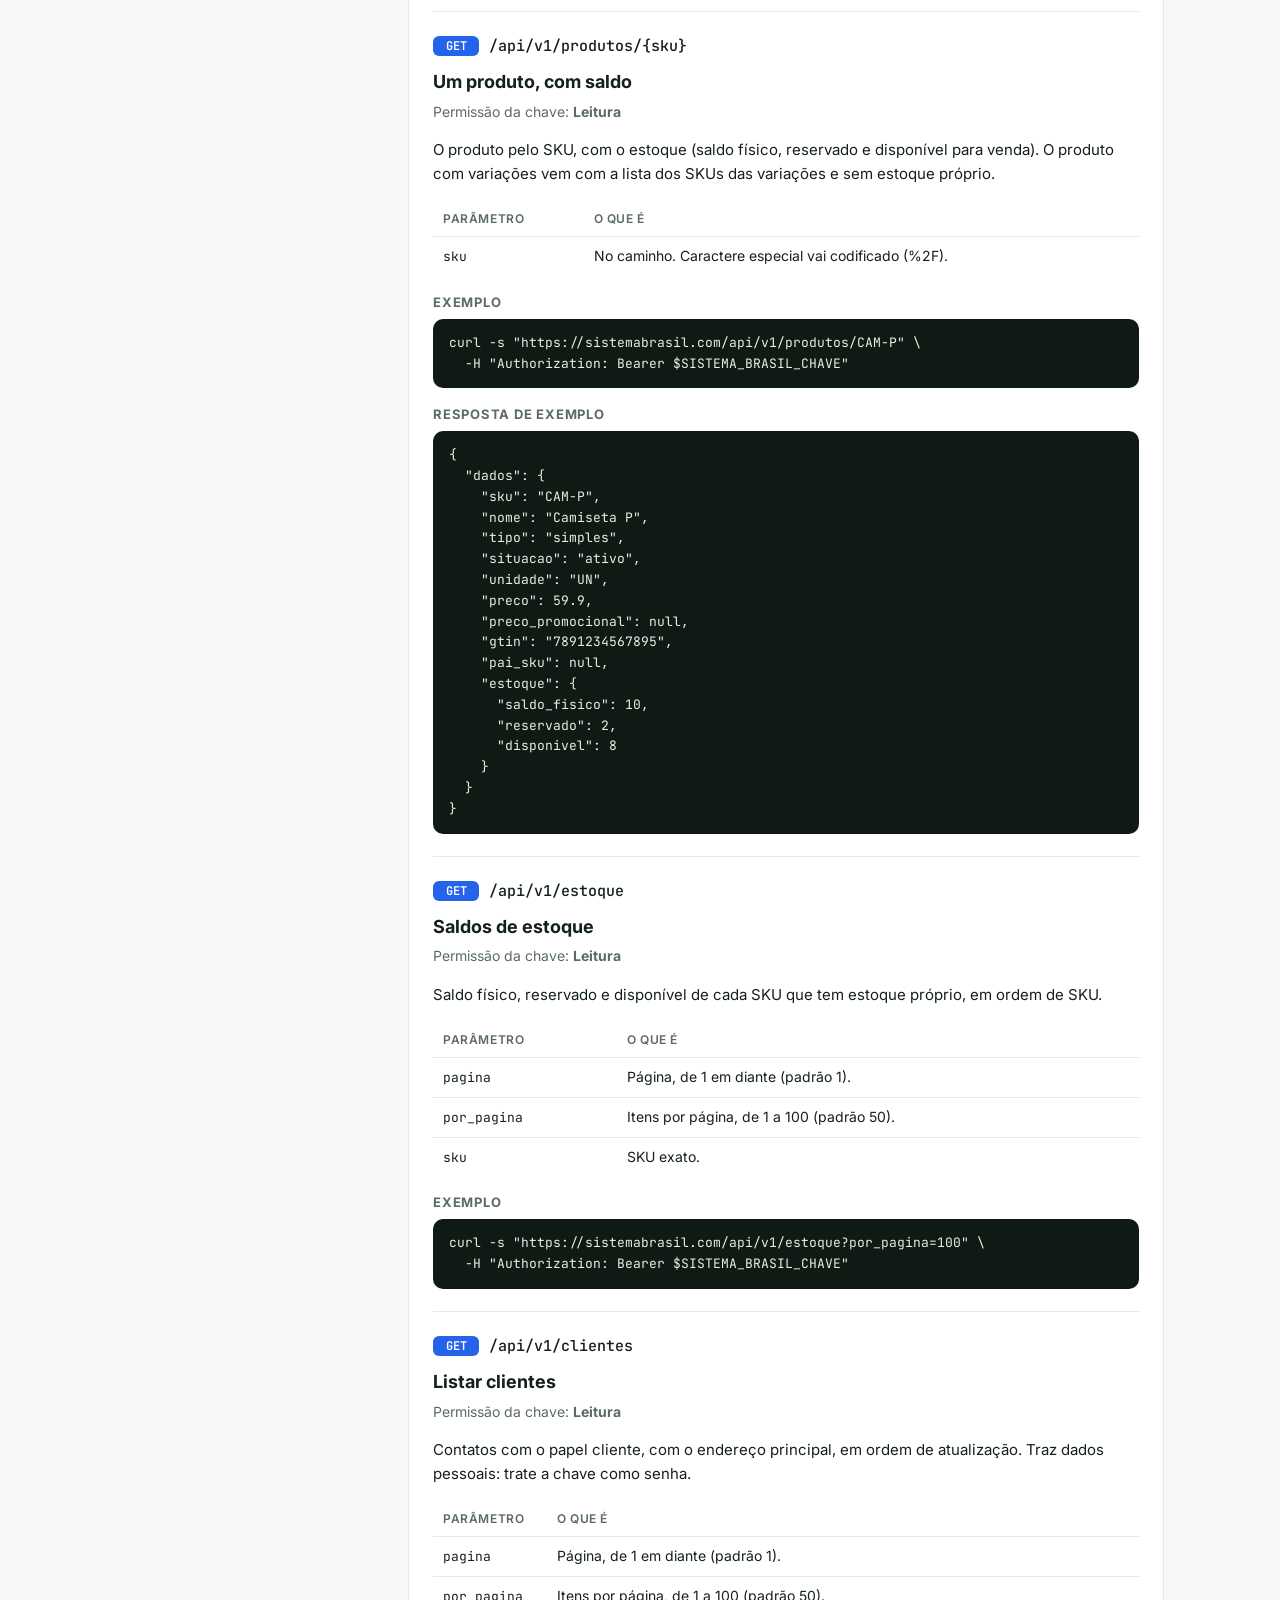
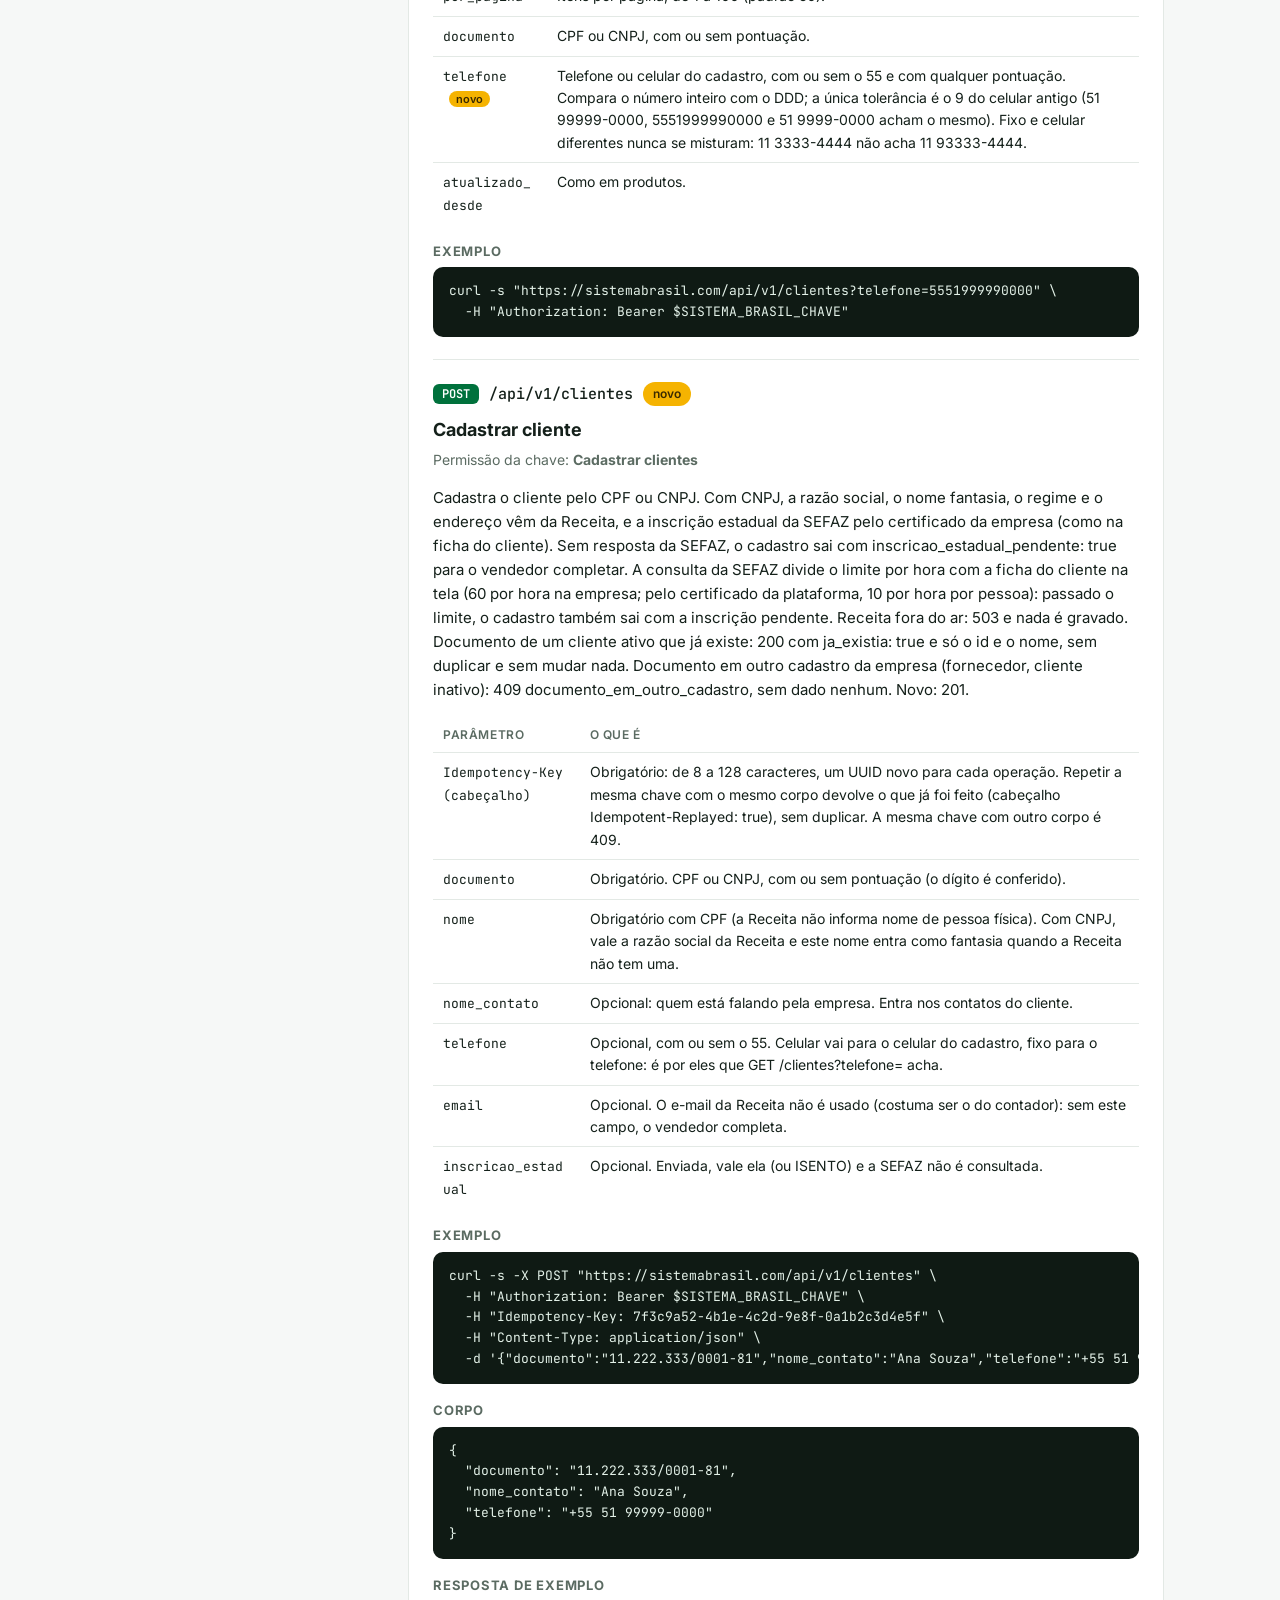
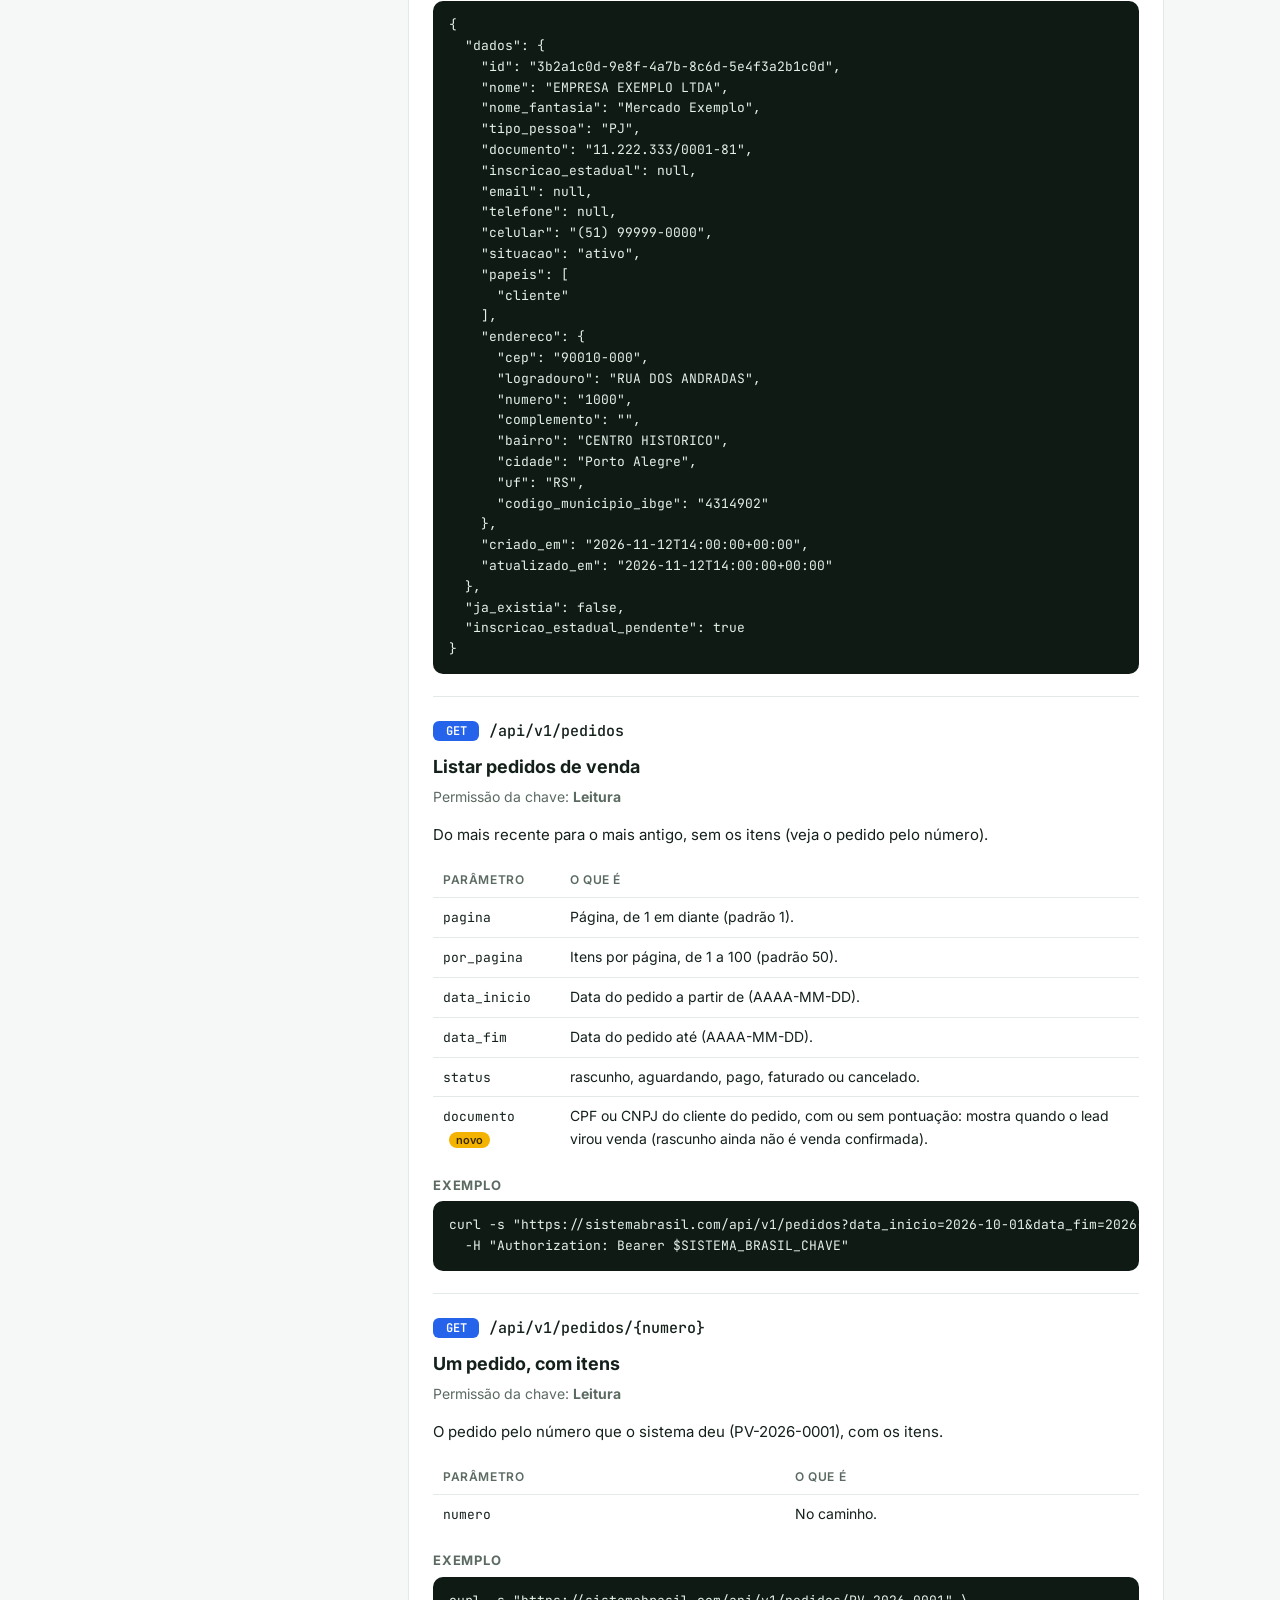
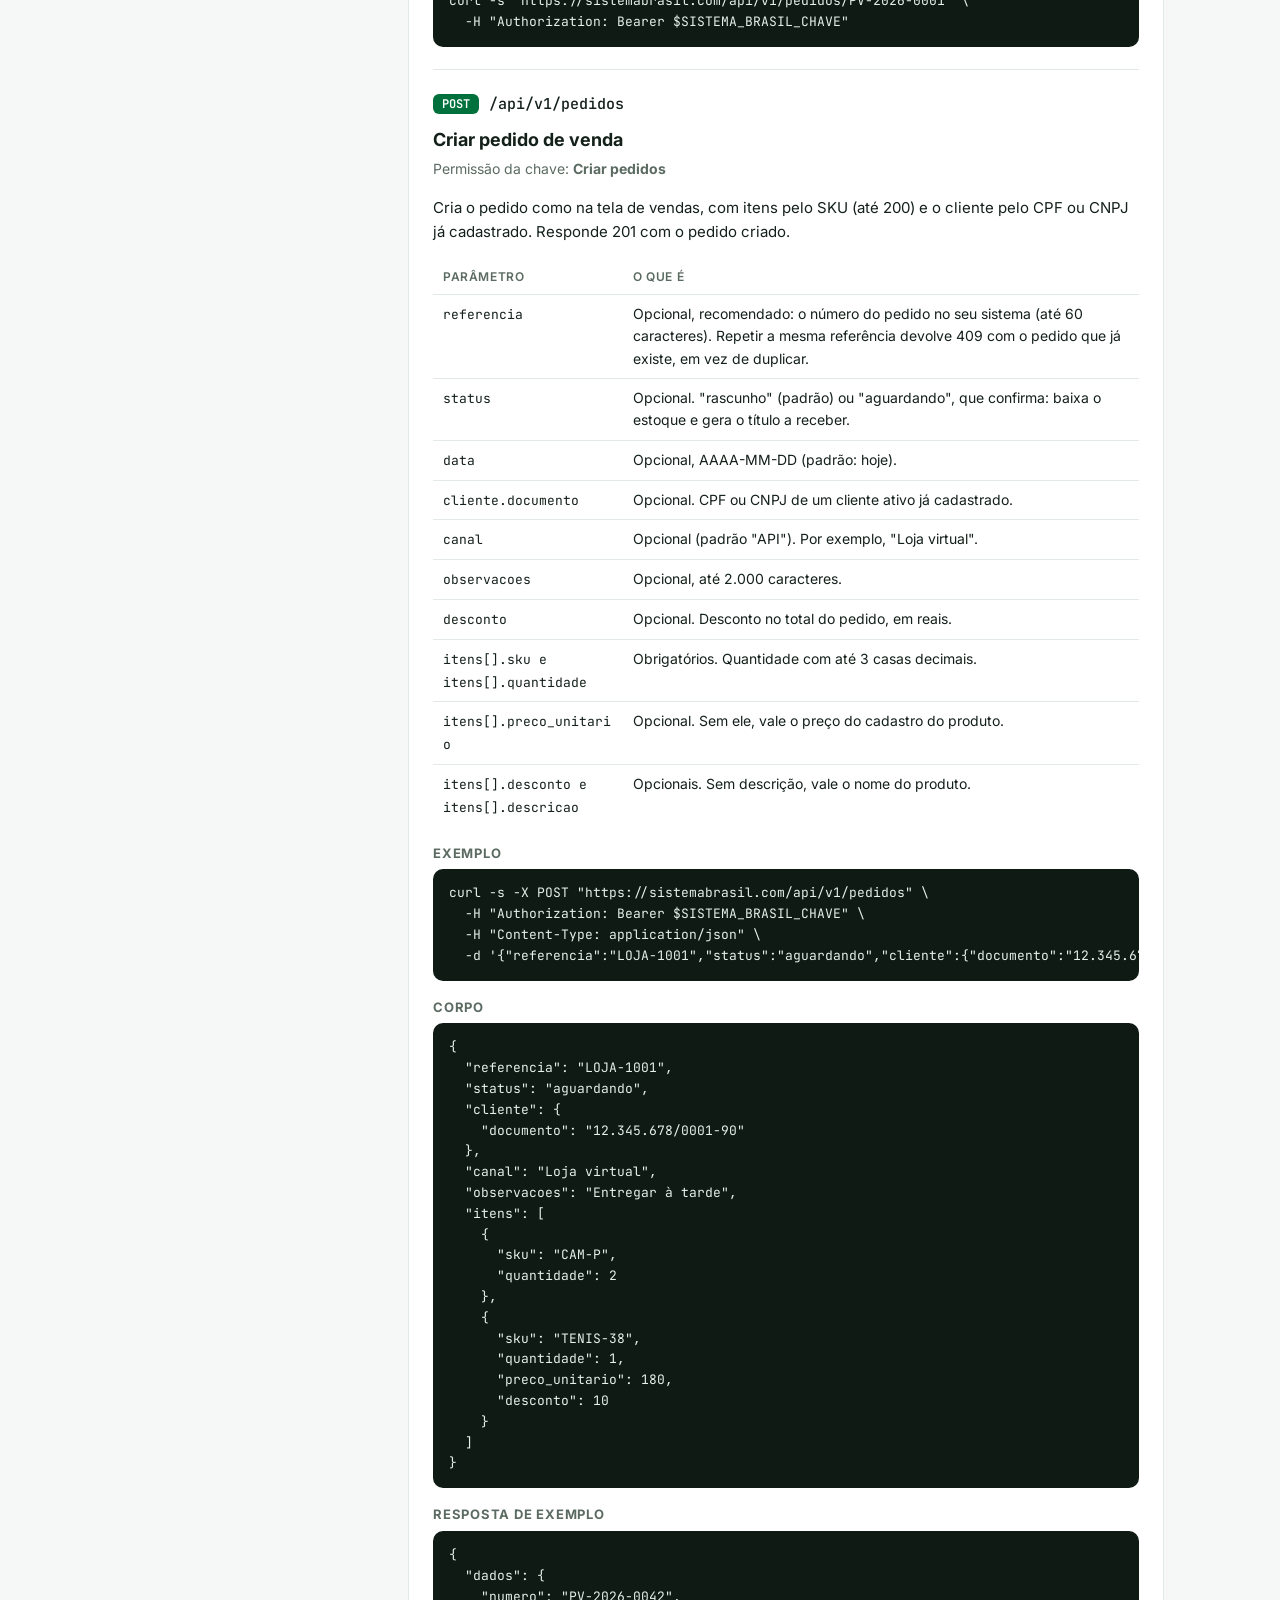
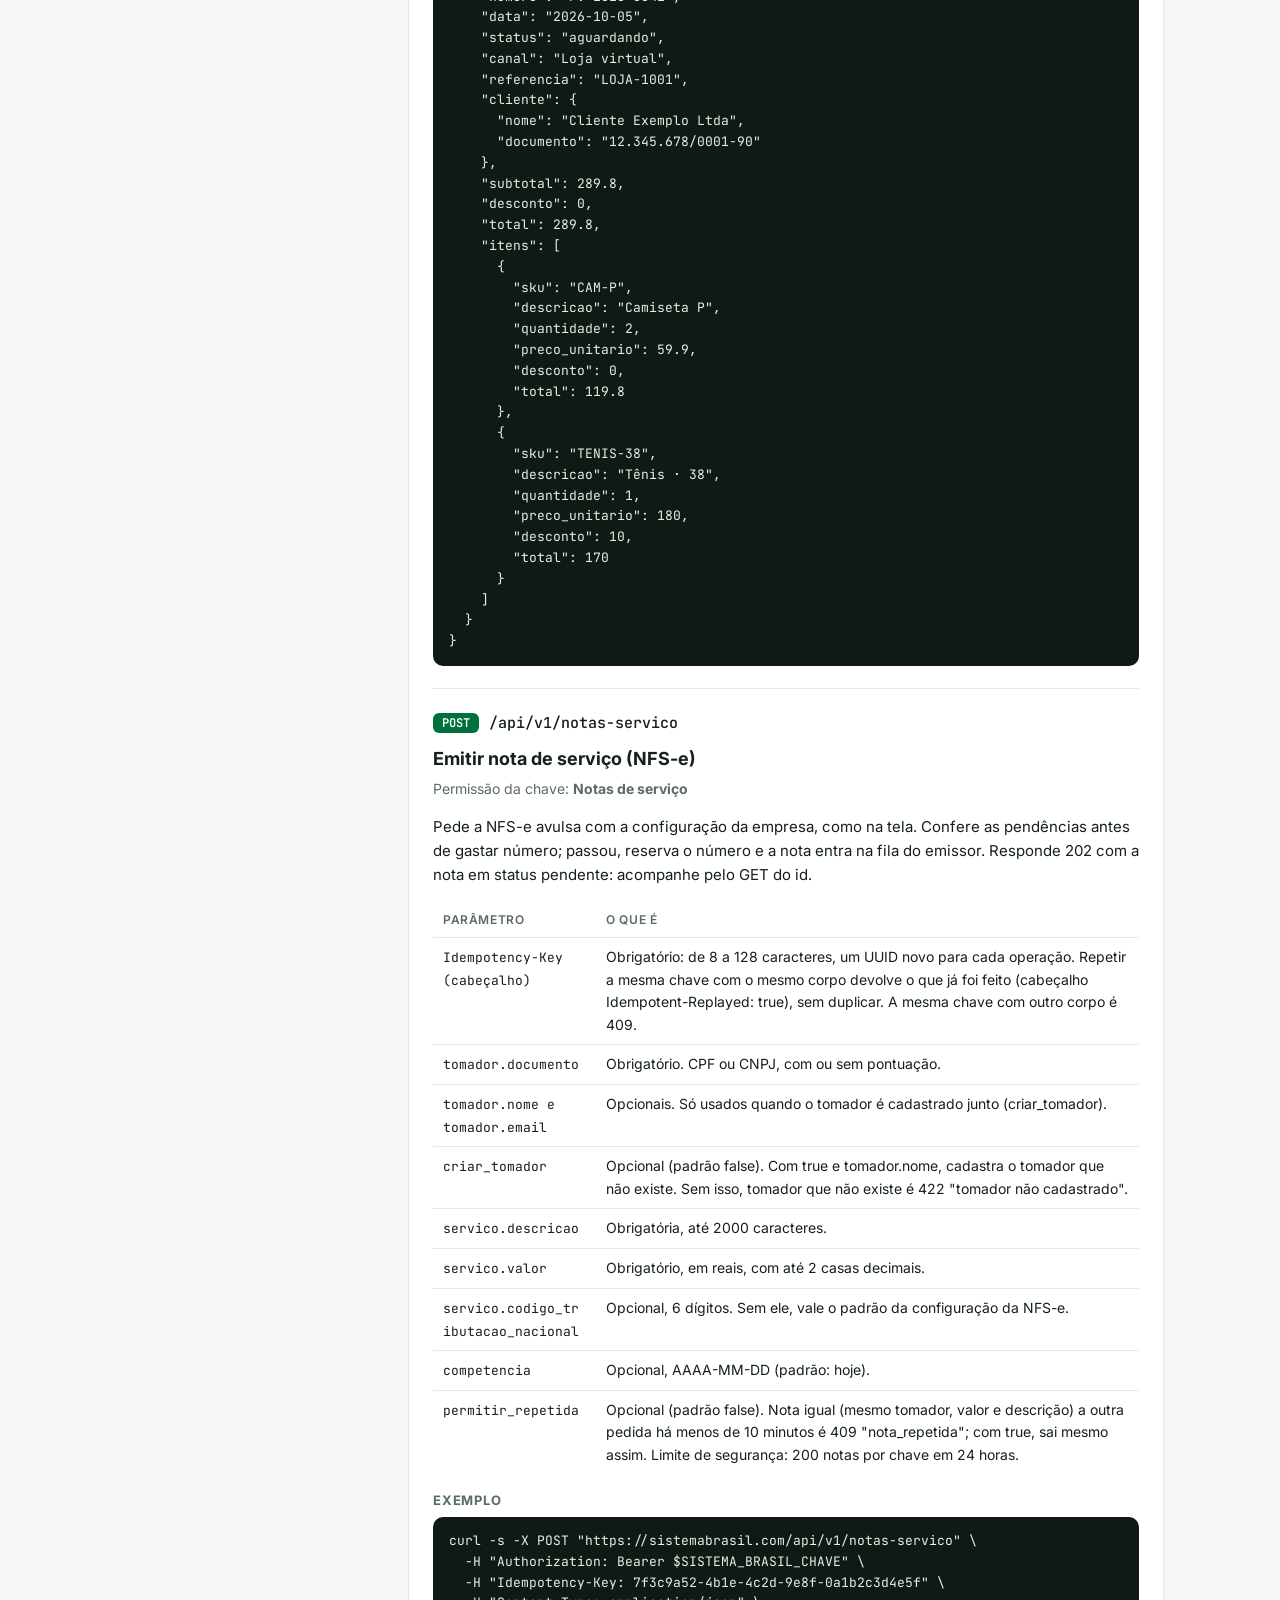
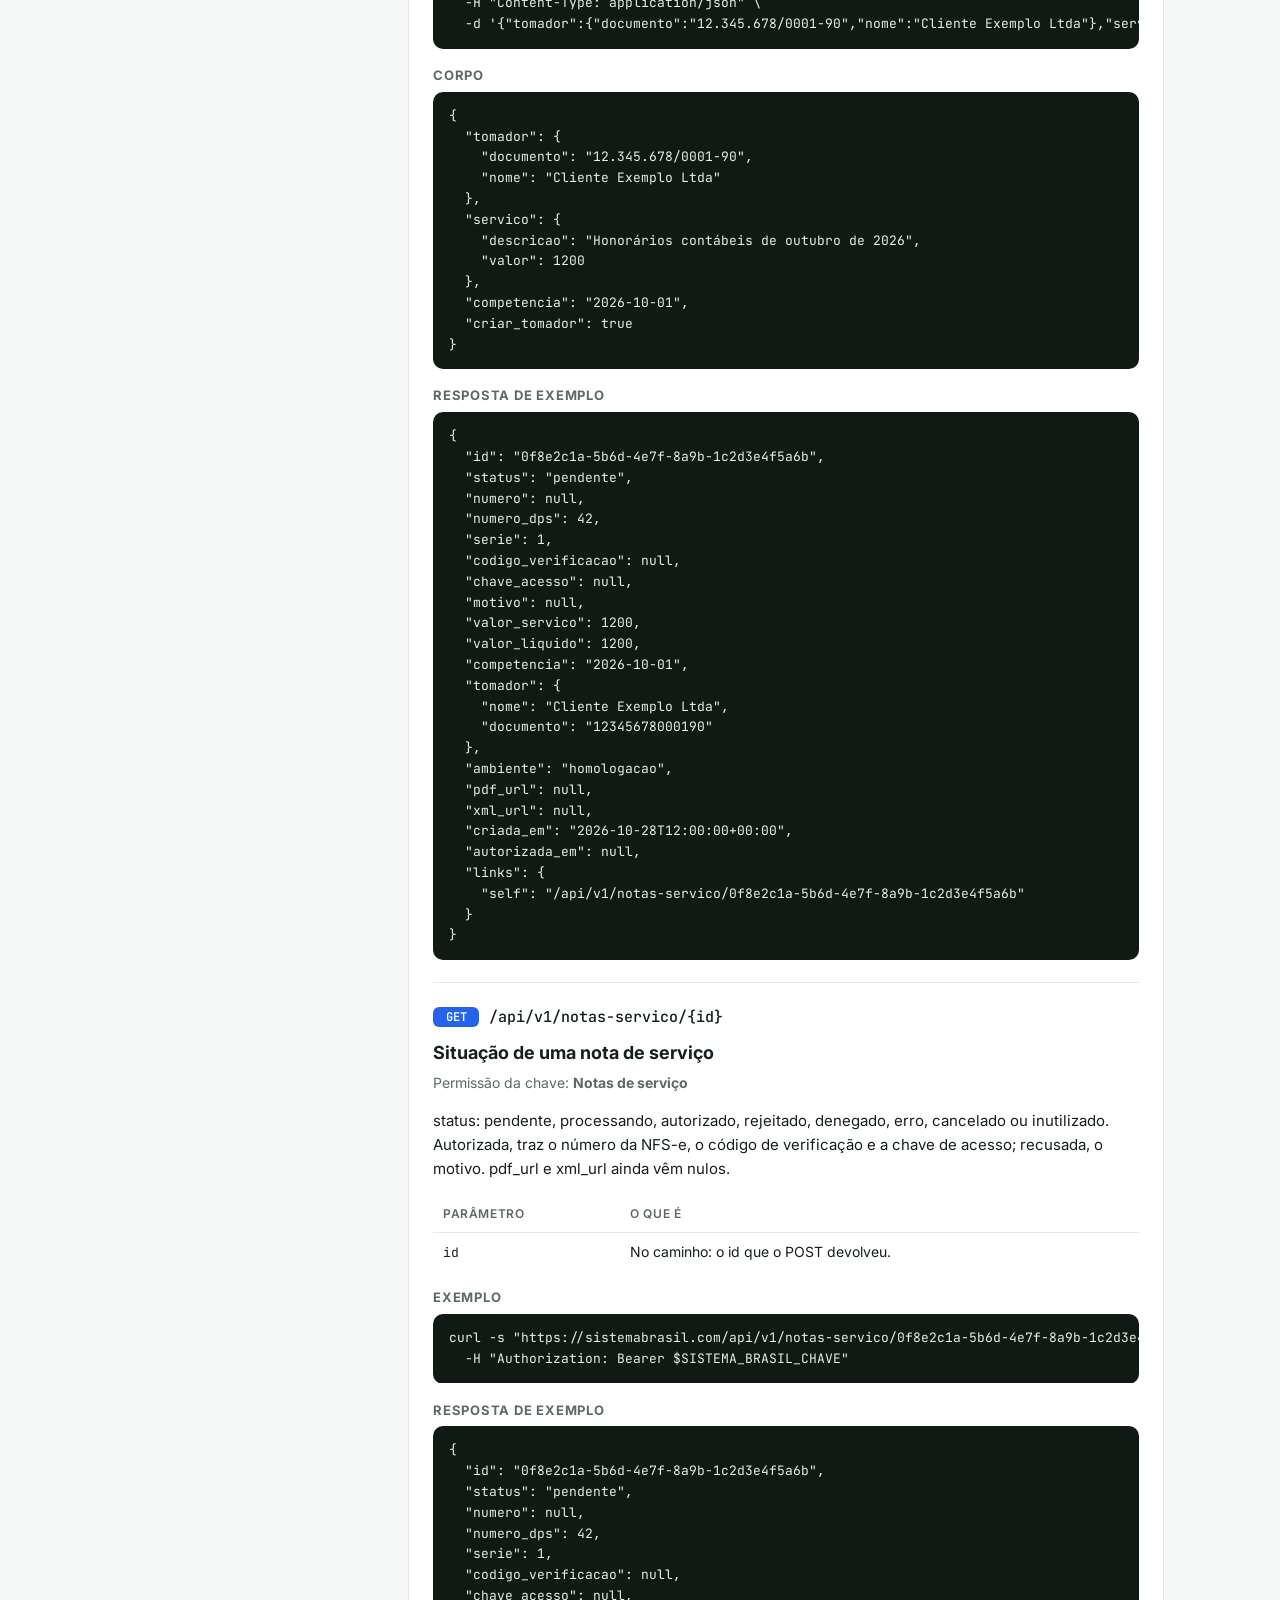
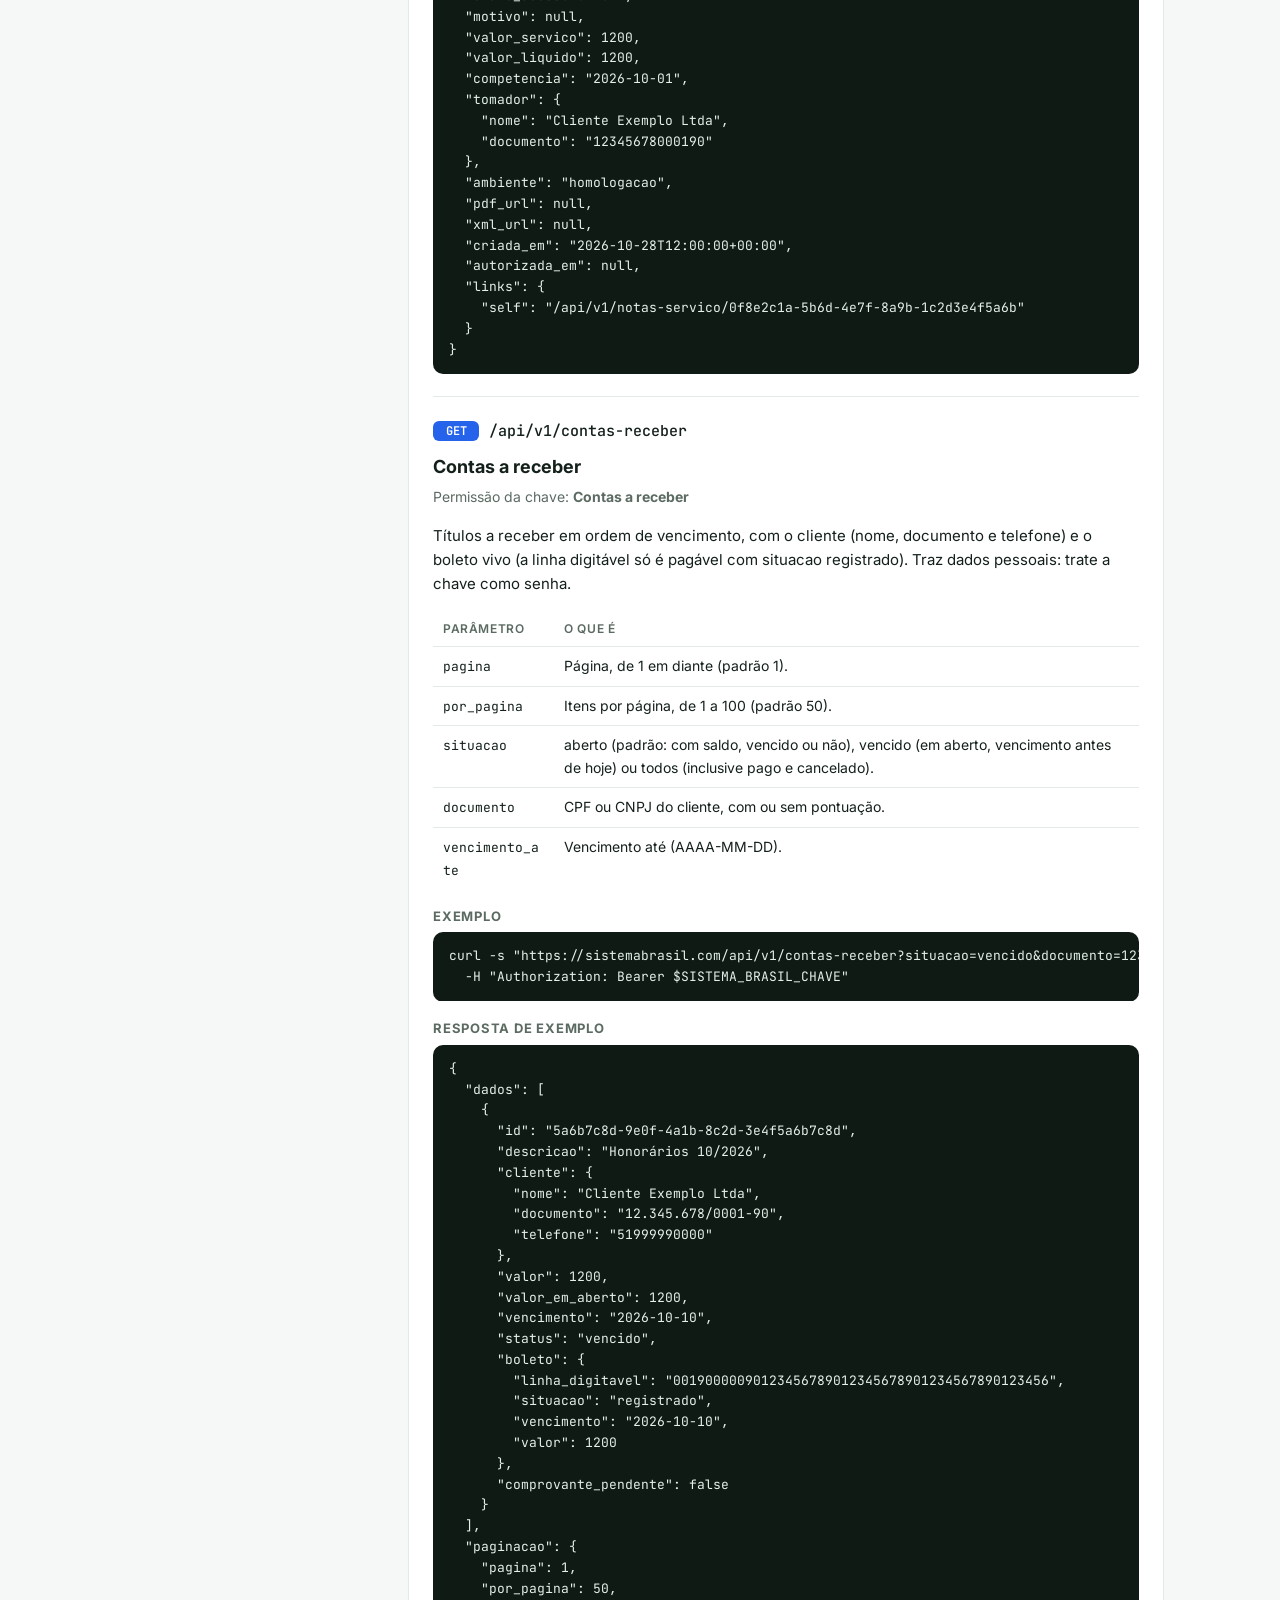
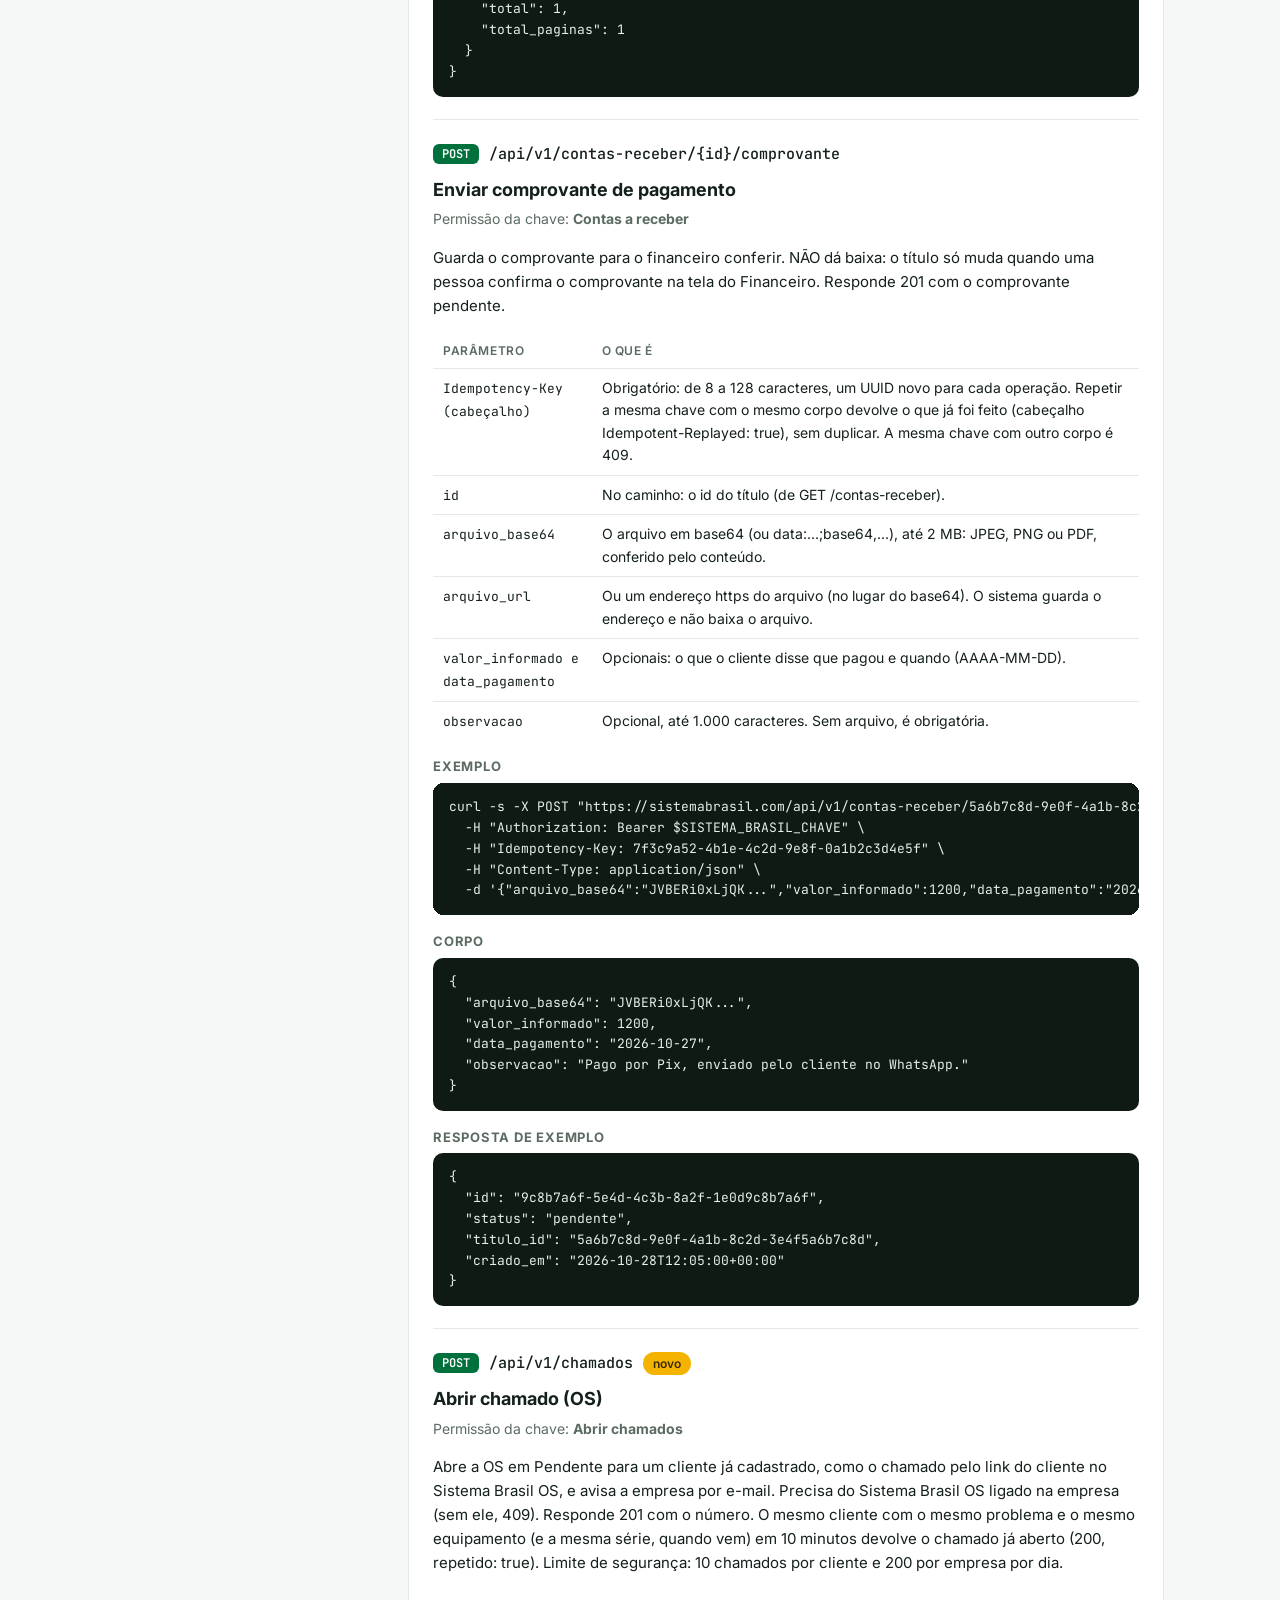
==== commit 6aaa8711: "Documentação da API: endpoints de cliente e chamado no ar desde 12/11 17h15" ====
--- a/api/index.html
+++ b/api/index.html
@@ -150,7 +150,7 @@
   
 </article>
 <article class="ep" id="criar-cliente">
-  <header><span class="met post">POST</span><code class="cam">/api/v1/clientes</code><span class="novo">novo · no ar em 13/11</span></header>
+  <header><span class="met post">POST</span><code class="cam">/api/v1/clientes</code><span class="novo">novo</span></header>
   <h3>Cadastrar cliente</h3>
   <p class="perm">Permissão da chave: <strong>Cadastrar clientes</strong></p>
   <p>Cadastra o cliente pelo CPF ou CNPJ. Com CNPJ, a razão social, o nome fantasia, o regime e o endereço vêm da Receita, e a inscrição estadual da SEFAZ pelo certificado da empresa (como na ficha do cliente). Sem resposta da SEFAZ, o cadastro sai com inscricao_estadual_pendente: true para o vendedor completar. A consulta da SEFAZ divide o limite por hora com a ficha do cliente na tela (60 por hora na empresa; pelo certificado da plataforma, 10 por hora por pessoa): passado o limite, o cadastro também sai com a inscrição pendente. Receita fora do ar: 503 e nada é gravado. Documento de um cliente ativo que já existe: 200 com ja_existia: true e só o id e o nome, sem duplicar e sem mudar nada. Documento em outro cadastro da empresa (fornecedor, cliente inativo): 409 documento_em_outro_cadastro, sem dado nenhum. Novo: 201.</p>
@@ -434,7 +434,7 @@
 }</code></pre>
 </article>
 <article class="ep" id="criar-chamado">
-  <header><span class="met post">POST</span><code class="cam">/api/v1/chamados</code><span class="novo">novo · no ar em 13/11</span></header>
+  <header><span class="met post">POST</span><code class="cam">/api/v1/chamados</code><span class="novo">novo</span></header>
   <h3>Abrir chamado (OS)</h3>
   <p class="perm">Permissão da chave: <strong>Abrir chamados</strong></p>
   <p>Abre a OS em Pendente para um cliente já cadastrado, como o chamado pelo link do cliente no Sistema Brasil OS, e avisa a empresa por e-mail. Precisa do Sistema Brasil OS ligado na empresa (sem ele, 409). Responde 201 com o número. O mesmo cliente com o mesmo problema e o mesmo equipamento (e a mesma série, quando vem) em 10 minutos devolve o chamado já aberto (200, repetido: true). Limite de segurança: 10 chamados por cliente e 200 por empresa por dia.</p>
@@ -474,7 +474,7 @@
 }</code></pre>
 </article>
 <article class="ep" id="chamado">
-  <header><span class="met get">GET</span><code class="cam">/api/v1/chamados/{numero}</code><span class="novo">novo · no ar em 13/11</span></header>
+  <header><span class="met get">GET</span><code class="cam">/api/v1/chamados/{numero}</code><span class="novo">novo</span></header>
   <h3>Situação de um chamado</h3>
   <p class="perm">Permissão da chave: <strong>Abrir chamados</strong></p>
   <p>Um chamado que a API abriu nesta empresa, pelo número e pelo documento do cliente: a situação (situacao e o nome da tela em situacao_rotulo), quando abriu, a última atualização, o prazo, o nome do cliente e o equipamento. Sem valores, custo, técnico nem o documento. Sem o documento, com outro documento, ou OS aberta pela equipe: o mesmo 404.</p>
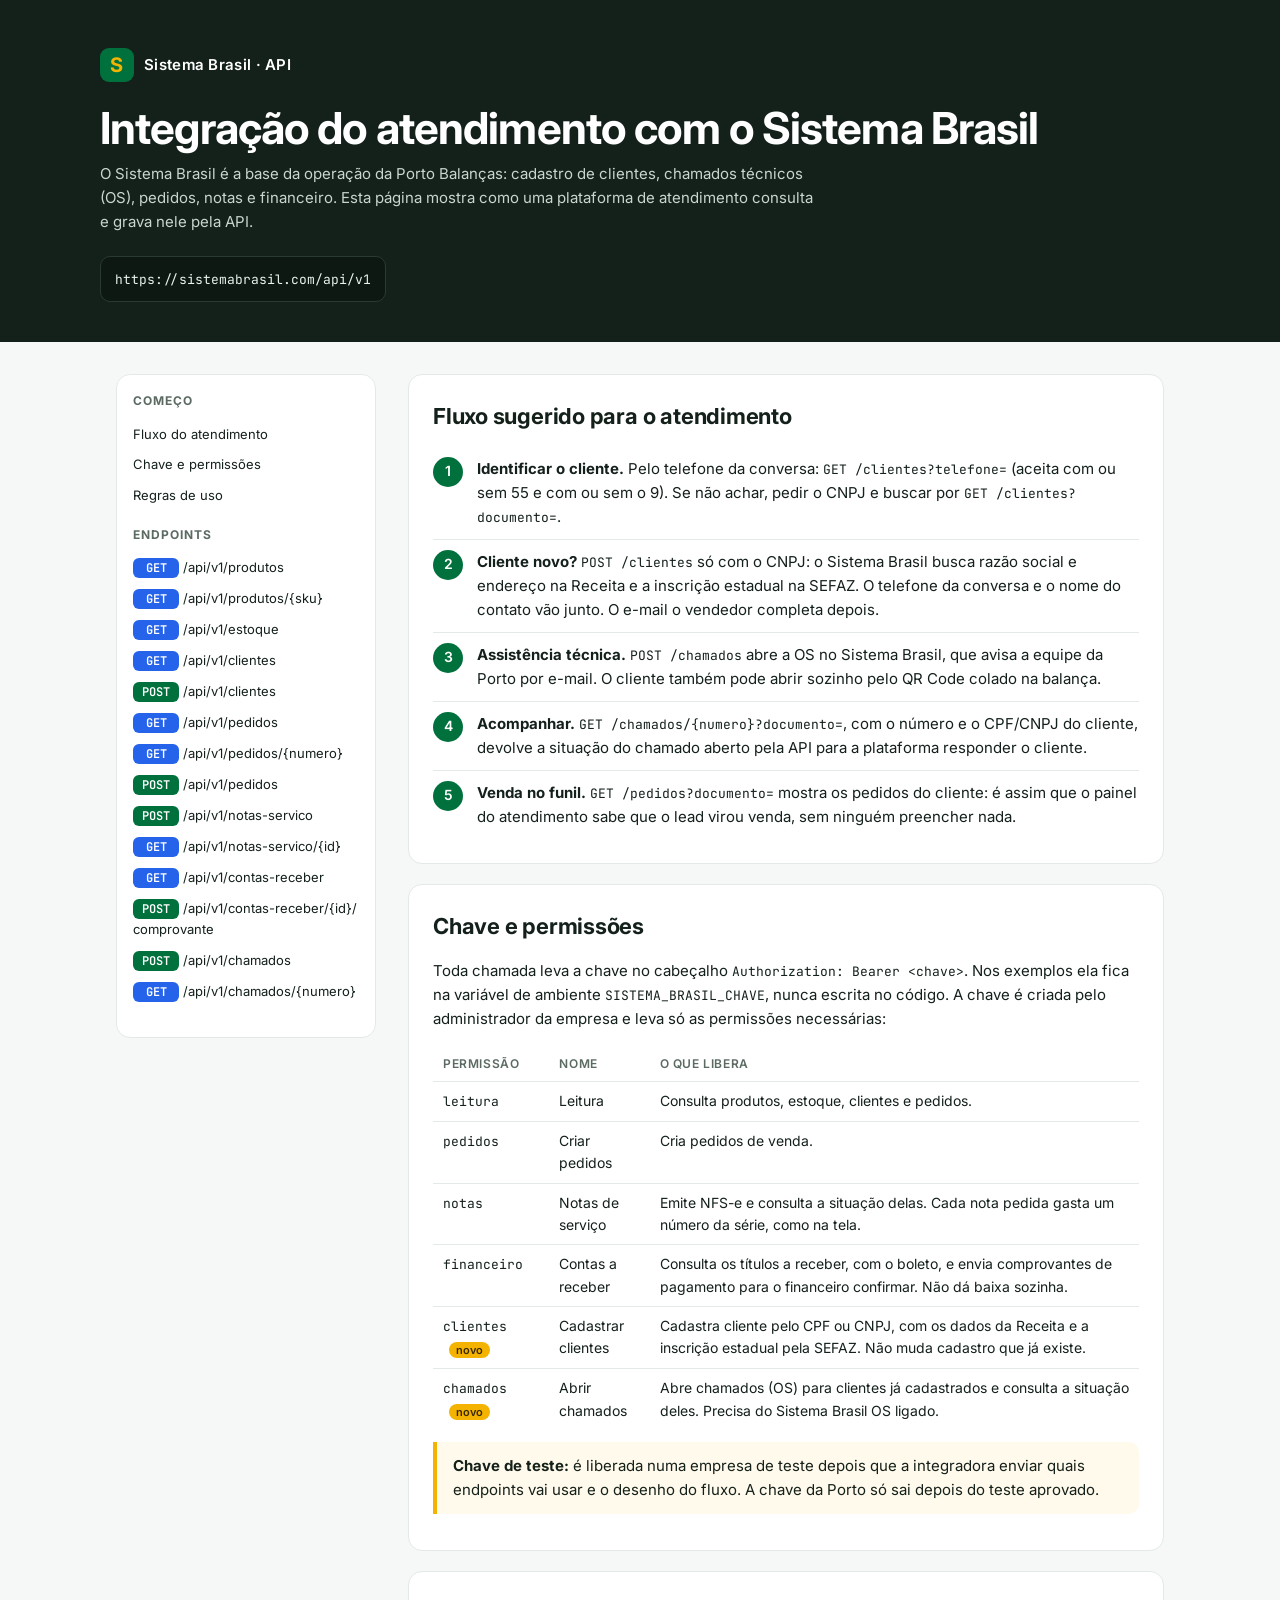
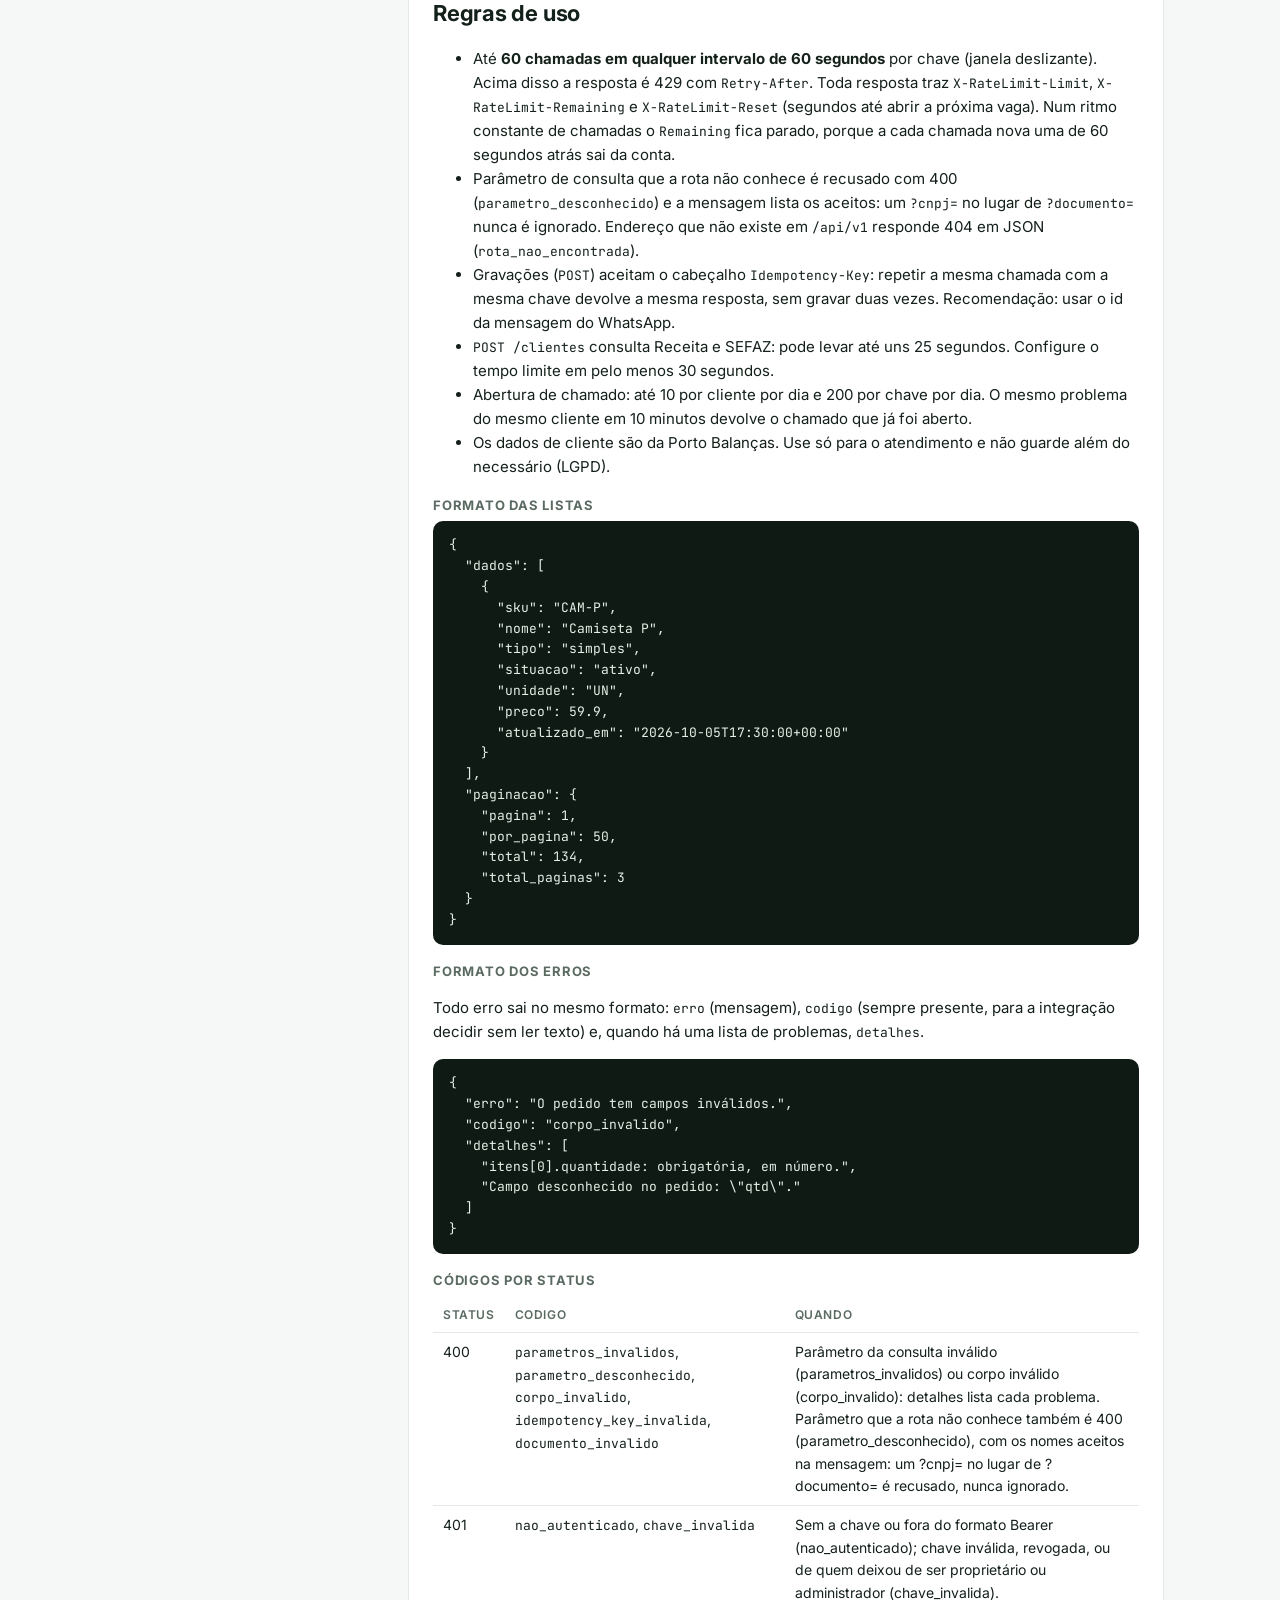
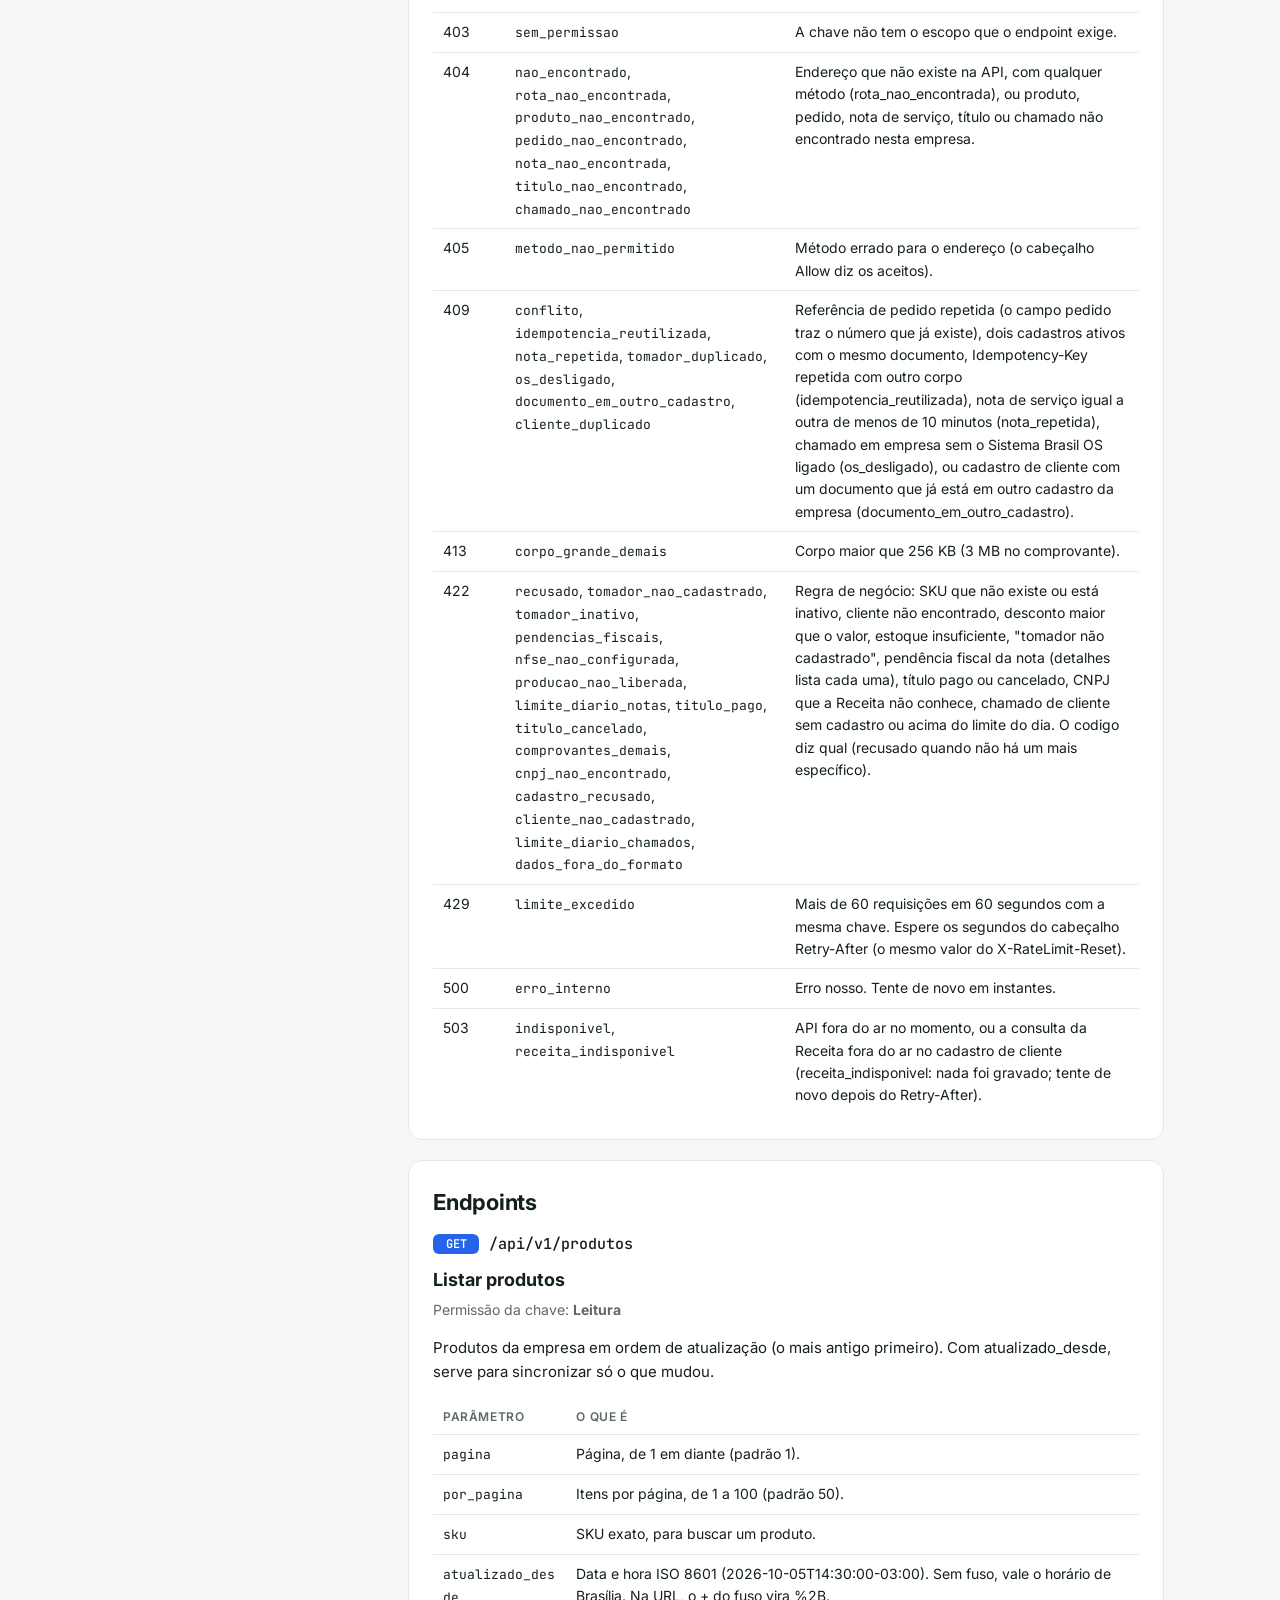
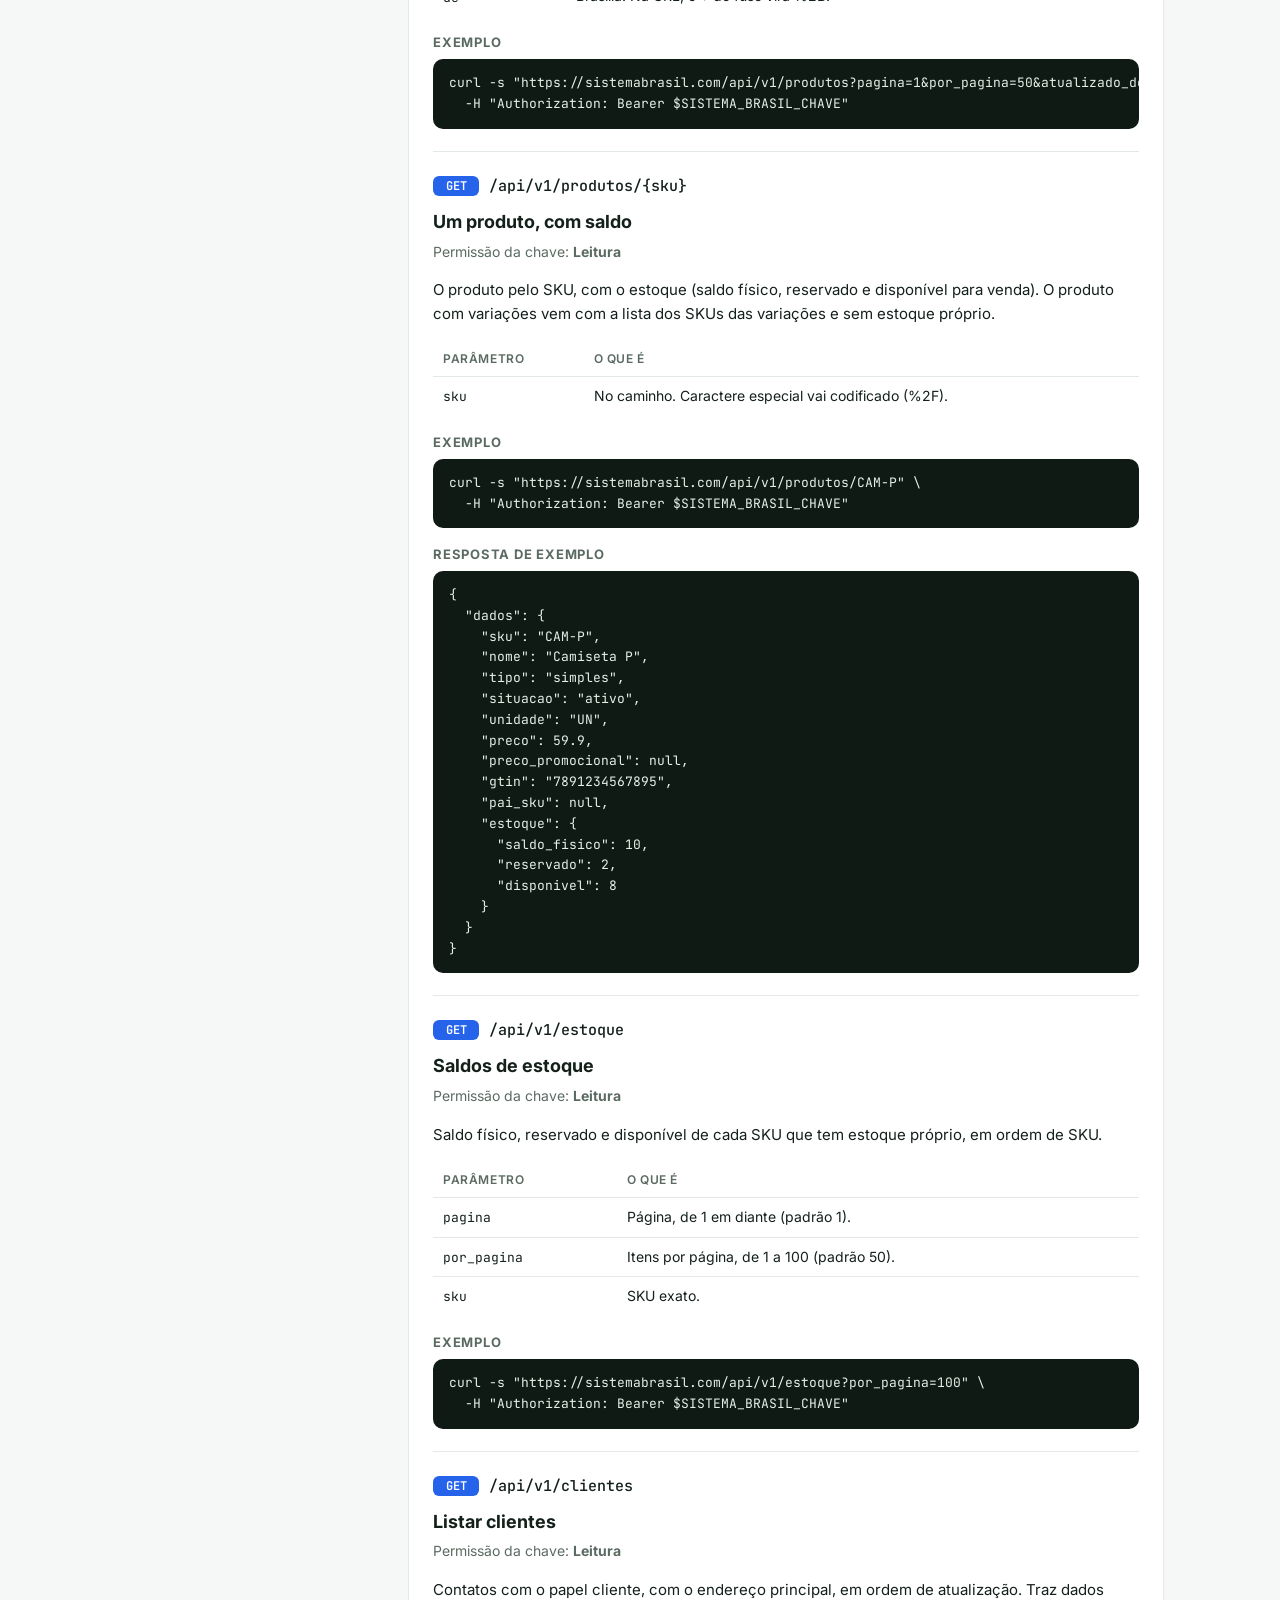
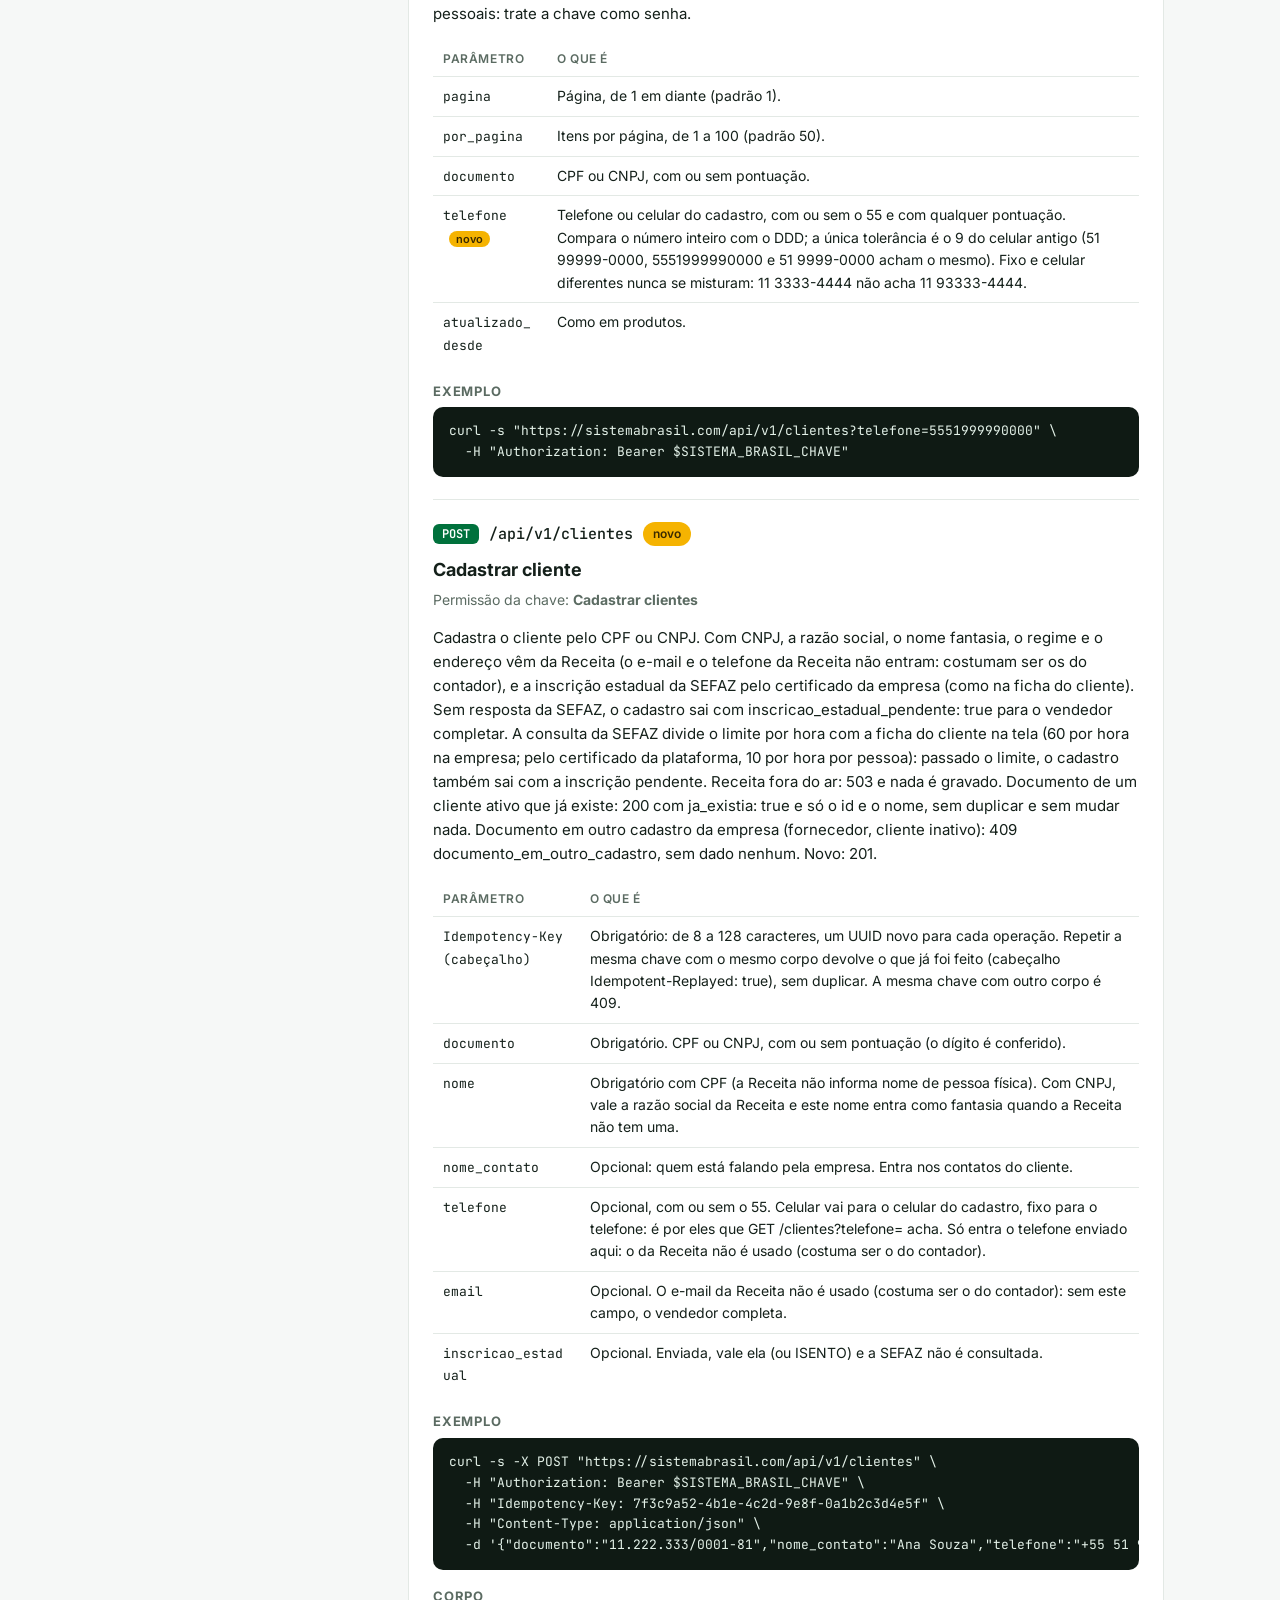
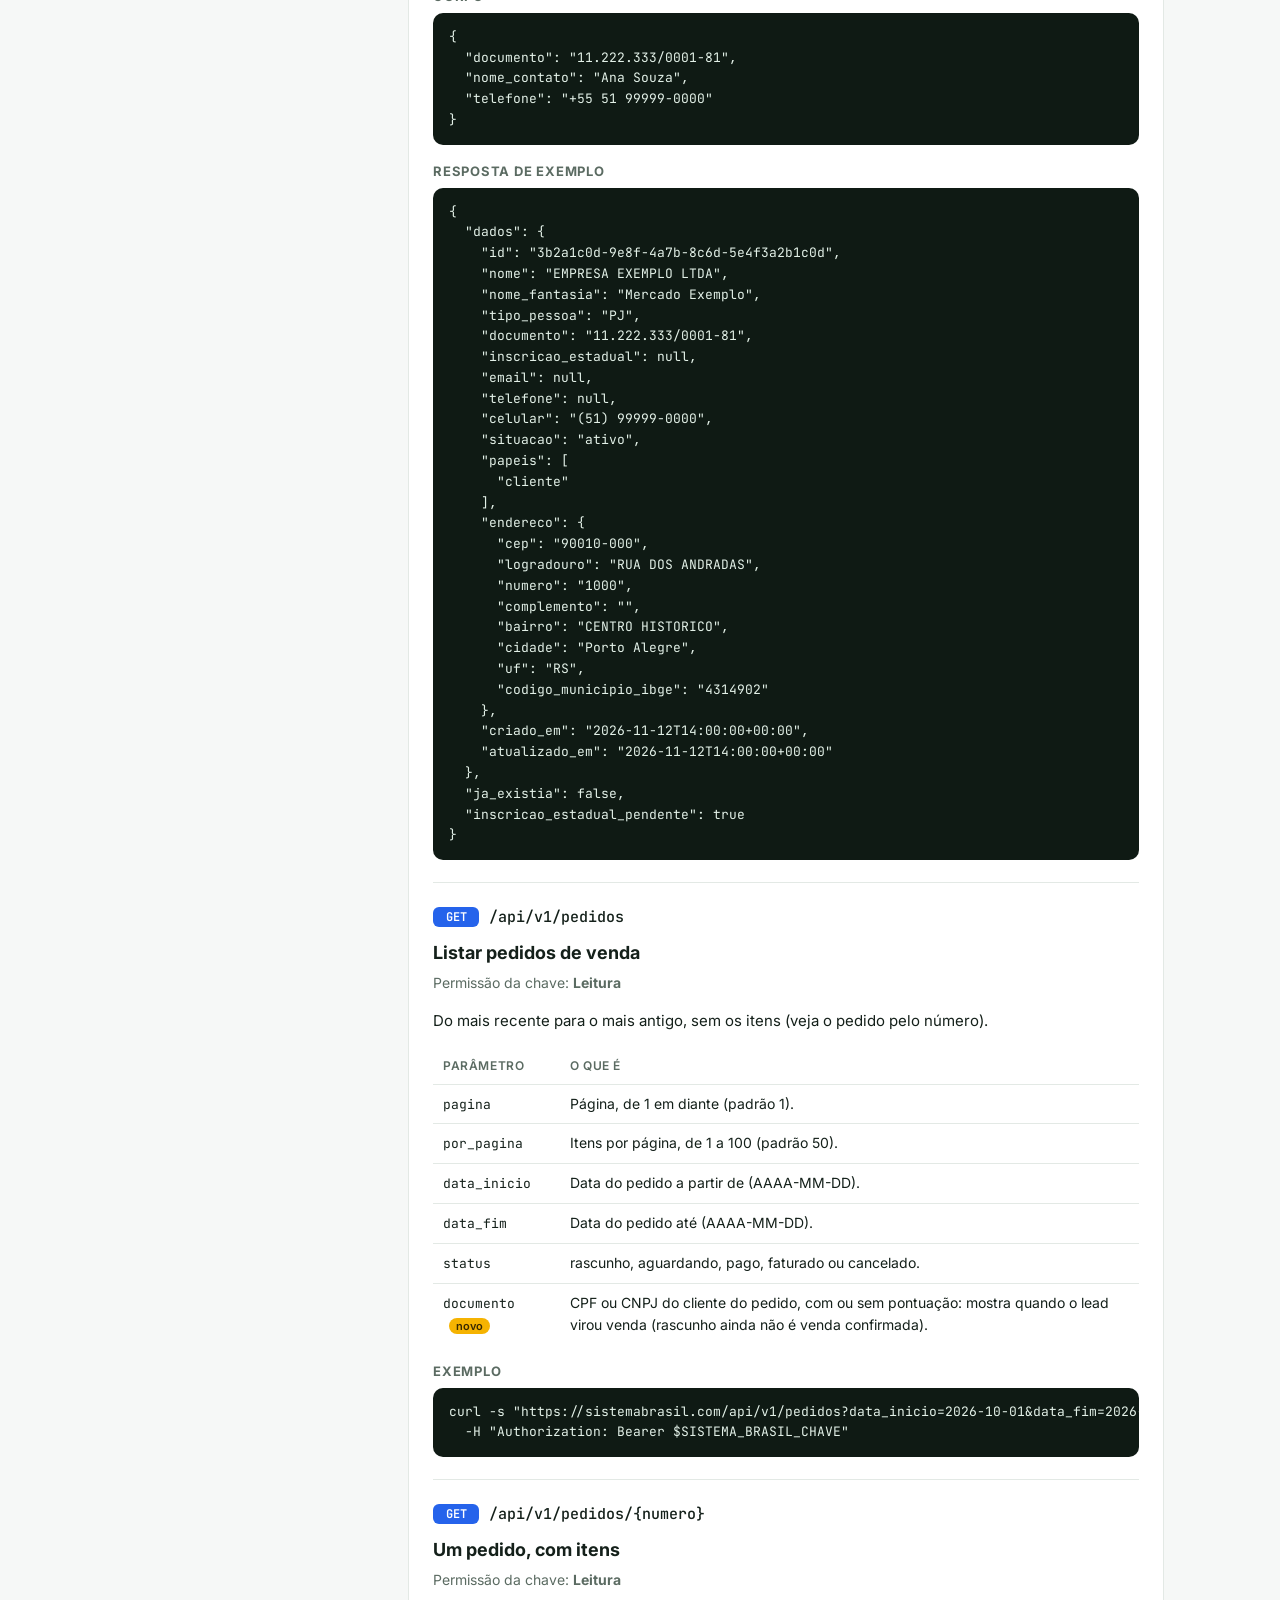
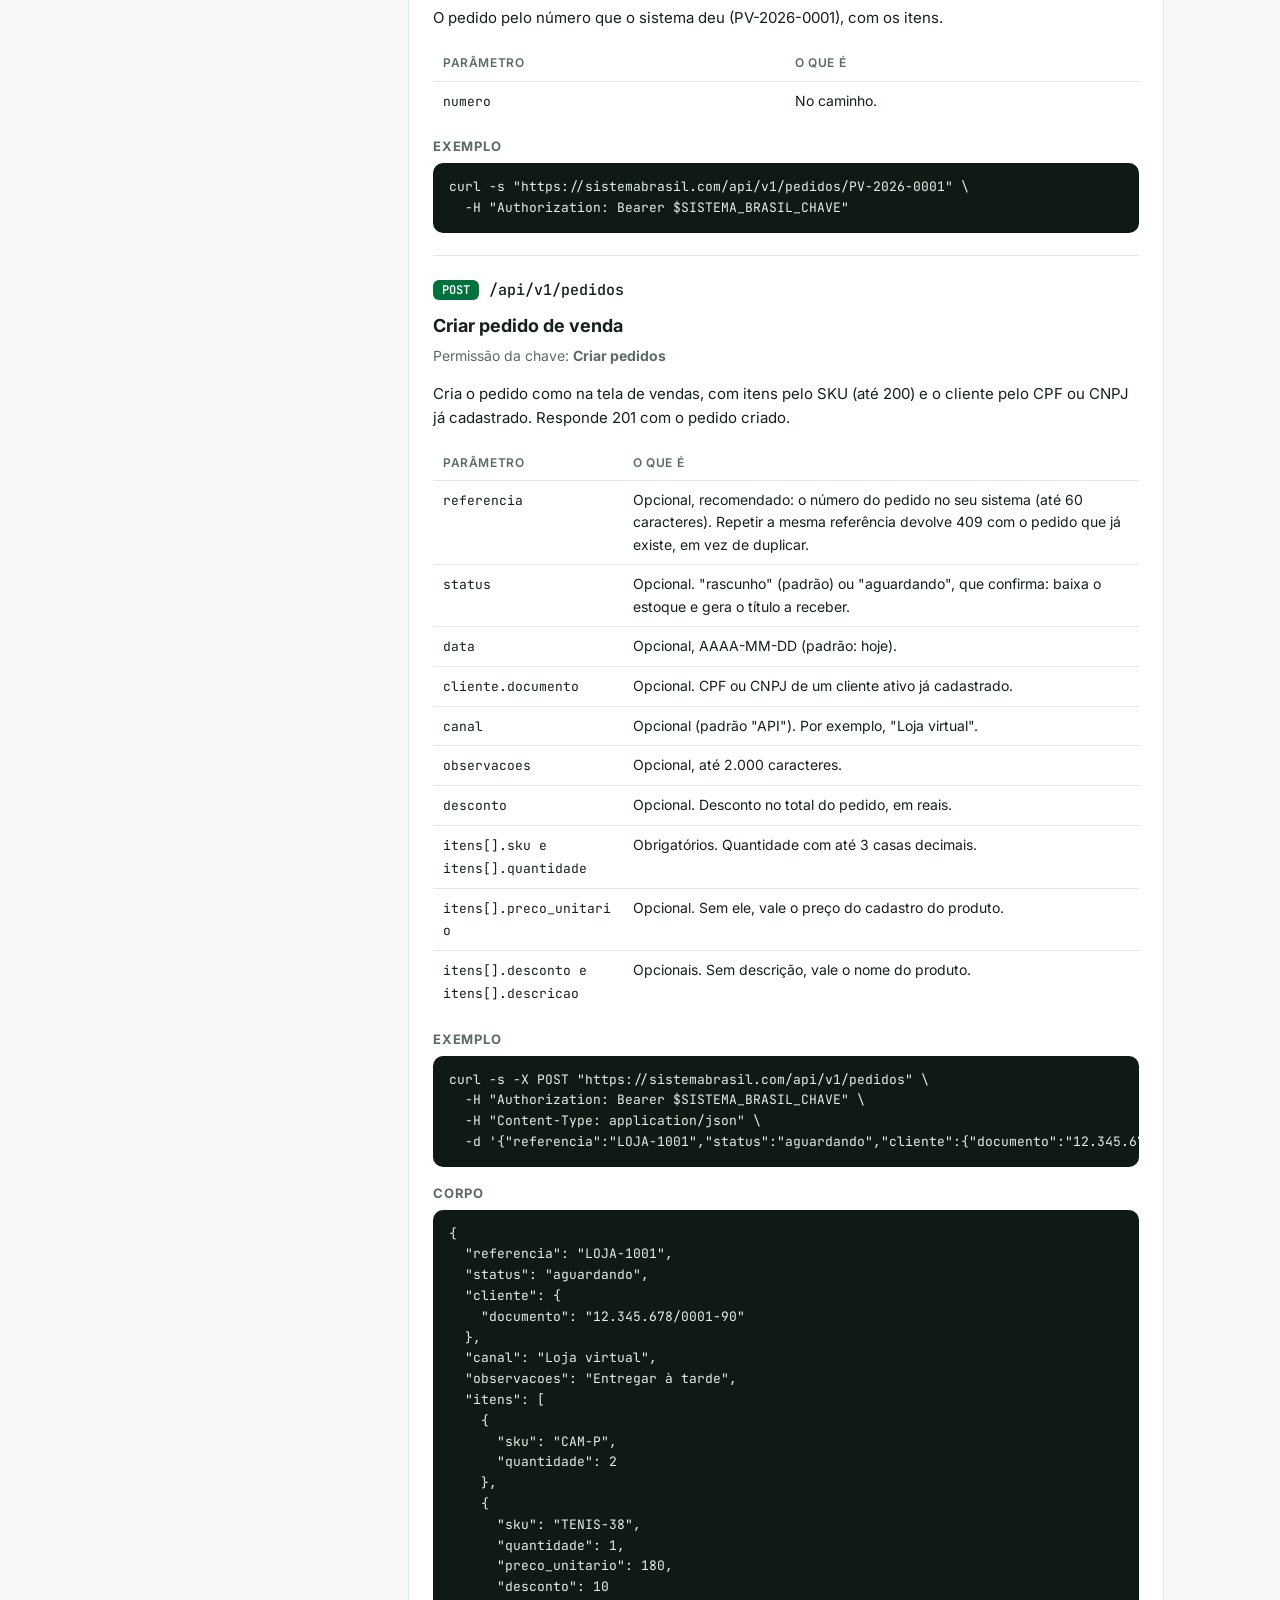
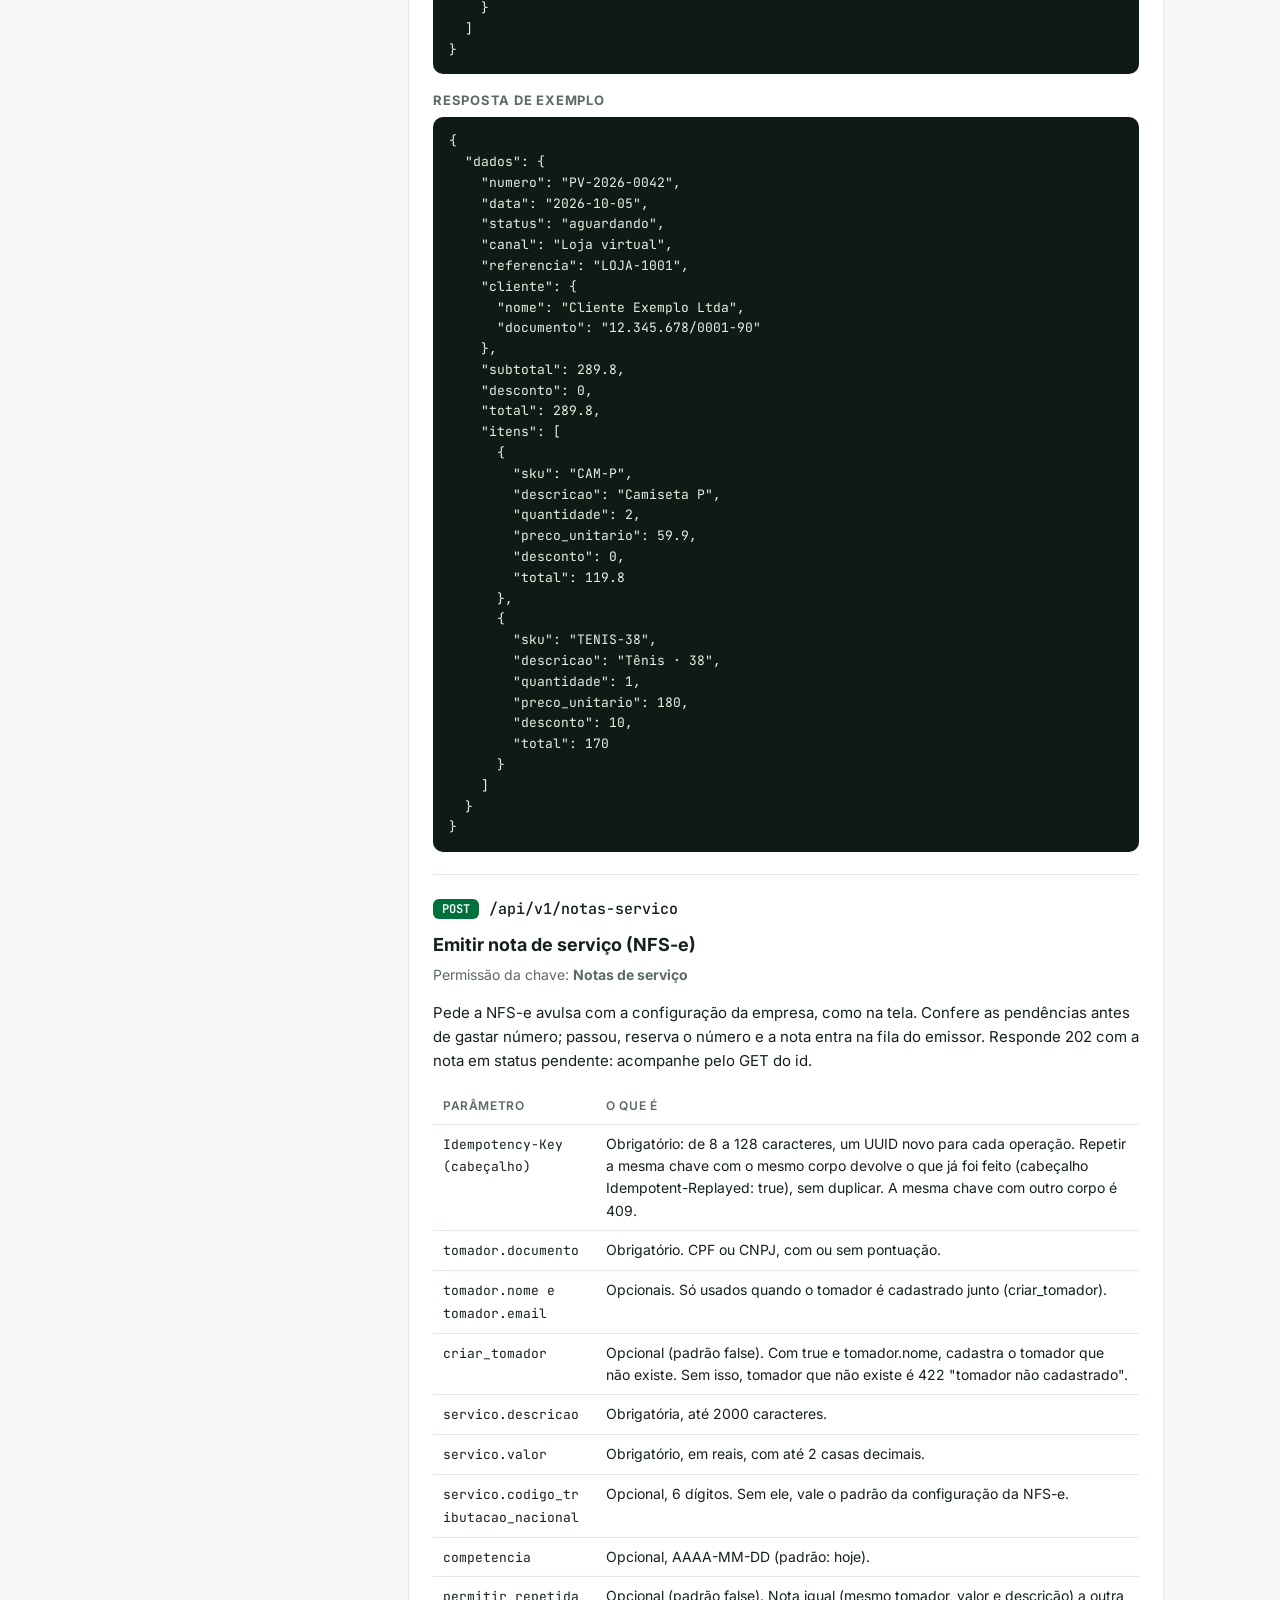
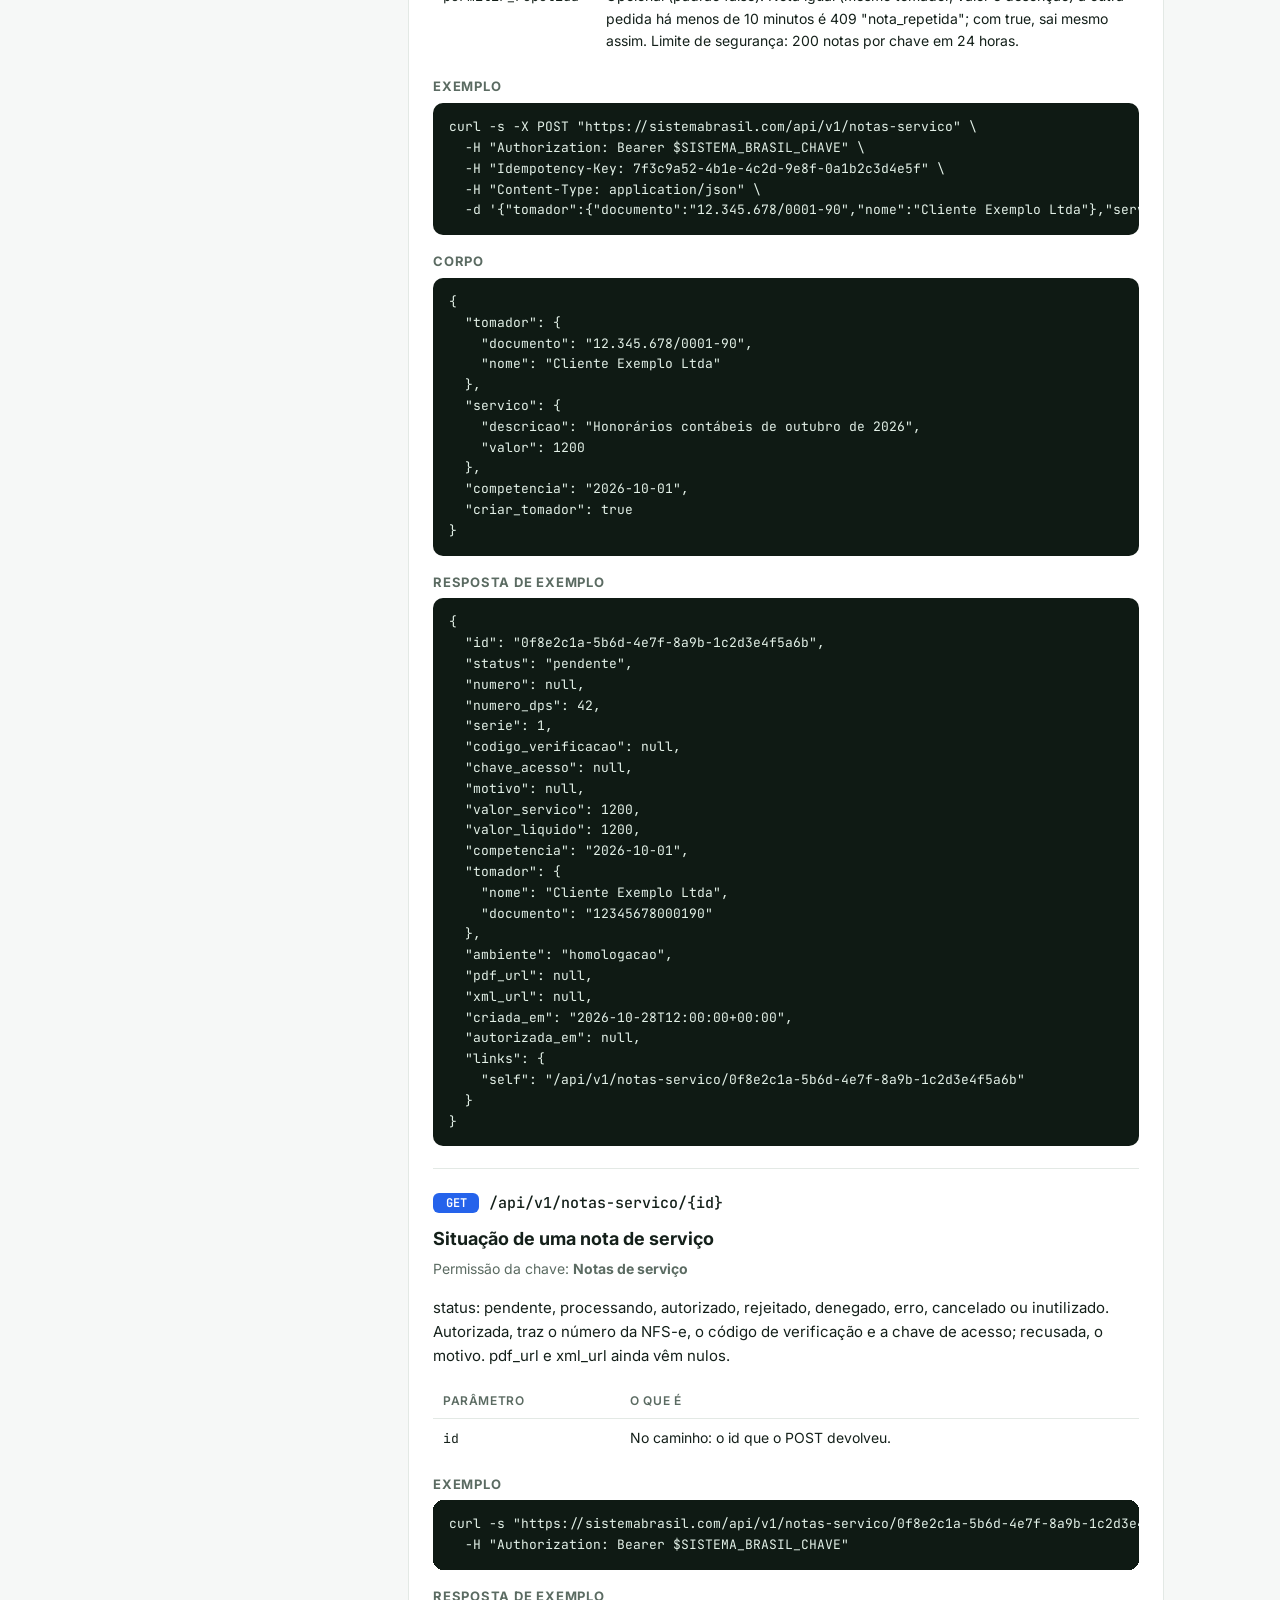
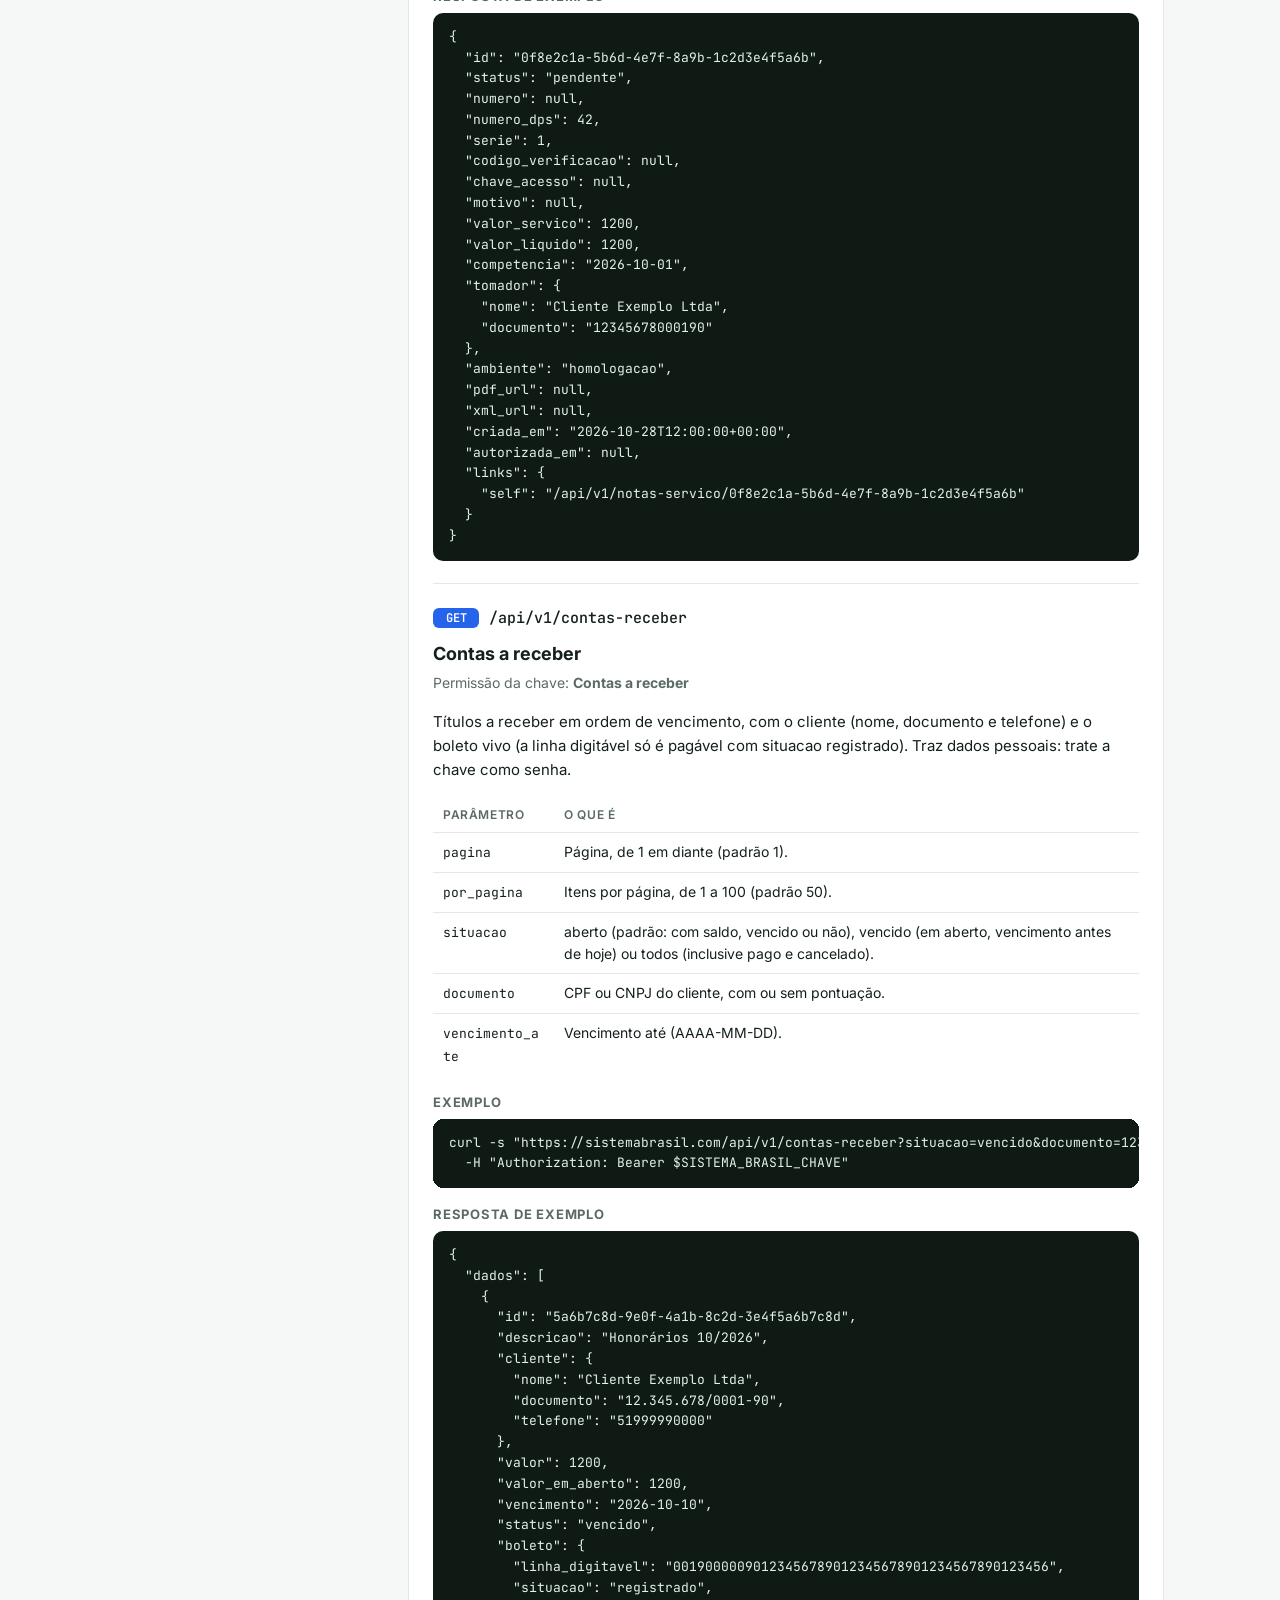
==== commit eab855ad: "Documentação da API: erro sempre com codigo, parâmetro desconhecido recusado, 404 em JSON, X-RateLim" ====
--- a/api/index.html
+++ b/api/index.html
@@ -54,7 +54,8 @@
 </section>
 <section id="regras"><h2>Regras de uso</h2>
 <ul>
-<li>Até <strong>60 chamadas por minuto</strong> por chave. Acima disso a resposta é 429.</li>
+<li>Até <strong>60 chamadas em qualquer intervalo de 60 segundos</strong> por chave (janela deslizante). Acima disso a resposta é 429 com <code>Retry-After</code>. Toda resposta traz <code>X-RateLimit-Limit</code>, <code>X-RateLimit-Remaining</code> e <code>X-RateLimit-Reset</code> (segundos até abrir a próxima vaga). Num ritmo constante de chamadas o <code>Remaining</code> fica parado, porque a cada chamada nova uma de 60 segundos atrás sai da conta.</li>
+<li>Parâmetro de consulta que a rota não conhece é recusado com 400 (<code>parametro_desconhecido</code>) e a mensagem lista os aceitos: um <code>?cnpj=</code> no lugar de <code>?documento=</code> nunca é ignorado. Endereço que não existe em <code>/api/v1</code> responde 404 em JSON (<code>rota_nao_encontrada</code>).</li>
 <li>Gravações (<code>POST</code>) aceitam o cabeçalho <code>Idempotency-Key</code>: repetir a mesma chamada com a mesma chave devolve a mesma resposta, sem gravar duas vezes. Recomendação: usar o id da mensagem do WhatsApp.</li>
 <li><code>POST /clientes</code> consulta Receita e SEFAZ: pode levar até uns 25 segundos. Configure o tempo limite em pelo menos 30 segundos.</li>
 <li>Abertura de chamado: até 10 por cliente por dia e 200 por chave por dia. O mesmo problema do mesmo cliente em 10 minutos devolve o chamado que já foi aberto.</li>
@@ -79,13 +80,18 @@
     &quot;total_paginas&quot;: 3
   }
 }</code></pre>
-<h4>Formato dos erros</h4><pre class="cod"><code>{
+<h4>Formato dos erros</h4>
+<p>Todo erro sai no mesmo formato: <code>erro</code> (mensagem), <code>codigo</code> (sempre presente, para a integração decidir sem ler texto) e, quando há uma lista de problemas, <code>detalhes</code>.</p>
+<pre class="cod"><code>{
   &quot;erro&quot;: &quot;O pedido tem campos inválidos.&quot;,
+  &quot;codigo&quot;: &quot;corpo_invalido&quot;,
   &quot;detalhes&quot;: [
     &quot;itens[0].quantidade: obrigatória, em número.&quot;,
     &quot;Campo desconhecido no pedido: \&quot;qtd\&quot;.&quot;
   ]
 }</code></pre>
+<h4>Códigos por status</h4>
+<table class="params"><thead><tr><th>Status</th><th>codigo</th><th>Quando</th></tr></thead><tbody><tr><td>400</td><td><code>parametros_invalidos</code>, <code>parametro_desconhecido</code>, <code>corpo_invalido</code>, <code>idempotency_key_invalida</code>, <code>documento_invalido</code></td><td>Parâmetro da consulta inválido (parametros_invalidos) ou corpo inválido (corpo_invalido): detalhes lista cada problema. Parâmetro que a rota não conhece também é 400 (parametro_desconhecido), com os nomes aceitos na mensagem: um ?cnpj= no lugar de ?documento= é recusado, nunca ignorado.</td></tr><tr><td>401</td><td><code>nao_autenticado</code>, <code>chave_invalida</code></td><td>Sem a chave ou fora do formato Bearer (nao_autenticado); chave inválida, revogada, ou de quem deixou de ser proprietário ou administrador (chave_invalida).</td></tr><tr><td>403</td><td><code>sem_permissao</code></td><td>A chave não tem o escopo que o endpoint exige.</td></tr><tr><td>404</td><td><code>nao_encontrado</code>, <code>rota_nao_encontrada</code>, <code>produto_nao_encontrado</code>, <code>pedido_nao_encontrado</code>, <code>nota_nao_encontrada</code>, <code>titulo_nao_encontrado</code>, <code>chamado_nao_encontrado</code></td><td>Endereço que não existe na API, com qualquer método (rota_nao_encontrada), ou produto, pedido, nota de serviço, título ou chamado não encontrado nesta empresa.</td></tr><tr><td>405</td><td><code>metodo_nao_permitido</code></td><td>Método errado para o endereço (o cabeçalho Allow diz os aceitos).</td></tr><tr><td>409</td><td><code>conflito</code>, <code>idempotencia_reutilizada</code>, <code>nota_repetida</code>, <code>tomador_duplicado</code>, <code>os_desligado</code>, <code>documento_em_outro_cadastro</code>, <code>cliente_duplicado</code></td><td>Referência de pedido repetida (o campo pedido traz o número que já existe), dois cadastros ativos com o mesmo documento, Idempotency-Key repetida com outro corpo (idempotencia_reutilizada), nota de serviço igual a outra de menos de 10 minutos (nota_repetida), chamado em empresa sem o Sistema Brasil OS ligado (os_desligado), ou cadastro de cliente com um documento que já está em outro cadastro da empresa (documento_em_outro_cadastro).</td></tr><tr><td>413</td><td><code>corpo_grande_demais</code></td><td>Corpo maior que 256 KB (3 MB no comprovante).</td></tr><tr><td>422</td><td><code>recusado</code>, <code>tomador_nao_cadastrado</code>, <code>tomador_inativo</code>, <code>pendencias_fiscais</code>, <code>nfse_nao_configurada</code>, <code>producao_nao_liberada</code>, <code>limite_diario_notas</code>, <code>titulo_pago</code>, <code>titulo_cancelado</code>, <code>comprovantes_demais</code>, <code>cnpj_nao_encontrado</code>, <code>cadastro_recusado</code>, <code>cliente_nao_cadastrado</code>, <code>limite_diario_chamados</code>, <code>dados_fora_do_formato</code></td><td>Regra de negócio: SKU que não existe ou está inativo, cliente não encontrado, desconto maior que o valor, estoque insuficiente, &quot;tomador não cadastrado&quot;, pendência fiscal da nota (detalhes lista cada uma), título pago ou cancelado, CNPJ que a Receita não conhece, chamado de cliente sem cadastro ou acima do limite do dia. O codigo diz qual (recusado quando não há um mais específico).</td></tr><tr><td>429</td><td><code>limite_excedido</code></td><td>Mais de 60 requisições em 60 segundos com a mesma chave. Espere os segundos do cabeçalho Retry-After (o mesmo valor do X-RateLimit-Reset).</td></tr><tr><td>500</td><td><code>erro_interno</code></td><td>Erro nosso. Tente de novo em instantes.</td></tr><tr><td>503</td><td><code>indisponivel</code>, <code>receita_indisponivel</code></td><td>API fora do ar no momento, ou a consulta da Receita fora do ar no cadastro de cliente (receita_indisponivel: nada foi gravado; tente de novo depois do Retry-After).</td></tr></tbody></table>
 </section>
 <section id="endpoints"><h2>Endpoints</h2>
 <article class="ep" id="produtos">
@@ -153,8 +159,8 @@
   <header><span class="met post">POST</span><code class="cam">/api/v1/clientes</code><span class="novo">novo</span></header>
   <h3>Cadastrar cliente</h3>
   <p class="perm">Permissão da chave: <strong>Cadastrar clientes</strong></p>
-  <p>Cadastra o cliente pelo CPF ou CNPJ. Com CNPJ, a razão social, o nome fantasia, o regime e o endereço vêm da Receita, e a inscrição estadual da SEFAZ pelo certificado da empresa (como na ficha do cliente). Sem resposta da SEFAZ, o cadastro sai com inscricao_estadual_pendente: true para o vendedor completar. A consulta da SEFAZ divide o limite por hora com a ficha do cliente na tela (60 por hora na empresa; pelo certificado da plataforma, 10 por hora por pessoa): passado o limite, o cadastro também sai com a inscrição pendente. Receita fora do ar: 503 e nada é gravado. Documento de um cliente ativo que já existe: 200 com ja_existia: true e só o id e o nome, sem duplicar e sem mudar nada. Documento em outro cadastro da empresa (fornecedor, cliente inativo): 409 documento_em_outro_cadastro, sem dado nenhum. Novo: 201.</p>
-  <table class="params"><thead><tr><th>Parâmetro</th><th>O que é</th></tr></thead><tbody><tr><td><code>Idempotency-Key (cabeçalho)</code></td><td>Obrigatório: de 8 a 128 caracteres, um UUID novo para cada operação. Repetir a mesma chave com o mesmo corpo devolve o que já foi feito (cabeçalho Idempotent-Replayed: true), sem duplicar. A mesma chave com outro corpo é 409.</td></tr><tr><td><code>documento</code></td><td>Obrigatório. CPF ou CNPJ, com ou sem pontuação (o dígito é conferido).</td></tr><tr><td><code>nome</code></td><td>Obrigatório com CPF (a Receita não informa nome de pessoa física). Com CNPJ, vale a razão social da Receita e este nome entra como fantasia quando a Receita não tem uma.</td></tr><tr><td><code>nome_contato</code></td><td>Opcional: quem está falando pela empresa. Entra nos contatos do cliente.</td></tr><tr><td><code>telefone</code></td><td>Opcional, com ou sem o 55. Celular vai para o celular do cadastro, fixo para o telefone: é por eles que GET /clientes?telefone= acha.</td></tr><tr><td><code>email</code></td><td>Opcional. O e-mail da Receita não é usado (costuma ser o do contador): sem este campo, o vendedor completa.</td></tr><tr><td><code>inscricao_estadual</code></td><td>Opcional. Enviada, vale ela (ou ISENTO) e a SEFAZ não é consultada.</td></tr></tbody></table>
+  <p>Cadastra o cliente pelo CPF ou CNPJ. Com CNPJ, a razão social, o nome fantasia, o regime e o endereço vêm da Receita (o e-mail e o telefone da Receita não entram: costumam ser os do contador), e a inscrição estadual da SEFAZ pelo certificado da empresa (como na ficha do cliente). Sem resposta da SEFAZ, o cadastro sai com inscricao_estadual_pendente: true para o vendedor completar. A consulta da SEFAZ divide o limite por hora com a ficha do cliente na tela (60 por hora na empresa; pelo certificado da plataforma, 10 por hora por pessoa): passado o limite, o cadastro também sai com a inscrição pendente. Receita fora do ar: 503 e nada é gravado. Documento de um cliente ativo que já existe: 200 com ja_existia: true e só o id e o nome, sem duplicar e sem mudar nada. Documento em outro cadastro da empresa (fornecedor, cliente inativo): 409 documento_em_outro_cadastro, sem dado nenhum. Novo: 201.</p>
+  <table class="params"><thead><tr><th>Parâmetro</th><th>O que é</th></tr></thead><tbody><tr><td><code>Idempotency-Key (cabeçalho)</code></td><td>Obrigatório: de 8 a 128 caracteres, um UUID novo para cada operação. Repetir a mesma chave com o mesmo corpo devolve o que já foi feito (cabeçalho Idempotent-Replayed: true), sem duplicar. A mesma chave com outro corpo é 409.</td></tr><tr><td><code>documento</code></td><td>Obrigatório. CPF ou CNPJ, com ou sem pontuação (o dígito é conferido).</td></tr><tr><td><code>nome</code></td><td>Obrigatório com CPF (a Receita não informa nome de pessoa física). Com CNPJ, vale a razão social da Receita e este nome entra como fantasia quando a Receita não tem uma.</td></tr><tr><td><code>nome_contato</code></td><td>Opcional: quem está falando pela empresa. Entra nos contatos do cliente.</td></tr><tr><td><code>telefone</code></td><td>Opcional, com ou sem o 55. Celular vai para o celular do cadastro, fixo para o telefone: é por eles que GET /clientes?telefone= acha. Só entra o telefone enviado aqui: o da Receita não é usado (costuma ser o do contador).</td></tr><tr><td><code>email</code></td><td>Opcional. O e-mail da Receita não é usado (costuma ser o do contador): sem este campo, o vendedor completa.</td></tr><tr><td><code>inscricao_estadual</code></td><td>Opcional. Enviada, vale ela (ou ISENTO) e a SEFAZ não é consultada.</td></tr></tbody></table>
   <h4>Exemplo</h4>
   <pre class="cod"><code>curl -s -X POST &quot;https://sistemabrasil.com/api/v1/clientes&quot; \
   -H &quot;Authorization: Bearer $SISTEMA_BRASIL_CHAVE&quot; \
@@ -502,5 +508,5 @@
 }</code></pre>
 </article></section>
 </main></div>
-<footer>Documentação gerada a partir do código do Sistema Brasil em 12/11/2026. Dúvidas no grupo da integração.</footer>
+<footer>Documentação gerada a partir do código do Sistema Brasil em 13/11/2026. Dúvidas no grupo da integração.</footer>
 </body></html>
